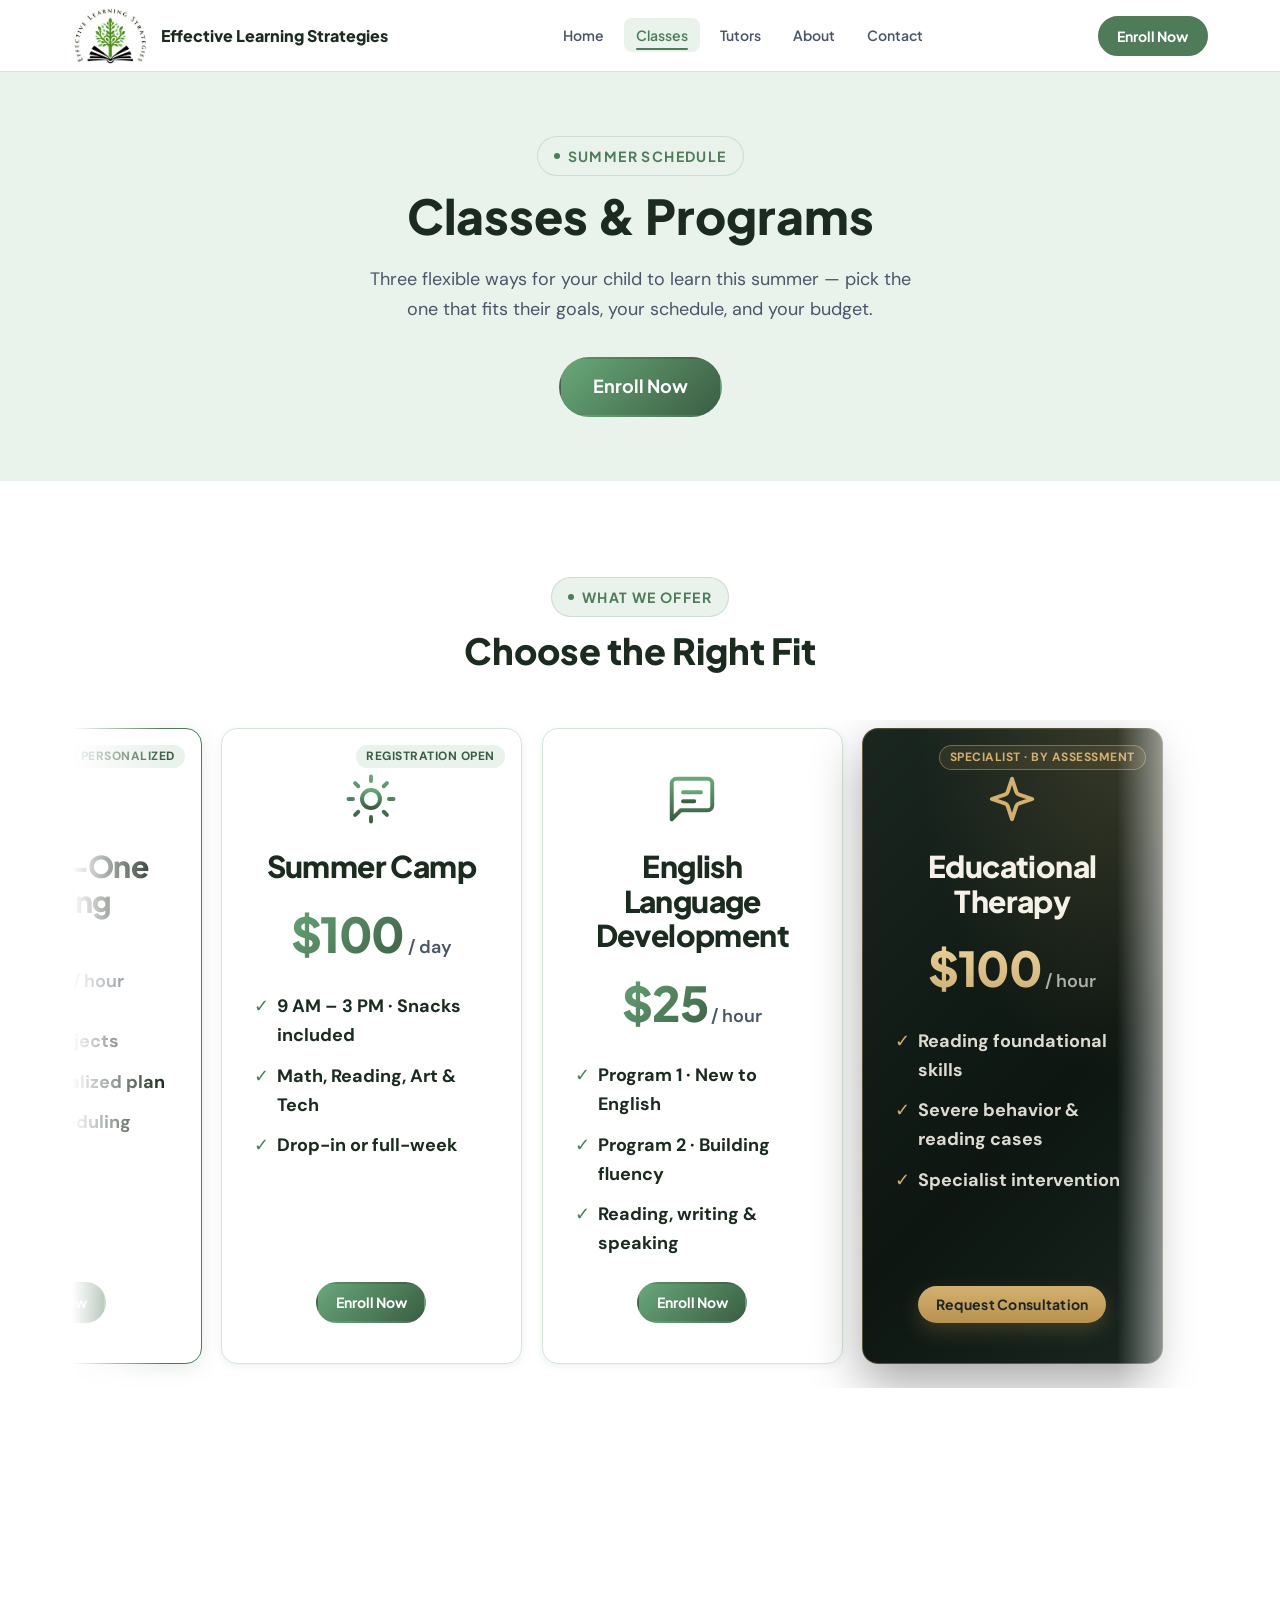
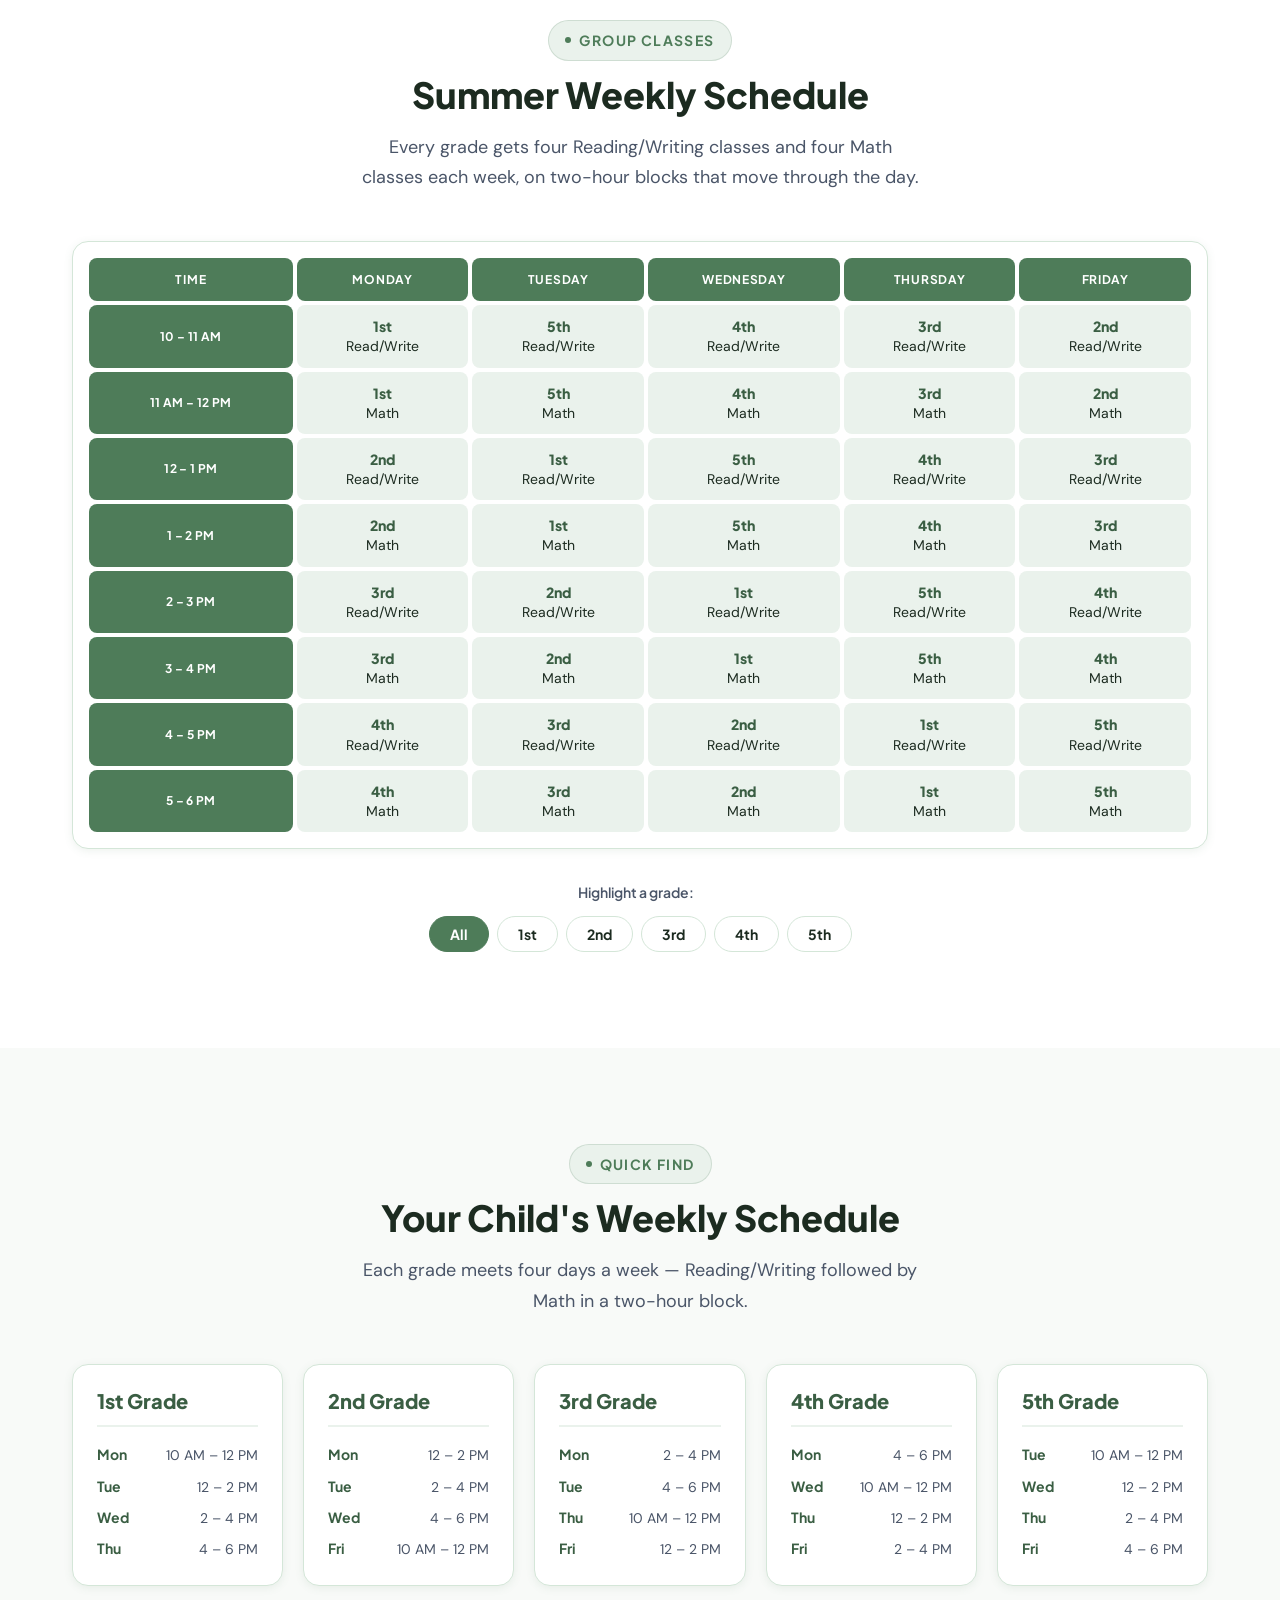
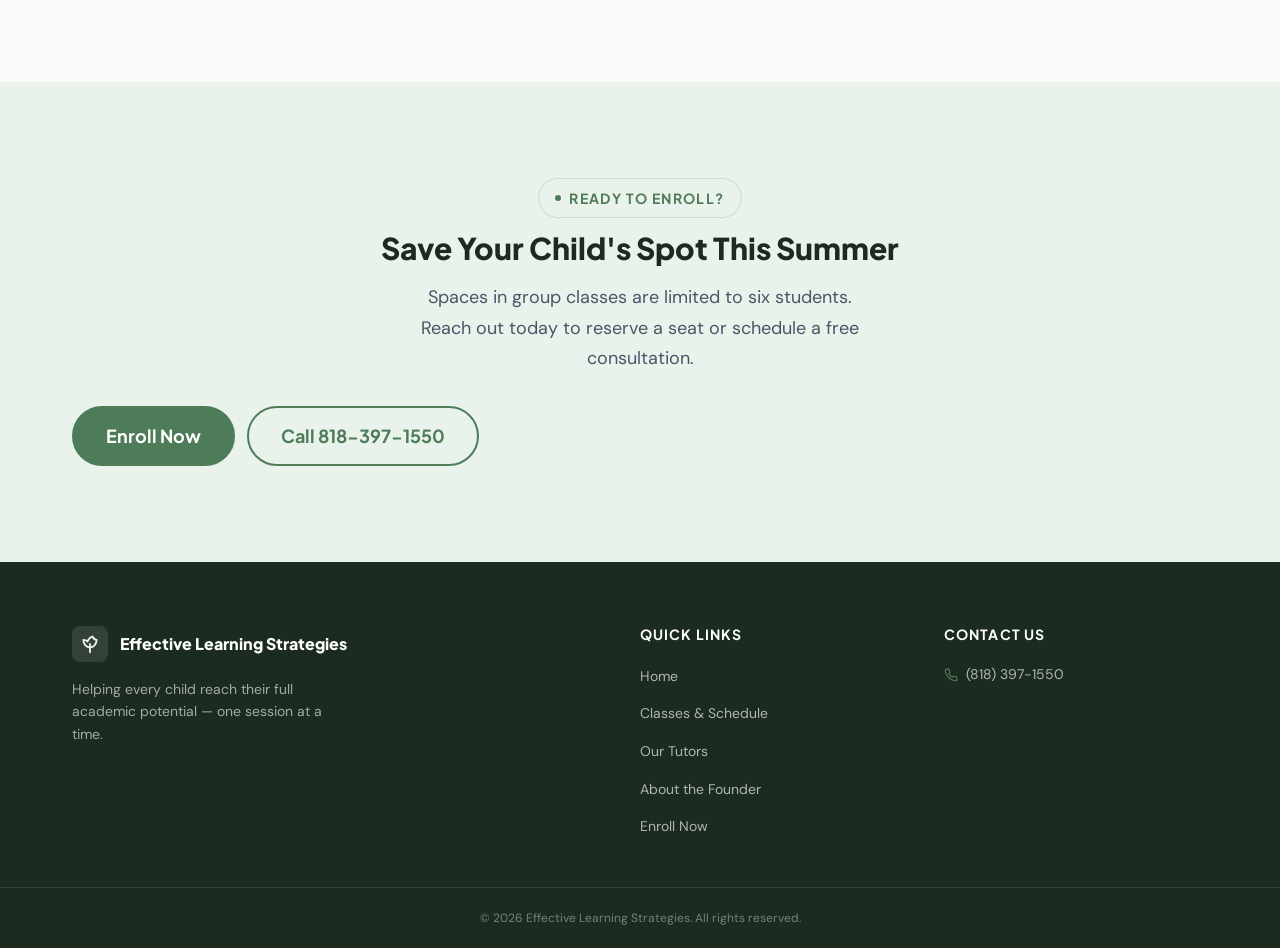
==== classes.html @ 64341d8d "Convert programs section into horizontal scroll-snap carousel - 5 program cards (incl. Educational T" ====
<!DOCTYPE html>
<html lang="en">
<head>
  <meta charset="UTF-8">
  <meta name="viewport" content="width=device-width, initial-scale=1.0">
  <meta name="description" content="Group classes, one-on-one tutoring, and summer camp at Effective Learning Strategies. Browse the full summer schedule and find the right program for your child.">
  <title>Classes &amp; Summer Schedule | Effective Learning Strategies</title>
  <link rel="preconnect" href="https://fonts.googleapis.com">
  <link rel="preconnect" href="https://fonts.gstatic.com" crossorigin>
  <link href="https://fonts.googleapis.com/css2?family=DM+Sans:wght@400;500&family=Plus+Jakarta+Sans:wght@400;500;600;700;800&display=swap" rel="stylesheet">
  <link rel="stylesheet" href="css/styles.css">
</head>
<body>

  <a class="skip-link" href="#main">Skip to main content</a>

  <!-- ══════════════════════════════════════════════════
       HEADER / NAVIGATION
  ══════════════════════════════════════════════════ -->
  <header class="header" id="header">
    <div class="container header-inner">

      <a href="index.html" class="header-logo" aria-label="Effective Learning Strategies — Home">
        <img src="images/Els%20Logo.PNG" alt="Effective Learning Strategies" class="header-logo-img">
        <span class="header-logo-text">Effective Learning Strategies</span>
      </a>

      <nav class="nav" id="nav" aria-label="Main navigation">
        <ul class="nav-list" id="nav-list">
          <li><a href="index.html" class="nav-link">Home</a></li>
          <li><a href="classes.html" class="nav-link nav-link--active" aria-current="page">Classes</a></li>
          <li><a href="tutors.html" class="nav-link">Tutors</a></li>
          <li><a href="index.html#about" class="nav-link">About</a></li>
          <li><a href="index.html#contact" class="nav-link">Contact</a></li>
        </ul>
      </nav>

      <div class="header-actions">
        <a href="https://docs.google.com/forms/d/1ovng9fmwmDO54_AUUJOZiAkF4Wy9E6q6i2z6eccIa0k/viewform" class="btn btn--primary btn--sm" target="_blank" rel="noopener">Enroll Now</a>
        <button
          class="hamburger"
          id="hamburger"
          aria-label="Toggle navigation"
          aria-expanded="false"
          aria-controls="nav"
        >
          <span class="hamburger-bar"></span>
          <span class="hamburger-bar"></span>
          <span class="hamburger-bar"></span>
        </button>
      </div>

    </div>
  </header>

  <!-- ══════════════════════════════════════════════════
       MAIN
  ══════════════════════════════════════════════════ -->
  <main id="main">

    <!-- ── PAGE HERO ─────────────────────────────────────── -->
    <section class="page-hero" aria-label="Classes intro">
      <div class="container">
        <span class="section-eyebrow">Summer Schedule</span>
        <h1 class="page-hero-headline">Classes &amp; Programs</h1>
        <p class="page-hero-subtext">
          Three flexible ways for your child to learn this summer — pick the one
          that fits their goals, your schedule, and your budget.
        </p>
        <a href="https://docs.google.com/forms/d/1ovng9fmwmDO54_AUUJOZiAkF4Wy9E6q6i2z6eccIa0k/viewform" class="btn btn--gradient btn--lg" target="_blank" rel="noopener">Enroll Now</a>
      </div>
    </section>

    <!-- ── PROGRAM DETAILS ───────────────────────────────── -->
    <section class="program-details section" aria-labelledby="details-title">
      <div class="container">

        <div class="section-header text-center">
          <span class="section-eyebrow">What We Offer</span>
          <h2 class="section-title" id="details-title">Choose the Right Fit</h2>
        </div>

        <!-- SVG gradient shared by all program icons -->
        <svg width="0" height="0" style="position:absolute" aria-hidden="true">
          <defs>
            <linearGradient id="icon-gradient" x1="0%" y1="0%" x2="0%" y2="100%">
              <stop offset="0%" stop-color="#68a878"/>
              <stop offset="100%" stop-color="#3A5E43"/>
            </linearGradient>
          </defs>
        </svg>

        <div class="programs-grid">

          <article class="card program-card tilt-card" id="group-classes">
            <div class="program-icon" aria-hidden="true">
              <svg viewBox="0 0 24 24" fill="none" stroke="url(#icon-gradient)" stroke-width="1.75" stroke-linecap="round" stroke-linejoin="round">
                <path d="M17 21v-2a4 4 0 0 0-4-4H5a4 4 0 0 0-4 4v2"/>
                <circle cx="9" cy="7" r="4"/>
                <path d="M23 21v-2a4 4 0 0 0-3-3.87"/>
                <path d="M16 3.13a4 4 0 0 1 0 7.75"/>
              </svg>
            </div>
            <h3 class="program-card-title">Group Classes</h3>
            <div class="program-card-price">
              <span class="program-card-amount">$25</span>
              <span class="program-card-unit">/ hour</span>
            </div>
            <ul class="program-card-features">
              <li>Grades 1–5 · Reading &amp; Math</li>
              <li>Max 6 students per class</li>
              <li>Next grade-level curriculum</li>
            </ul>
            <a href="#schedule" class="btn btn--gradient btn--sm">View Schedule</a>
          </article>

          <article class="card program-card program-card--featured tilt-card" id="one-on-one">
            <span class="program-card-badge">Most Personalized</span>
            <div class="program-icon" aria-hidden="true">
              <svg viewBox="0 0 24 24" fill="none" stroke="url(#icon-gradient)" stroke-width="1.75" stroke-linecap="round" stroke-linejoin="round">
                <path d="M20 21v-2a4 4 0 0 0-4-4H8a4 4 0 0 0-4 4v2"/>
                <circle cx="12" cy="7" r="4"/>
              </svg>
            </div>
            <h3 class="program-card-title">One-on-One Tutoring</h3>
            <div class="program-card-price">
              <span class="program-card-amount">$50</span>
              <span class="program-card-unit">/ hour</span>
            </div>
            <ul class="program-card-features">
              <li>K–12 · All subjects</li>
              <li>Fully personalized plan</li>
              <li>Flexible scheduling</li>
            </ul>
            <a href="https://docs.google.com/forms/d/1ovng9fmwmDO54_AUUJOZiAkF4Wy9E6q6i2z6eccIa0k/viewform" class="btn btn--gradient btn--sm" target="_blank" rel="noopener">Enroll Now</a>
          </article>

          <article class="card program-card tilt-card" id="camp">
            <span class="program-card-badge">Registration Open</span>
            <div class="program-icon" aria-hidden="true">
              <svg viewBox="0 0 24 24" fill="none" stroke="url(#icon-gradient)" stroke-width="1.75" stroke-linecap="round" stroke-linejoin="round">
                <circle cx="12" cy="12" r="4"/>
                <path d="M12 2v2M12 20v2M4.93 4.93l1.41 1.41M17.66 17.66l1.41 1.41M2 12h2M20 12h2M4.93 19.07l1.41-1.41M17.66 6.34l1.41-1.41"/>
              </svg>
            </div>
            <h3 class="program-card-title">Summer Camp</h3>
            <div class="program-card-price">
              <span class="program-card-amount">$100</span>
              <span class="program-card-unit">/ day</span>
            </div>
            <ul class="program-card-features">
              <li>9 AM – 3 PM · Snacks included</li>
              <li>Math, Reading, Art &amp; Tech</li>
              <li>Drop-in or full-week</li>
            </ul>
            <a href="https://docs.google.com/forms/d/1ovng9fmwmDO54_AUUJOZiAkF4Wy9E6q6i2z6eccIa0k/viewform" class="btn btn--gradient btn--sm" target="_blank" rel="noopener">Enroll Now</a>
          </article>

          <article class="card program-card tilt-card" id="eld">
            <div class="program-icon" aria-hidden="true">
              <svg viewBox="0 0 24 24" fill="none" stroke="url(#icon-gradient)" stroke-width="1.75" stroke-linecap="round" stroke-linejoin="round">
                <path d="M21 15a2 2 0 0 1-2 2H7l-4 4V5a2 2 0 0 1 2-2h14a2 2 0 0 1 2 2z"/>
                <path d="M8 9h8M8 13h5"/>
              </svg>
            </div>
            <h3 class="program-card-title">English Language Development</h3>
            <div class="program-card-price">
              <span class="program-card-amount">$25</span>
              <span class="program-card-unit">/ hour</span>
            </div>
            <ul class="program-card-features">
              <li>Program 1 · New to English</li>
              <li>Program 2 · Building fluency</li>
              <li>Reading, writing &amp; speaking</li>
            </ul>
            <a href="https://docs.google.com/forms/d/1ovng9fmwmDO54_AUUJOZiAkF4Wy9E6q6i2z6eccIa0k/viewform" class="btn btn--gradient btn--sm" target="_blank" rel="noopener">Enroll Now</a>
          </article>

          <article class="card program-card program-card--premium tilt-card" id="ed-therapy">
            <span class="program-card-badge program-card-badge--premium">Specialist · By Assessment</span>
            <div class="program-icon program-icon--premium" aria-hidden="true">
              <svg viewBox="0 0 24 24" fill="none" stroke="currentColor" stroke-width="1.75" stroke-linecap="round" stroke-linejoin="round">
                <path d="m12 3-1.9 5.8a2 2 0 0 1-1.3 1.3L3 12l5.8 1.9a2 2 0 0 1 1.3 1.3L12 21l1.9-5.8a2 2 0 0 1 1.3-1.3L21 12l-5.8-1.9a2 2 0 0 1-1.3-1.3L12 3Z"/>
              </svg>
            </div>
            <h3 class="program-card-title">Educational Therapy</h3>
            <div class="program-card-price">
              <span class="program-card-amount">$100</span>
              <span class="program-card-unit">/ hour</span>
            </div>
            <ul class="program-card-features">
              <li>Reading foundational skills</li>
              <li>Severe behavior &amp; reading cases</li>
              <li>Specialist intervention</li>
            </ul>
            <a href="https://docs.google.com/forms/d/1ovng9fmwmDO54_AUUJOZiAkF4Wy9E6q6i2z6eccIa0k/viewform" class="btn btn--premium btn--sm" target="_blank" rel="noopener">Request Consultation</a>
          </article>

        </div>

      </div>
    </section>

    <!-- ── WEEKLY GROUP CLASS SCHEDULE ───────────────────── -->
    <section class="schedule section" id="schedule" aria-labelledby="schedule-title">
      <div class="container">

        <div class="section-header text-center">
          <span class="section-eyebrow">Group Classes</span>
          <h2 class="section-title" id="schedule-title">Summer Weekly Schedule</h2>
          <p class="section-subtitle">
            Every grade gets four Reading/Writing classes and four Math classes
            each week, on two-hour blocks that move through the day.
          </p>
        </div>

        <div class="schedule-table-wrap">
          <table class="schedule-table" aria-describedby="schedule-title">
            <thead>
              <tr>
                <th scope="col">Time</th>
                <th scope="col">Monday</th>
                <th scope="col">Tuesday</th>
                <th scope="col">Wednesday</th>
                <th scope="col">Thursday</th>
                <th scope="col">Friday</th>
              </tr>
            </thead>
            <tbody>
              <tr>
                <th scope="row">10 – 11 AM</th>
                <td data-grade="1"><strong>1st</strong> Read/Write</td>
                <td data-grade="5"><strong>5th</strong> Read/Write</td>
                <td data-grade="4"><strong>4th</strong> Read/Write</td>
                <td data-grade="3"><strong>3rd</strong> Read/Write</td>
                <td data-grade="2"><strong>2nd</strong> Read/Write</td>
              </tr>
              <tr>
                <th scope="row">11 AM – 12 PM</th>
                <td data-grade="1"><strong>1st</strong> Math</td>
                <td data-grade="5"><strong>5th</strong> Math</td>
                <td data-grade="4"><strong>4th</strong> Math</td>
                <td data-grade="3"><strong>3rd</strong> Math</td>
                <td data-grade="2"><strong>2nd</strong> Math</td>
              </tr>
              <tr>
                <th scope="row">12 – 1 PM</th>
                <td data-grade="2"><strong>2nd</strong> Read/Write</td>
                <td data-grade="1"><strong>1st</strong> Read/Write</td>
                <td data-grade="5"><strong>5th</strong> Read/Write</td>
                <td data-grade="4"><strong>4th</strong> Read/Write</td>
                <td data-grade="3"><strong>3rd</strong> Read/Write</td>
              </tr>
              <tr>
                <th scope="row">1 – 2 PM</th>
                <td data-grade="2"><strong>2nd</strong> Math</td>
                <td data-grade="1"><strong>1st</strong> Math</td>
                <td data-grade="5"><strong>5th</strong> Math</td>
                <td data-grade="4"><strong>4th</strong> Math</td>
                <td data-grade="3"><strong>3rd</strong> Math</td>
              </tr>
              <tr>
                <th scope="row">2 – 3 PM</th>
                <td data-grade="3"><strong>3rd</strong> Read/Write</td>
                <td data-grade="2"><strong>2nd</strong> Read/Write</td>
                <td data-grade="1"><strong>1st</strong> Read/Write</td>
                <td data-grade="5"><strong>5th</strong> Read/Write</td>
                <td data-grade="4"><strong>4th</strong> Read/Write</td>
              </tr>
              <tr>
                <th scope="row">3 – 4 PM</th>
                <td data-grade="3"><strong>3rd</strong> Math</td>
                <td data-grade="2"><strong>2nd</strong> Math</td>
                <td data-grade="1"><strong>1st</strong> Math</td>
                <td data-grade="5"><strong>5th</strong> Math</td>
                <td data-grade="4"><strong>4th</strong> Math</td>
              </tr>
              <tr>
                <th scope="row">4 – 5 PM</th>
                <td data-grade="4"><strong>4th</strong> Read/Write</td>
                <td data-grade="3"><strong>3rd</strong> Read/Write</td>
                <td data-grade="2"><strong>2nd</strong> Read/Write</td>
                <td data-grade="1"><strong>1st</strong> Read/Write</td>
                <td data-grade="5"><strong>5th</strong> Read/Write</td>
              </tr>
              <tr>
                <th scope="row">5 – 6 PM</th>
                <td data-grade="4"><strong>4th</strong> Math</td>
                <td data-grade="3"><strong>3rd</strong> Math</td>
                <td data-grade="2"><strong>2nd</strong> Math</td>
                <td data-grade="1"><strong>1st</strong> Math</td>
                <td data-grade="5"><strong>5th</strong> Math</td>
              </tr>
            </tbody>
          </table>
        </div>

        <!-- Grade filter buttons -->
        <div class="schedule-filter" role="group" aria-label="Highlight a grade in the schedule">
          <span class="schedule-filter-label">Highlight a grade:</span>
          <button type="button" class="schedule-filter-btn is-active" data-grade-filter="all">All</button>
          <button type="button" class="schedule-filter-btn" data-grade-filter="1">1st</button>
          <button type="button" class="schedule-filter-btn" data-grade-filter="2">2nd</button>
          <button type="button" class="schedule-filter-btn" data-grade-filter="3">3rd</button>
          <button type="button" class="schedule-filter-btn" data-grade-filter="4">4th</button>
          <button type="button" class="schedule-filter-btn" data-grade-filter="5">5th</button>
        </div>

      </div>
    </section>

    <!-- ── FIND YOUR GRADE — PER-GRADE QUICK VIEW ────────── -->
    <section class="grade-cards section" aria-labelledby="grade-cards-title">
      <div class="container">

        <div class="section-header text-center">
          <span class="section-eyebrow">Quick Find</span>
          <h2 class="section-title" id="grade-cards-title">Your Child's Weekly Schedule</h2>
          <p class="section-subtitle">
            Each grade meets four days a week — Reading/Writing followed by Math in a two-hour block.
          </p>
        </div>

        <div class="grade-grid">

          <article class="card grade-card fade-in" data-grade="1">
            <h3 class="grade-card-title">1st Grade</h3>
            <ul class="grade-schedule">
              <li><span class="grade-day">Mon</span> <span class="grade-time">10 AM – 12 PM</span></li>
              <li><span class="grade-day">Tue</span> <span class="grade-time">12 – 2 PM</span></li>
              <li><span class="grade-day">Wed</span> <span class="grade-time">2 – 4 PM</span></li>
              <li><span class="grade-day">Thu</span> <span class="grade-time">4 – 6 PM</span></li>
            </ul>
          </article>

          <article class="card grade-card fade-in" data-grade="2">
            <h3 class="grade-card-title">2nd Grade</h3>
            <ul class="grade-schedule">
              <li><span class="grade-day">Mon</span> <span class="grade-time">12 – 2 PM</span></li>
              <li><span class="grade-day">Tue</span> <span class="grade-time">2 – 4 PM</span></li>
              <li><span class="grade-day">Wed</span> <span class="grade-time">4 – 6 PM</span></li>
              <li><span class="grade-day">Fri</span> <span class="grade-time">10 AM – 12 PM</span></li>
            </ul>
          </article>

          <article class="card grade-card fade-in" data-grade="3">
            <h3 class="grade-card-title">3rd Grade</h3>
            <ul class="grade-schedule">
              <li><span class="grade-day">Mon</span> <span class="grade-time">2 – 4 PM</span></li>
              <li><span class="grade-day">Tue</span> <span class="grade-time">4 – 6 PM</span></li>
              <li><span class="grade-day">Thu</span> <span class="grade-time">10 AM – 12 PM</span></li>
              <li><span class="grade-day">Fri</span> <span class="grade-time">12 – 2 PM</span></li>
            </ul>
          </article>

          <article class="card grade-card fade-in" data-grade="4">
            <h3 class="grade-card-title">4th Grade</h3>
            <ul class="grade-schedule">
              <li><span class="grade-day">Mon</span> <span class="grade-time">4 – 6 PM</span></li>
              <li><span class="grade-day">Wed</span> <span class="grade-time">10 AM – 12 PM</span></li>
              <li><span class="grade-day">Thu</span> <span class="grade-time">12 – 2 PM</span></li>
              <li><span class="grade-day">Fri</span> <span class="grade-time">2 – 4 PM</span></li>
            </ul>
          </article>

          <article class="card grade-card fade-in" data-grade="5">
            <h3 class="grade-card-title">5th Grade</h3>
            <ul class="grade-schedule">
              <li><span class="grade-day">Tue</span> <span class="grade-time">10 AM – 12 PM</span></li>
              <li><span class="grade-day">Wed</span> <span class="grade-time">12 – 2 PM</span></li>
              <li><span class="grade-day">Thu</span> <span class="grade-time">2 – 4 PM</span></li>
              <li><span class="grade-day">Fri</span> <span class="grade-time">4 – 6 PM</span></li>
            </ul>
          </article>

        </div>

      </div>
    </section>

    <!-- ── BOTTOM CTA ────────────────────────────────────── -->
    <section class="cta-inline section" id="enroll" aria-labelledby="enroll-title">
      <div class="container text-center">
        <span class="section-eyebrow">Ready to Enroll?</span>
        <h2 class="cta-inline-headline" id="enroll-title">Save Your Child's Spot This Summer</h2>
        <p class="cta-inline-subtext">
          Spaces in group classes are limited to six students. Reach out today
          to reserve a seat or schedule a free consultation.
        </p>
        <div class="cta-inline-actions">
          <a href="https://docs.google.com/forms/d/1ovng9fmwmDO54_AUUJOZiAkF4Wy9E6q6i2z6eccIa0k/viewform" class="btn btn--primary btn--lg" target="_blank" rel="noopener">Enroll Now</a>
          <a href="tel:+18183971550" class="btn btn--outline btn--lg">Call 818-397-1550</a>
        </div>
      </div>
    </section>

  </main>

  <!-- ══════════════════════════════════════════════════
       FOOTER
  ══════════════════════════════════════════════════ -->
  <footer class="footer" id="contact" aria-label="Site footer">
    <div class="container footer-inner">

      <div>
        <a href="index.html" class="header-logo footer-logo" aria-label="Effective Learning Strategies — Home">
          <span class="header-logo-icon" aria-hidden="true">
            <svg viewBox="0 0 24 24" fill="none" stroke="currentColor" stroke-width="2.2" stroke-linecap="round" stroke-linejoin="round">
              <path d="M12 22V12"/>
              <path d="M20 7c0 5-3.5 9-8 9S4 12 4 7c0 0 3 0 5 2 1-3 3-5 6-6 1 2 2 4 5 4z"/>
            </svg>
          </span>
          <span class="header-logo-text">Effective Learning Strategies</span>
        </a>
        <p class="footer-tagline">
          Helping every child reach their full academic potential — one session at a time.
        </p>
      </div>

      <nav aria-label="Footer navigation">
        <h3 class="footer-nav-title">Quick Links</h3>
        <ul class="footer-nav-list">
          <li><a href="index.html" class="footer-nav-link">Home</a></li>
          <li><a href="classes.html" class="footer-nav-link">Classes &amp; Schedule</a></li>
          <li><a href="tutors.html" class="footer-nav-link">Our Tutors</a></li>
          <li><a href="index.html#about" class="footer-nav-link">About the Founder</a></li>
          <li><a href="https://docs.google.com/forms/d/1ovng9fmwmDO54_AUUJOZiAkF4Wy9E6q6i2z6eccIa0k/viewform" class="footer-nav-link" target="_blank" rel="noopener">Enroll Now</a></li>
        </ul>
      </nav>

      <div>
        <h3 class="footer-nav-title">Contact Us</h3>
        <p class="footer-contact-item">
          <svg viewBox="0 0 24 24" fill="none" stroke="currentColor" stroke-width="2" stroke-linecap="round" stroke-linejoin="round" aria-hidden="true"><path d="M22 16.92v3a2 2 0 0 1-2.18 2 19.79 19.79 0 0 1-8.63-3.07 19.5 19.5 0 0 1-6-6 19.79 19.79 0 0 1-3.07-8.67A2 2 0 0 1 4.11 2h3a2 2 0 0 1 2 1.72c.13.96.37 1.9.7 2.81a2 2 0 0 1-.45 2.11L8.09 9.91a16 16 0 0 0 6 6l1.27-1.27a2 2 0 0 1 2.11-.45c.91.33 1.85.57 2.81.7A2 2 0 0 1 22 16.92z"/></svg>
          <a href="tel:+18183971550">(818) 397-1550</a>
        </p>
      </div>

    </div>

    <div class="footer-bottom">
      <div class="container">
        <p class="footer-copy">
          &copy; 2026 Effective Learning Strategies. All rights reserved.
        </p>
      </div>
    </div>
  </footer>

  <script src="js/main.js"></script>

</body>
</html>
---- css/styles.css ----
/* ============================================================
   Effective Learning Strategies — Stylesheet
   Design system: CSS custom properties + BEM-lite naming
   Mobile-first responsive (768px, 1024px, 1200px breakpoints)
   ============================================================ */

/* ─── 1. CSS Reset / Base ───────────────────────────────── */
*, *::before, *::after {
  box-sizing: border-box;
  margin: 0;
  padding: 0;
}

html {
  scroll-behavior: smooth;
  font-size: 16px;
  -webkit-text-size-adjust: 100%;
  overflow-x: hidden;
}

body {
  font-family: var(--font-body);
  font-size: var(--fs-base);
  color: var(--color-text-body);
  background-color: var(--color-white);
  line-height: 1.6;
  -webkit-font-smoothing: antialiased;
  -moz-osx-font-smoothing: grayscale;
  overflow-x: hidden;
  overflow-x: hidden;
}

img, svg {
  display: block;
  max-width: 100%;
}

a {
  color: inherit;
  text-decoration: none;
}

ul, ol {
  list-style: none;
}

button {
  cursor: pointer;
  font-family: inherit;
  background: none;
  border: none;
}

/* ─── 2. CSS Custom Properties ──────────────────────────── */
:root {
  /* Colors */
  --color-primary:        #4E7C59;
  --color-primary-light:  #EAF2EC;
  --color-primary-dark:   #3A5E43;
  --color-white:          #FFFFFF;
  --color-bg-light:       #F8FAF8;
  --color-text-dark:      #1C2B20;
  --color-text-body:      #4A5568;
  --color-border:         #D4E6D8;
  --color-star:           #F59E0B;

  /* Typography */
  --font-heading: 'Plus Jakarta Sans', system-ui, sans-serif;
  --font-body:    'DM Sans', system-ui, sans-serif;

  /* Font sizes */
  --fs-xs:   0.75rem;
  --fs-sm:   0.875rem;
  --fs-base: 1rem;
  --fs-md:   1.125rem;
  --fs-lg:   1.25rem;
  --fs-xl:   1.5rem;
  --fs-2xl:  1.875rem;
  --fs-3xl:  2.25rem;
  --fs-4xl:  3rem;
  --fs-5xl:  3.5rem;

  /* Spacing */
  --space-1:  0.25rem;
  --space-2:  0.5rem;
  --space-3:  0.75rem;
  --space-4:  1rem;
  --space-5:  1.25rem;
  --space-6:  1.5rem;
  --space-8:  2rem;
  --space-10: 2.5rem;
  --space-12: 3rem;
  --space-16: 4rem;
  --space-20: 5rem;
  --space-24: 6rem;

  /* Borders */
  --radius-sm:   4px;
  --radius-md:   8px;
  --radius-lg:   12px;
  --radius-xl:   16px;
  --radius-2xl:  24px;
  --radius-full: 9999px;

  /* Shadows */
  --shadow-sm:   0 1px 3px rgba(28,43,32,0.08), 0 1px 2px rgba(28,43,32,0.04);
  --shadow-md:   0 4px 12px rgba(28,43,32,0.10), 0 2px 4px rgba(28,43,32,0.06);
  --shadow-lg:   0 8px 24px rgba(28,43,32,0.12), 0 4px 8px rgba(28,43,32,0.06);
  --shadow-card: 0 2px 8px rgba(78,124,89,0.10);
  --shadow-btn:  0 4px 16px rgba(78,124,89,0.35);

  /* Transitions */
  --transition-fast: 150ms ease;
  --transition-base: 250ms ease;
  --transition-slow: 400ms ease;

  /* Layout */
  --container-max: 1200px;
  --container-pad: var(--space-6);
  --header-height: 72px;
}

/* ─── 3. Skip Link (accessibility) ─────────────────────── */
.skip-link {
  position: absolute;
  top: -100%;
  left: var(--space-4);
  background: var(--color-primary);
  color: var(--color-white);
  padding: var(--space-3) var(--space-6);
  border-radius: var(--radius-md);
  font-family: var(--font-heading);
  font-weight: 600;
  z-index: 9999;
  transition: top var(--transition-fast);
}
.skip-link:focus {
  top: var(--space-4);
}

/* ─── 4. Typography Base ────────────────────────────────── */
h1, h2, h3, h4, h5, h6 {
  font-family: var(--font-heading);
  font-weight: 700;
  color: var(--color-text-dark);
  line-height: 1.2;
}

h1 { font-size: var(--fs-3xl); }
h2 { font-size: var(--fs-2xl); }
h3 { font-size: var(--fs-xl); }

p { line-height: 1.7; }

/* ─── 5. Layout Utilities ───────────────────────────────── */
.container {
  max-width: var(--container-max);
  margin: 0 auto;
  padding: 0 var(--container-pad);
}

.section {
  padding: var(--space-16) 0;
}

.section-header {
  margin-bottom: var(--space-12);
}

.section-eyebrow {
  display: inline-block;
  font-family: var(--font-heading);
  font-size: var(--fs-sm);
  font-weight: 700;
  color: var(--color-primary);
  text-transform: uppercase;
  letter-spacing: 0.1em;
  margin-bottom: var(--space-3);
}

.section-title {
  font-family: var(--font-heading);
  font-size: var(--fs-2xl);
  font-weight: 800;
  color: var(--color-text-dark);
  line-height: 1.2;
  margin-bottom: var(--space-4);
}

.section-subtitle {
  font-family: var(--font-body);
  font-size: var(--fs-md);
  color: var(--color-text-body);
  max-width: 560px;
  margin: 0 auto;
}

.text-center {
  text-align: center;
}

.sr-only {
  position: absolute;
  width: 1px;
  height: 1px;
  padding: 0;
  margin: -1px;
  overflow: hidden;
  clip: rect(0,0,0,0);
  white-space: nowrap;
  border-width: 0;
}

/* ─── 6. Button Component ───────────────────────────────── */
.btn {
  display: inline-flex;
  align-items: center;
  justify-content: center;
  gap: var(--space-2);
  font-family: var(--font-heading);
  font-weight: 700;
  font-size: var(--fs-base);
  border-radius: var(--radius-full);
  border: 2px solid transparent;
  cursor: pointer;
  text-decoration: none;
  transition:
    background-color var(--transition-fast),
    color var(--transition-fast),
    border-color var(--transition-fast),
    transform var(--transition-fast),
    box-shadow var(--transition-fast);
  white-space: nowrap;
  padding: 0.6rem 1.5rem;
}

.btn:focus-visible {
  outline: 2px solid var(--color-primary);
  outline-offset: 3px;
}

.btn:active {
  transform: translateY(0) !important;
}

/* Primary button */
.btn--primary {
  background-color: var(--color-primary);
  color: var(--color-white);
  border-color: var(--color-primary);
}
.btn--primary:hover {
  background-color: var(--color-primary-dark);
  border-color: var(--color-primary-dark);
  transform: translateY(-1px);
  box-shadow: var(--shadow-btn);
}

/* Outline button */
.btn--outline {
  background-color: transparent;
  color: var(--color-primary);
  border-color: var(--color-primary);
}
.btn--outline:hover {
  background-color: var(--color-primary);
  color: var(--color-white);
  transform: translateY(-1px);
}

/* White button (for dark backgrounds) */
.btn--white {
  background-color: var(--color-white);
  color: var(--color-primary-dark);
  border-color: var(--color-white);
}
.btn--white:hover {
  background-color: var(--color-primary-light);
  border-color: var(--color-primary-light);
  transform: translateY(-1px);
}

/* Sizes */
.btn--sm {
  font-size: var(--fs-sm);
  padding: 0.45rem 1.1rem;
}

.btn--lg {
  font-size: var(--fs-md);
  padding: 0.85rem 2rem;
}

/* ─── 7. Card Base ──────────────────────────────────────── */
.card {
  background: var(--color-white);
  border: 1px solid var(--color-border);
  border-radius: var(--radius-xl);
  box-shadow: var(--shadow-card);
  padding: var(--space-8);
  transition: transform var(--transition-base), box-shadow var(--transition-base);
}

.card:hover {
  transform: translateY(-3px);
  box-shadow: var(--shadow-md);
}

/* ─── 8. Icon Circle ────────────────────────────────────── */
.icon-circle {
  display: flex;
  align-items: center;
  justify-content: center;
  width: 56px;
  height: 56px;
  border-radius: var(--radius-full);
  background-color: var(--color-primary-light);
  color: var(--color-primary);
  flex-shrink: 0;
  margin-bottom: var(--space-5);
}

.icon-circle svg {
  width: 26px;
  height: 26px;
}

/* ─── 9. Header ─────────────────────────────────────────── */
.header {
  position: sticky;
  top: 0;
  z-index: 100;
  background: var(--color-white);
  border-bottom: 1px solid var(--color-border);
  height: var(--header-height);
  transition: box-shadow var(--transition-base);
}

.header--scrolled {
  box-shadow: var(--shadow-md);
}

.header-inner {
  display: flex;
  align-items: center;
  justify-content: space-between;
  height: var(--header-height);
  gap: var(--space-6);
}

/* Logo */
.header-logo {
  display: flex;
  align-items: center;
  gap: var(--space-3);
  text-decoration: none;
  flex-shrink: 0;
}

.header-logo-img {
  display: block;
  height: 60px;
  width: auto;
  max-height: 60px;
  max-width: 200px;
  object-fit: contain;
}

.header-logo-icon {
  display: flex;
  align-items: center;
  justify-content: center;
  width: 36px;
  height: 36px;
  background: var(--color-primary-light);
  border-radius: var(--radius-md);
  color: var(--color-primary);
  flex-shrink: 0;
}

.header-logo-icon svg {
  width: 20px;
  height: 20px;
}

.header-logo-text {
  font-family: var(--font-heading);
  font-size: var(--fs-base);
  font-weight: 800;
  color: var(--color-text-dark);
  line-height: 1.2;
}

/* Navigation */
.nav {
  flex: 1;
}

.nav-list {
  display: none; /* hidden mobile; shown desktop */
  align-items: center;
  gap: var(--space-2);
  justify-content: center;
}

.nav-link {
  font-family: var(--font-heading);
  font-size: var(--fs-sm);
  font-weight: 600;
  color: var(--color-text-body);
  padding: var(--space-2) var(--space-3);
  border-radius: var(--radius-md);
  transition: color var(--transition-fast), background-color var(--transition-fast);
}

.nav-link:hover,
.nav-link--active {
  color: var(--color-primary);
  background-color: var(--color-primary-light);
}

/* Header actions */
.header-actions {
  display: flex;
  align-items: center;
  gap: var(--space-3);
}

/* Hamburger */
.hamburger {
  display: flex;
  flex-direction: column;
  justify-content: center;
  gap: 5px;
  width: 40px;
  height: 40px;
  padding: 8px;
  border-radius: var(--radius-md);
  transition: background-color var(--transition-fast);
}

.hamburger:hover {
  background-color: var(--color-primary-light);
}

.hamburger:focus-visible {
  outline: 2px solid var(--color-primary);
  outline-offset: 2px;
}

.hamburger-bar {
  display: block;
  height: 2px;
  width: 100%;
  background-color: var(--color-text-dark);
  border-radius: var(--radius-full);
  transition: transform var(--transition-base), opacity var(--transition-base);
  transform-origin: center;
}

/* Hamburger → X animation */
.hamburger--active .hamburger-bar:nth-child(1) {
  transform: translateY(7px) rotate(45deg);
}
.hamburger--active .hamburger-bar:nth-child(2) {
  opacity: 0;
  transform: scaleX(0);
}
.hamburger--active .hamburger-bar:nth-child(3) {
  transform: translateY(-7px) rotate(-45deg);
}

/* Mobile nav overlay */
.nav--open .nav-list {
  display: flex;
  flex-direction: column;
  align-items: stretch;
  position: absolute;
  top: var(--header-height);
  left: 0;
  right: 0;
  background: var(--color-white);
  border-bottom: 1px solid var(--color-border);
  padding: var(--space-4) var(--space-6) var(--space-6);
  box-shadow: var(--shadow-md);
  z-index: 99;
  animation: slideDown var(--transition-base) ease forwards;
}

@keyframes slideDown {
  from { opacity: 0; transform: translateY(-8px); }
  to   { opacity: 1; transform: translateY(0); }
}

.nav--open .nav-link {
  padding: var(--space-3) var(--space-4);
  border-radius: var(--radius-md);
  font-size: var(--fs-base);
}

/* ─── 10. Footer ─────────────────────────────────────────── */
.footer {
  background-color: var(--color-text-dark);
  color: rgba(255,255,255,0.75);
  padding-top: var(--space-16);
}

.footer-inner {
  display: grid;
  grid-template-columns: 1fr;
  gap: var(--space-10);
  padding-bottom: var(--space-12);
}

.footer-logo {
  margin-bottom: var(--space-4);
}

.footer-logo .header-logo-icon {
  background: rgba(255,255,255,0.1);
  color: var(--color-primary-light);
}

.footer-logo .header-logo-text {
  color: var(--color-white);
}

.footer-tagline {
  font-size: var(--fs-sm);
  color: rgba(255,255,255,0.6);
  line-height: 1.6;
  max-width: 260px;
}

.footer-nav-title {
  font-family: var(--font-heading);
  font-size: var(--fs-sm);
  font-weight: 700;
  color: var(--color-white);
  text-transform: uppercase;
  letter-spacing: 0.08em;
  margin-bottom: var(--space-5);
}

.footer-nav-list {
  display: flex;
  flex-direction: column;
  gap: var(--space-3);
}

.footer-nav-link {
  font-size: var(--fs-sm);
  color: rgba(255,255,255,0.65);
  transition: color var(--transition-fast);
}

.footer-nav-link:hover {
  color: var(--color-primary-light);
}

.footer-contact-item {
  font-size: var(--fs-sm);
  color: rgba(255,255,255,0.65);
  margin-bottom: var(--space-3);
  display: flex;
  align-items: center;
  gap: var(--space-2);
}

.footer-contact-item svg {
  width: 14px;
  height: 14px;
  color: var(--color-primary);
  flex-shrink: 0;
}

.footer-bottom {
  border-top: 1px solid rgba(255,255,255,0.1);
  padding: var(--space-5) 0;
}

.footer-copy {
  font-size: var(--fs-xs);
  color: rgba(255,255,255,0.4);
  text-align: center;
}

/* ─── 11. Scroll-Fade Animation ─────────────────────────── */
.fade-in {
  opacity: 0;
  transform: translateY(24px);
  transition: opacity 0.55s ease, transform 0.55s ease;
}

.fade-in.is-visible {
  opacity: 1;
  transform: translateY(0);
}

/* Stagger delays for grid children */
.fade-in:nth-child(2) { transition-delay: 0.08s; }
.fade-in:nth-child(3) { transition-delay: 0.16s; }
.fade-in:nth-child(4) { transition-delay: 0.24s; }
.fade-in:nth-child(5) { transition-delay: 0.32s; }
.fade-in:nth-child(6) { transition-delay: 0.40s; }

/* ─── 12. HOME PAGE SECTIONS ────────────────────────────── */

/* Hero */
.hero {
  background-color: var(--color-bg-light);
  background-image: radial-gradient(ellipse at 70% 0%, rgba(234,242,236,0.8) 0%, transparent 65%);
  padding: var(--space-16) 0 var(--space-20);
  overflow: hidden;
}

.hero-inner {
  display: grid;
  grid-template-columns: 1fr;
  gap: var(--space-12);
  align-items: center;
}

.hero-badge {
  display: inline-flex;
  align-items: center;
  gap: var(--space-2);
  background: var(--color-primary-light);
  color: var(--color-primary-dark);
  border-radius: var(--radius-full);
  padding: var(--space-2) var(--space-4);
  font-family: var(--font-heading);
  font-size: var(--fs-sm);
  font-weight: 700;
  margin-bottom: var(--space-5);
}

.hero-badge::before {
  content: '';
  display: inline-block;
  width: 8px;
  height: 8px;
  border-radius: var(--radius-full);
  background: var(--color-primary);
}

.hero-headline {
  font-family: var(--font-heading);
  font-size: var(--fs-3xl);
  font-weight: 800;
  color: var(--color-text-dark);
  line-height: 1.15;
  margin-bottom: var(--space-5);
}

.hero-headline span {
  color: var(--color-primary);
}

.hero-subheadline {
  font-size: var(--fs-md);
  color: var(--color-text-body);
  max-width: 480px;
  margin-bottom: var(--space-8);
}

.hero-actions {
  display: flex;
  flex-wrap: wrap;
  gap: var(--space-4);
  margin-bottom: var(--space-8);
}

.hero-trust {
  display: flex;
  flex-wrap: wrap;
  gap: var(--space-5);
}

.trust-item {
  display: flex;
  align-items: center;
  gap: var(--space-2);
  font-family: var(--font-heading);
  font-size: var(--fs-sm);
  font-weight: 600;
  color: var(--color-text-dark);
}

.trust-item svg {
  width: 18px;
  height: 18px;
  color: var(--color-primary);
  flex-shrink: 0;
}

/* Hero illustration */
.hero-visual {
  display: none; /* hidden on mobile */
}

.hero-illustration {
  position: relative;
  width: 100%;
  max-width: 480px;
  margin: 0 auto;
  aspect-ratio: 1 / 1;
}

.hero-illustration-bg {
  position: absolute;
  inset: 0;
  background: var(--color-primary-light);
  border-radius: var(--radius-2xl);
  overflow: hidden;
}

/* Hero illustration floating elements */
.hero-float {
  position: absolute;
  background: var(--color-white);
  border-radius: var(--radius-lg);
  box-shadow: var(--shadow-md);
  padding: var(--space-3) var(--space-4);
  display: flex;
  align-items: center;
  gap: var(--space-3);
  z-index: 2;
}

.hero-float--stat {
  bottom: var(--space-8);
  left: -var(--space-8);
  bottom: 10%;
  left: -5%;
}

.hero-float--badge {
  top: var(--space-6);
  right: -var(--space-6);
  top: 8%;
  right: -3%;
}

.hero-float-icon {
  width: 36px;
  height: 36px;
  border-radius: var(--radius-md);
  background: var(--color-primary-light);
  display: flex;
  align-items: center;
  justify-content: center;
  color: var(--color-primary);
  flex-shrink: 0;
}

.hero-float-icon svg {
  width: 18px;
  height: 18px;
}

.hero-float-text strong {
  display: block;
  font-family: var(--font-heading);
  font-size: var(--fs-base);
  font-weight: 800;
  color: var(--color-text-dark);
  line-height: 1.1;
}

.hero-float-text span {
  font-size: var(--fs-xs);
  color: var(--color-text-body);
}

/* Hero photo */
.hero-illus-img {
  position: absolute;
  inset: 0;
  width: 100%;
  height: 100%;
  object-fit: cover;
  object-position: center top;
  border-radius: inherit;
  display: block;
}

/* ── Hero animated logo ── */
.hero-illustration-bg--logo {
  background: #fafaf5;
  display: flex;
  align-items: center;
  justify-content: center;
}

.logo-anim {
  position: relative;
  width: 100%;
  height: 100%;
  padding: var(--space-4);
}

.logo-anim__svg {
  width: 100%;
  height: 100%;
  display: block;
  overflow: visible;
}

/* Book — pages fan open from the spine (scaleX from the spine center) */
.logo-anim__book {
  transform-box: view-box;
  transform-origin: 750px 1100px;
  transform: scaleX(0.02);
  transition: transform 1.1s cubic-bezier(.22,.9,.32,1) .1s;
}
.logo-anim.is-visible .logo-anim__book { transform: scaleX(1); }

/* Tree — grows up out of the book after it opens */
.logo-anim__tree {
  transform-box: view-box;
  transform-origin: 750px 1010px;
  transform: scaleY(0) scaleX(0.4);
  opacity: 0;
  transition:
    transform 1.4s cubic-bezier(.18,1.05,.4,1) .95s,
    opacity .4s linear .95s;
}
.logo-anim.is-visible .logo-anim__tree {
  transform: scaleY(1) scaleX(1);
  opacity: 1;
}

/* Curved title fades in last */
.logo-anim__text {
  opacity: 0;
  transition: opacity .9s ease 2.1s;
}
.logo-anim.is-visible .logo-anim__text { opacity: 1; }

@media (prefers-reduced-motion: reduce) {
  .logo-anim__book,
  .logo-anim__tree,
  .logo-anim__text {
    transition: none;
    transform: none;
    opacity: 1;
  }
}

/* Illustration center graphic */
.hero-illus-center {
  position: absolute;
  inset: 0;
  display: flex;
  align-items: center;
  justify-content: center;
  color: var(--color-primary);
}

.hero-illus-center svg {
  width: 55%;
  height: 55%;
  opacity: 0.35;
}

/* Why Choose Us */
.why {
  background: var(--color-white);
}

.why-grid {
  display: grid;
  grid-template-columns: 1fr;
  gap: var(--space-6);
}

.why-card {
  text-align: left;
}

.why-card .card-title {
  font-family: var(--font-heading);
  font-size: var(--fs-lg);
  font-weight: 700;
  color: var(--color-text-dark);
  margin-bottom: var(--space-3);
}

.why-card .card-text {
  font-size: var(--fs-base);
  color: var(--color-text-body);
  line-height: 1.7;
}

/* How It Works */
.how {
  background: var(--color-bg-light);
}

.how-steps {
  display: grid;
  grid-template-columns: 1fr;
  gap: var(--space-8);
  margin-bottom: var(--space-12);
}

.step {
  display: flex;
  flex-direction: column;
  align-items: center;
  text-align: center;
  position: relative;
  z-index: 1;
}

.step-number {
  font-family: var(--font-heading);
  font-size: var(--fs-xs);
  font-weight: 800;
  color: var(--color-white);
  background: var(--color-primary);
  width: 40px;
  height: 40px;
  border-radius: var(--radius-full);
  display: flex;
  align-items: center;
  justify-content: center;
  margin-bottom: var(--space-4);
  flex-shrink: 0;
  letter-spacing: 0.02em;
}

.step-title {
  font-family: var(--font-heading);
  font-size: var(--fs-lg);
  font-weight: 700;
  color: var(--color-text-dark);
  margin-bottom: var(--space-2);
}

.step-text {
  font-size: var(--fs-base);
  color: var(--color-text-body);
}

.how-cta {
  text-align: center;
}

/* Founder Section */
.founder {
  background: var(--color-white);
  position: relative;
  overflow: hidden;
}

.founder::before {
  content: '';
  position: absolute;
  top: -120px;
  right: -120px;
  width: 400px;
  height: 400px;
  background: var(--color-primary-light);
  border-radius: var(--radius-full);
  opacity: 0.5;
  pointer-events: none;
}

.founder-inner {
  display: grid;
  grid-template-columns: 1fr;
  gap: var(--space-12);
  align-items: start;
  position: relative;
  z-index: 1;
}

.founder-photo {
  display: flex;
  flex-direction: column;
  align-items: center;
  gap: var(--space-4);
}

.founder-photo-placeholder {
  width: 220px;
  height: 220px;
  border-radius: var(--radius-full);
  background: linear-gradient(135deg, var(--color-primary-light) 0%, rgba(78,124,89,0.15) 100%);
  border: 4px solid var(--color-primary);
  display: flex;
  align-items: center;
  justify-content: center;
  color: var(--color-primary);
  position: relative;
  overflow: hidden;
}

/* Real founder photo — wrapper is the circular frame; inner img is zoomed
   slightly and anchored at the bottom so the face lands at the optical center. */
.founder-photo-real {
  display: block;
  width: 240px;
  height: 240px;
  border-radius: 50%;
  border: 4px solid var(--color-primary);
  box-shadow: var(--shadow-lg);
  overflow: hidden;
  flex-shrink: 0;
}

.founder-photo-real img {
  width: 100%;
  height: 100%;
  object-fit: cover;
  display: block;
}

@media (min-width: 768px) {
  .founder-photo-real { width: 260px; height: 260px; }
}

@media (min-width: 1024px) {
  .founder-photo-real { width: 300px; height: 300px; }
}

.founder-photo-placeholder svg {
  width: 80px;
  height: 80px;
  opacity: 0.6;
}

.founder-credential-badge {
  display: inline-flex;
  align-items: center;
  gap: var(--space-2);
  background: var(--color-primary);
  color: var(--color-white);
  border-radius: var(--radius-full);
  padding: var(--space-2) var(--space-4);
  font-family: var(--font-heading);
  font-size: var(--fs-xs);
  font-weight: 700;
}

.founder-credential-badge svg {
  width: 14px;
  height: 14px;
}

.founder-title {
  font-family: var(--font-heading);
  font-size: var(--fs-base);
  font-weight: 700;
  color: var(--color-primary);
  margin-bottom: var(--space-5);
}

.founder-bio {
  font-size: var(--fs-md);
  color: var(--color-text-body);
  line-height: 1.8;
  margin-bottom: var(--space-6);
}

.founder-credentials {
  display: flex;
  flex-direction: column;
  gap: var(--space-3);
}

.founder-credential-item {
  display: flex;
  align-items: flex-start;
  gap: var(--space-3);
  font-size: var(--fs-base);
  color: var(--color-text-dark);
  font-weight: 500;
}

.founder-credential-item svg {
  width: 18px;
  height: 18px;
  color: var(--color-primary);
  flex-shrink: 0;
  margin-top: 2px;
}

/* Benefits */
.benefits {
  background: var(--color-bg-light);
}

.benefits-grid {
  display: grid;
  grid-template-columns: repeat(2, 1fr);
  gap: var(--space-8);
}

.benefit-item {
  display: flex;
  flex-direction: column;
  align-items: center;
  text-align: center;
}

.benefit-icon {
  display: flex;
  align-items: center;
  justify-content: center;
  width: 52px;
  height: 52px;
  border-radius: var(--radius-full);
  background-color: var(--color-primary-light);
  color: var(--color-primary);
  margin-bottom: var(--space-4);
  flex-shrink: 0;
}

.benefit-icon svg {
  width: 24px;
  height: 24px;
}

.benefit-title {
  font-family: var(--font-heading);
  font-size: var(--fs-base);
  font-weight: 700;
  color: var(--color-text-dark);
  margin-bottom: var(--space-2);
}

.benefit-text {
  font-size: var(--fs-sm);
  color: var(--color-text-body);
  line-height: 1.6;
}

/* Testimonials */
.testimonials {
  background: var(--color-white);
}

.testimonials-grid {
  display: grid;
  grid-template-columns: 1fr;
  gap: var(--space-6);
}

.testimonial-card {
  padding: var(--space-8);
  position: relative;
}

.testimonial-card::before {
  content: '\201C';
  position: absolute;
  top: var(--space-4);
  left: var(--space-6);
  font-size: 5rem;
  font-family: Georgia, serif;
  color: var(--color-primary-light);
  line-height: 1;
  pointer-events: none;
}

.testimonial-stars {
  display: flex;
  gap: var(--space-1);
  margin-bottom: var(--space-5);
}

.testimonial-stars svg {
  width: 18px;
  height: 18px;
  color: var(--color-star);
}

.testimonial-quote {
  font-size: var(--fs-base);
  font-style: italic;
  color: var(--color-text-body);
  line-height: 1.75;
  margin-bottom: var(--space-6);
  position: relative;
  z-index: 1;
}

.testimonial-author {
  display: flex;
  align-items: center;
  gap: var(--space-3);
}

.testimonial-avatar {
  width: 44px;
  height: 44px;
  border-radius: var(--radius-full);
  background: var(--color-primary);
  display: flex;
  align-items: center;
  justify-content: center;
  font-family: var(--font-heading);
  font-size: var(--fs-sm);
  font-weight: 700;
  color: var(--color-white);
  flex-shrink: 0;
}

.testimonial-name {
  font-family: var(--font-heading);
  font-size: var(--fs-base);
  font-weight: 700;
  color: var(--color-text-dark);
  font-style: normal;
  display: block;
}

.testimonial-detail {
  font-size: var(--fs-xs);
  color: var(--color-text-body);
}

/* Final CTA section */
.cta-final {
  background-color: var(--color-primary-dark);
  position: relative;
  overflow: hidden;
}

.cta-final::before,
.cta-final::after {
  content: '';
  position: absolute;
  border-radius: var(--radius-full);
  background: var(--color-primary);
  opacity: 0.2;
  pointer-events: none;
}

.cta-final::before {
  width: 400px;
  height: 400px;
  top: -150px;
  right: -100px;
}

.cta-final::after {
  width: 300px;
  height: 300px;
  bottom: -120px;
  left: -80px;
}

.cta-final > .container {
  position: relative;
  z-index: 1;
}

.cta-final-headline {
  font-family: var(--font-heading);
  font-size: var(--fs-2xl);
  font-weight: 800;
  color: var(--color-white);
  margin-bottom: var(--space-4);
}

.cta-final-subtext {
  font-size: var(--fs-md);
  color: rgba(255,255,255,0.8);
  max-width: 520px;
  margin: 0 auto var(--space-8);
}

.cta-final-reassurance {
  margin-top: var(--space-4);
  font-size: var(--fs-sm);
  color: rgba(255,255,255,0.55);
}

/* ─── 13. TUTORS PAGE SECTIONS ──────────────────────────── */

/* Page Hero (tutors) */
.page-hero {
  background-color: var(--color-primary-light);
  padding: var(--space-16) 0;
  text-align: center;
}

.page-hero-headline {
  font-family: var(--font-heading);
  font-size: var(--fs-3xl);
  font-weight: 800;
  color: var(--color-text-dark);
  margin-bottom: var(--space-5);
  line-height: 1.15;
}

.page-hero-subtext {
  font-size: var(--fs-md);
  color: var(--color-text-body);
  max-width: 560px;
  margin: 0 auto var(--space-8);
}

/* Tutor cards */
.tutors-section {
  background: var(--color-white);
}

.tutors-grid {
  display: grid;
  grid-template-columns: 1fr;
  gap: var(--space-8);
}

.tutor-card {
  padding: 0;
  overflow: hidden;
  display: flex;
  flex-direction: column;
}

.tutor-photo-wrap {
  width: 100%;
}

.tutor-photo-placeholder {
  width: 100%;
  aspect-ratio: 4 / 3;
  background: linear-gradient(135deg, var(--color-primary-light) 0%, rgba(78,124,89,0.12) 100%);
  display: flex;
  align-items: center;
  justify-content: center;
  color: var(--color-primary);
  position: relative;
  overflow: hidden;
}

/* Real photo label */
.tutor-photo-placeholder::after {
  content: attr(data-label);
  position: absolute;
  bottom: 0;
  left: 0;
  right: 0;
  background: rgba(78,124,89,0.82);
  color: white;
  font-family: var(--font-heading);
  font-size: var(--fs-xs);
  font-weight: 600;
  text-align: center;
  padding: var(--space-2);
}

.tutor-photo-placeholder svg {
  width: 72px;
  height: 72px;
  opacity: 0.45;
}

.tutor-info {
  padding: var(--space-6);
  flex: 1;
  display: flex;
  flex-direction: column;
}

.tutor-name {
  font-family: var(--font-heading);
  font-size: var(--fs-xl);
  font-weight: 800;
  color: var(--color-text-dark);
  margin-bottom: var(--space-2);
}

.tutor-specialty {
  display: inline-block;
  font-family: var(--font-heading);
  font-size: var(--fs-sm);
  font-weight: 700;
  color: var(--color-primary);
  margin-bottom: var(--space-4);
}

.tutor-bio {
  font-size: var(--fs-base);
  color: var(--color-text-body);
  line-height: 1.7;
  margin-bottom: var(--space-5);
  flex: 1;
}

.tutor-tags {
  display: flex;
  flex-wrap: wrap;
  gap: var(--space-2);
}

.tag {
  display: inline-block;
  background: var(--color-primary-light);
  color: var(--color-primary-dark);
  border-radius: var(--radius-full);
  padding: var(--space-1) var(--space-3);
  font-family: var(--font-heading);
  font-size: var(--fs-xs);
  font-weight: 600;
}

/* Tutor support section */
.tutor-support {
  background: var(--color-bg-light);
}

.support-grid {
  display: grid;
  grid-template-columns: 1fr;
  gap: var(--space-8);
}

.support-item {
  display: flex;
  flex-direction: column;
  align-items: center;
  text-align: center;
}

.support-icon {
  display: flex;
  align-items: center;
  justify-content: center;
  width: 64px;
  height: 64px;
  border-radius: var(--radius-full);
  background: var(--color-primary-light);
  color: var(--color-primary);
  margin-bottom: var(--space-5);
}

.support-icon svg {
  width: 30px;
  height: 30px;
}

.support-title {
  font-family: var(--font-heading);
  font-size: var(--fs-lg);
  font-weight: 700;
  color: var(--color-text-dark);
  margin-bottom: var(--space-3);
}

.support-text {
  font-size: var(--fs-base);
  color: var(--color-text-body);
  max-width: 280px;
  margin: 0 auto;
}

/* Tutors bottom CTA */
.cta-inline {
  background: var(--color-primary-light);
  text-align: center;
}

.cta-inline-headline {
  font-family: var(--font-heading);
  font-size: var(--fs-2xl);
  font-weight: 800;
  color: var(--color-text-dark);
  margin-bottom: var(--space-4);
}

.cta-inline-subtext {
  font-size: var(--fs-md);
  color: var(--color-text-body);
  max-width: 440px;
  margin: 0 auto var(--space-8);
}

/* ─── 14a. Tutors page philosophy grid override ─────────── */
/* On the tutors page, the 3-pillar grid should max at 3 cols not 4 */
.why-grid--three {
  /* Same as why-grid but never goes to 4 cols */
}

/* ─── 13b. PROGRAMS / CLASSES ─────────────────────────────
   Homepage Programs section + Classes page editorial list.
─────────────────────────────────────────────────────────── */

.programs {
  background: var(--color-bg-light);
}

/* Editorial list — used on both the homepage section and the classes page */
.programs-list {
  max-width: 760px;
  margin: 0 auto;
}

.program-item {
  padding: var(--space-10) 0;
  border-bottom: 1px solid var(--color-border);
  scroll-margin-top: 96px;
}

.program-item:first-child { padding-top: 0; }
.program-item:last-child  { border-bottom: none; padding-bottom: 0; }

.program-item-head {
  display: flex;
  flex-wrap: wrap;
  align-items: baseline;
  justify-content: space-between;
  gap: var(--space-4);
  margin-bottom: var(--space-5);
  padding-bottom: var(--space-3);
  border-bottom: 2px solid var(--color-primary-light);
}

.program-item-title {
  font-family: var(--font-heading);
  font-size: var(--fs-2xl);
  font-weight: 800;
  color: var(--color-text-dark);
  margin: 0;
  letter-spacing: -0.01em;
}

.program-item-price {
  font-family: var(--font-heading);
  font-size: var(--fs-sm);
  color: var(--color-text-body);
  margin: 0;
  text-transform: uppercase;
  letter-spacing: 0.06em;
  font-weight: 500;
}

.program-item-price span {
  font-family: var(--font-heading);
  font-size: var(--fs-2xl);
  font-weight: 800;
  color: var(--color-primary-dark);
  margin-right: var(--space-2);
  letter-spacing: normal;
  text-transform: none;
}

.program-item-body {
  font-size: var(--fs-md);
  color: var(--color-text-body);
  margin: 0 0 var(--space-5);
  line-height: 1.7;
}

.program-item-meta {
  font-family: var(--font-heading);
  font-size: var(--fs-sm);
  color: var(--color-primary-dark);
  font-weight: 700;
  margin: 0;
  letter-spacing: 0.02em;
}

/* Programs Carousel — horizontal scroll-snap with edge fade */
.programs-grid {
  display: grid;
  grid-auto-flow: column;
  grid-auto-columns: 82%;
  gap: var(--space-5);
  margin-bottom: var(--space-10);
  overflow-x: auto;
  overscroll-behavior-x: contain;
  scroll-snap-type: x mandatory;
  scroll-behavior: smooth;
  padding: var(--space-2) 9% var(--space-6);
  -webkit-overflow-scrolling: touch;
  scrollbar-width: none;
  -ms-overflow-style: none;
  -webkit-mask-image: linear-gradient(to right, transparent 0%, #000 8%, #000 92%, transparent 100%);
          mask-image: linear-gradient(to right, transparent 0%, #000 8%, #000 92%, transparent 100%);
}
.programs-grid::-webkit-scrollbar { display: none; }
.programs-grid > * {
  scroll-snap-align: start;
  min-width: 0;
  height: 100%;
}

.program-card {
  display: flex;
  flex-direction: column;
  align-items: center;
  text-align: center;
  padding: var(--space-10) var(--space-8);
  position: relative;
}

.program-card--featured {
  border-color: var(--color-primary);
  box-shadow: 0 4px 20px rgba(78,124,89,0.15);
}

.program-card-badge {
  position: absolute;
  top: var(--space-4);
  right: var(--space-4);
  background: var(--color-primary-light);
  color: var(--color-primary-dark);
  font-size: var(--fs-xs);
  font-weight: 700;
  padding: 2px 10px;
  border-radius: var(--radius-full);
  letter-spacing: 0.04em;
  text-transform: uppercase;
}

/* ── Premium Educational Therapy Card ─────────────────────── */
.program-card--premium {
  background:
    radial-gradient(120% 100% at 85% 0%, rgba(212, 176, 111, 0.18), transparent 55%),
    linear-gradient(135deg, #1a2620 0%, #0d1611 60%, #1a2620 100%);
  border: 1px solid rgba(212, 176, 111, 0.32);
  box-shadow:
    0 20px 50px rgba(0, 0, 0, 0.35),
    inset 0 1px 0 rgba(255, 255, 255, 0.04);
  color: #f0ece2;
}
.program-card--premium .program-card-title {
  color: #f5f1e6;
}
.program-card--premium .program-card-amount {
  background: linear-gradient(180deg, #f0d99f 0%, #c9a96e 100%);
  -webkit-background-clip: text;
  background-clip: text;
  color: transparent;
}
.program-card--premium .program-card-unit {
  color: rgba(240, 236, 226, 0.7);
}
.program-card--premium .program-card-features li {
  color: rgba(240, 236, 226, 0.92);
}
.program-card--premium .program-card-features li::before {
  color: #d4b06f;
}
.program-card--premium .program-icon svg {
  stroke: #d4b06f;
}
.program-card-badge--premium {
  background: rgba(212, 176, 111, 0.10);
  color: #d4b06f;
  border: 1px solid rgba(212, 176, 111, 0.45);
}

.btn--premium {
  background: linear-gradient(180deg, #d4b06f 0%, #b8924f 100%);
  color: #1a2620;
  font-weight: 700;
  letter-spacing: 0.02em;
  border: 0;
  box-shadow: 0 8px 20px rgba(184, 146, 79, 0.25);
  transition: transform 0.2s ease, box-shadow 0.2s ease, filter 0.2s ease;
}
.btn--premium:hover,
.btn--premium:focus-visible {
  transform: translateY(-1px);
  box-shadow: 0 12px 28px rgba(212, 176, 111, 0.4);
  color: #1a2620;
  filter: brightness(1.05);
}

.program-icon {
  display: flex;
  align-items: center;
  justify-content: center;
  width: 60px;
  height: 60px;
  background: none;
  margin-bottom: var(--space-5);
  flex-shrink: 0;
}

.program-icon svg {
  width: 54px;
  height: 54px;
}

.program-card-features {
  text-align: left;
}

.program-card-title {
  font-family: var(--font-heading);
  font-size: var(--fs-2xl);
  font-weight: 800;
  color: var(--color-text-dark);
  margin: 0 0 var(--space-3);
  letter-spacing: -0.02em;
  line-height: 1.15;
}

.program-card-price {
  margin-bottom: var(--space-5);
  display: flex;
  align-items: baseline;
  justify-content: center;
  gap: var(--space-1);
}

.program-card-amount {
  font-family: var(--font-heading);
  font-size: var(--fs-4xl);
  font-weight: 800;
  background: linear-gradient(135deg, #68a878 0%, #3A5E43 100%);
  -webkit-background-clip: text;
  -webkit-text-fill-color: transparent;
  background-clip: text;
  letter-spacing: -0.03em;
}

.program-card-unit {
  font-size: var(--fs-md);
  color: var(--color-text-body);
  font-weight: 600;
}

.program-card-features {
  list-style: none;
  margin: 0 0 var(--space-6);
  padding: 0;
  flex: 1;
  display: flex;
  flex-direction: column;
  gap: var(--space-3);
}

.program-card-features li {
  font-size: var(--fs-md);
  font-weight: 700;
  color: var(--color-text-dark);
  display: flex;
  align-items: flex-start;
  gap: var(--space-2);
}

.program-card-features li::before {
  content: '✓';
  color: var(--color-primary);
  font-weight: 800;
  flex-shrink: 0;
}

/* Gradient green button */
.btn--gradient {
  background: linear-gradient(135deg, #68a878 0%, #3A5E43 100%);
  color: var(--color-white);
  border-color: transparent;
}

.btn--gradient:hover {
  background: linear-gradient(135deg, #5B9469 0%, #2e4f38 100%);
  border-color: transparent;
  box-shadow: var(--shadow-btn);
  color: var(--color-white);
}

/* Section bottom CTA (homepage Programs) */
.programs-cta {
  display: flex;
  flex-direction: column;
  align-items: center;
  gap: var(--space-4);
  text-align: center;
}

.programs-phone {
  display: inline-flex;
  align-items: center;
  gap: var(--space-3);
  font-family: var(--font-heading);
  color: var(--color-text-dark);
  font-size: var(--fs-md);
  text-decoration: none;
  font-weight: 500;
}

.programs-phone:hover { color: var(--color-primary-dark); }
.programs-phone svg { width: 18px; height: 18px; color: var(--color-primary); flex-shrink: 0; }
.programs-phone strong { font-weight: 800; color: var(--color-primary-dark); }

/* Schedule section */
.schedule {
  background: var(--color-white);
}

.schedule-table-wrap {
  background: var(--color-white);
  border: 1px solid var(--color-border);
  border-radius: var(--radius-xl);
  box-shadow: var(--shadow-card);
  padding: var(--space-3);
  overflow-x: auto;
  -webkit-overflow-scrolling: touch;
}

.schedule-table {
  width: 100%;
  min-width: 760px;
  border-collapse: separate;
  border-spacing: var(--space-1);
  font-size: var(--fs-sm);
}

.schedule-table thead th {
  background: var(--color-primary);
  color: var(--color-white);
  font-family: var(--font-heading);
  font-weight: 700;
  font-size: var(--fs-xs);
  letter-spacing: 0.06em;
  padding: var(--space-3) var(--space-2);
  border-radius: var(--radius-md);
  text-align: center;
  text-transform: uppercase;
}

.schedule-table tbody th[scope="row"] {
  background: var(--color-primary);
  color: var(--color-white);
  font-family: var(--font-heading);
  font-weight: 700;
  padding: var(--space-3) var(--space-3);
  border-radius: var(--radius-md);
  text-align: center;
  white-space: nowrap;
  font-size: var(--fs-xs);
  letter-spacing: 0.03em;
}

.schedule-table tbody td {
  background: var(--color-primary-light);
  color: var(--color-text-dark);
  font-family: var(--font-body);
  padding: var(--space-3) var(--space-2);
  border-radius: var(--radius-md);
  text-align: center;
  transition: background var(--transition-base), opacity var(--transition-base), transform var(--transition-base);
  line-height: 1.3;
}

.schedule-table tbody td strong {
  font-family: var(--font-heading);
  font-weight: 800;
  color: var(--color-primary-dark);
  display: block;
  margin-bottom: 2px;
}

/* Grade filter buttons */
.schedule-filter {
  display: flex;
  flex-wrap: wrap;
  justify-content: center;
  align-items: center;
  gap: var(--space-2);
  margin-top: var(--space-8);
}

.schedule-filter-label {
  font-family: var(--font-heading);
  font-weight: 600;
  color: var(--color-text-body);
  margin-right: var(--space-2);
  font-size: var(--fs-sm);
  width: 100%;
  text-align: center;
  margin-bottom: var(--space-1);
}

.schedule-filter-btn {
  background: var(--color-white);
  color: var(--color-text-dark);
  border: 1.5px solid var(--color-border);
  font-family: var(--font-heading);
  font-weight: 700;
  font-size: var(--fs-sm);
  padding: var(--space-2) var(--space-5);
  border-radius: var(--radius-full);
  cursor: pointer;
  transition: all var(--transition-fast);
}

.schedule-filter-btn:hover {
  border-color: var(--color-primary);
  color: var(--color-primary-dark);
}

.schedule-filter-btn.is-active {
  background: var(--color-primary);
  color: var(--color-white);
  border-color: var(--color-primary);
}

.schedule-table.is-filtering tbody td:not(.is-highlight) {
  opacity: 0.25;
}

.schedule-table.is-filtering tbody td.is-highlight {
  background: var(--color-primary);
  color: var(--color-white);
  transform: scale(1.04);
  box-shadow: var(--shadow-md);
}

.schedule-table.is-filtering tbody td.is-highlight strong {
  color: var(--color-white);
}

/* Per-grade quick-find cards */
.grade-cards {
  background: var(--color-bg-light);
}

.grade-grid {
  display: grid;
  grid-template-columns: 1fr;
  gap: var(--space-5);
}

.grade-card {
  padding: var(--space-6);
  text-align: left;
}

.grade-card-title {
  font-family: var(--font-heading);
  font-size: var(--fs-lg);
  font-weight: 800;
  color: var(--color-primary-dark);
  margin: 0 0 var(--space-4);
  padding-bottom: var(--space-3);
  border-bottom: 2px solid var(--color-primary-light);
}

.grade-schedule {
  list-style: none;
  margin: 0;
  padding: 0;
  display: flex;
  flex-direction: column;
  gap: var(--space-2);
}

.grade-schedule li {
  display: flex;
  justify-content: space-between;
  align-items: baseline;
  gap: var(--space-3);
  font-size: var(--fs-sm);
}

.grade-day {
  font-family: var(--font-heading);
  font-weight: 700;
  color: var(--color-primary-dark);
  min-width: 38px;
}

.grade-time {
  color: var(--color-text-body);
}

/* Classes page bottom CTA */
.cta-inline-actions {
  display: flex;
  flex-direction: column;
  align-items: center;
  gap: var(--space-3);
}

/* ─── 14. Responsive Breakpoints ────────────────────────── */

/* ── 768px Tablet ── */
@media (min-width: 768px) {
  h1 { font-size: var(--fs-4xl); }
  h2 { font-size: var(--fs-3xl); }
  .section { padding: var(--space-20) 0; }
  .section-title { font-size: var(--fs-3xl); }

  /* Hero */
  .hero-inner {
    grid-template-columns: 1fr 1fr;
  }
  .hero-headline { font-size: var(--fs-4xl); }
  .hero-visual { display: block; }

  /* Why grid */
  .why-grid { grid-template-columns: repeat(2, 1fr); }

  /* Programs carousel — 2-per-view on tablet */
  .programs-grid {
    grid-auto-columns: calc((100% - 12% - 2 * var(--space-5)) / 2);
    padding-inline: 6%;
  }
  .programs-cta { flex-direction: row; justify-content: center; }

  /* How steps */
  .how-steps { grid-template-columns: repeat(4, 1fr); gap: var(--space-6); }
  .step { align-items: center; text-align: center; }

  /* Founder */
  .founder-inner { grid-template-columns: 260px 1fr; }
  .founder-photo-placeholder { width: 240px; height: 240px; }

  /* Benefits */
  .benefits-grid { grid-template-columns: repeat(3, 1fr); }

  /* Testimonials */
  .testimonials-grid { grid-template-columns: repeat(3, 1fr); }

  /* CTA final */
  .cta-final-headline { font-size: var(--fs-3xl); }

  /* Footer */
  .footer-inner { grid-template-columns: 2fr 1fr 1fr; }

  /* Tutors */
  .tutors-grid { grid-template-columns: repeat(2, 1fr); }
  .support-grid { grid-template-columns: repeat(3, 1fr); }
  .page-hero-headline { font-size: var(--fs-4xl); }

  /* Programs / Classes */
  .grade-grid { grid-template-columns: repeat(3, 1fr); }
  .programs-cta { flex-direction: row; justify-content: center; gap: var(--space-10); }
  .cta-inline-actions { flex-direction: row; }
}

/* ── 1024px Desktop ── */
@media (min-width: 1024px) {
  .nav-list { display: flex; }
  .hamburger { display: none; }

  /* Why grid full 4 cols */
  .why-grid { grid-template-columns: repeat(4, 1fr); }
  /* Tutors philosophy grid: max 3 cols */
  .why-grid--three { grid-template-columns: repeat(3, 1fr); }

  /* Founder photo larger */
  .founder-inner { grid-template-columns: 300px 1fr; }
  .founder-photo-placeholder { width: 260px; height: 260px; }

  /* Tutors full 3 cols */
  .tutors-grid { grid-template-columns: repeat(3, 1fr); }

  /* Grade grid: 5 across on desktop */
  .grade-grid { grid-template-columns: repeat(5, 1fr); }

  /* Programs carousel — 3-per-view on desktop */
  .programs-grid {
    grid-auto-columns: calc((100% - 8% - 3 * var(--space-5)) / 3);
    padding-inline: 4%;
  }

  /* Section padding */
  .section { padding: var(--space-24) 0; }
}

/* ── 1200px Large Desktop ── */
@media (min-width: 1200px) {
  :root { --container-pad: var(--space-8); }
  .hero-headline { font-size: var(--fs-5xl); }
  .hero { padding: var(--space-20) 0 var(--space-24); }
}

/* ── Mobile: Header & Global ── */
@media (max-width: 767px) {
  /* Prevent any horizontal scrollbar site-wide */
  body { overflow-x: hidden; }

  /* Tighten container sides so header has more room */
  :root { --container-pad: var(--space-4); }

  /* Reduce gaps between header items */
  .header-inner { gap: var(--space-3); }

  /* Allow logo to shrink when screen is narrow */
  .header-logo {
    flex-shrink: 1;
    min-width: 0;
    overflow: hidden;
  }

  /* Truncate long logo text rather than pushing things off-screen */
  .header-logo-text {
    font-size: var(--fs-sm);
    white-space: nowrap;
    overflow: hidden;
    text-overflow: ellipsis;
  }

  /* Nav takes no horizontal space in the row on mobile;
     the open list is absolutely positioned so it still appears correctly */
  .nav { flex: 0; min-width: 0; }

  /* Keep actions block from shrinking and compact the button */
  .header-actions {
    flex-shrink: 0;
    gap: var(--space-2);
  }

  .header-actions .btn--sm {
    font-size: var(--fs-xs);
    padding: 0.35rem 0.75rem;
  }
}

/* ── Mobile: Getting Started Is Easy ── */
@media (max-width: 767px) {
  /* Hide logo and hamburger on mobile — show only the Enroll Now button */
  .hamburger        { display: none; }
  .nav              { display: none; }
  .header-inner     { justify-content: space-between; }
  .header-logo-text { display: none; }
  .header-logo-img  { height: 52px; max-height: 52px; max-width: 160px; }

  .how .container {
    text-align: center;
  }
  .how-steps {
    display: flex !important;
    flex-direction: column;
    align-items: center;
    gap: 24px;
  }
  .step {
    width: 100%;
    max-width: 300px;
    text-align: center;
    align-items: center;
  }
  .how-cta .btn {
    display: block;
    width: 100%;
    max-width: 300px;
    margin: 0 auto;
  }
}

/* ─── 15. IMMERSIVE DESIGN ENHANCEMENTS ─────────────────── */

/* Scroll Progress Bar */
.scroll-progress {
  position: fixed;
  top: 0;
  left: 0;
  height: 3px;
  width: 0%;
  background: linear-gradient(90deg, var(--color-primary), var(--color-star), var(--color-primary-dark));
  background-size: 200% 100%;
  z-index: 9999;
  animation: progressShimmer 3s linear infinite;
  pointer-events: none;
}

@keyframes progressShimmer {
  0%   { background-position: 0% 0; }
  100% { background-position: 200% 0; }
}

/* ── Glassmorphism Header ── */
.header {
  background: rgba(255, 255, 255, 0.88) !important;
  backdrop-filter: blur(16px) saturate(180%);
  -webkit-backdrop-filter: blur(16px) saturate(180%);
}

/* ── Animated Nav Link Underline ── */
.nav-link {
  position: relative;
}
.nav-link::after {
  content: '';
  position: absolute;
  bottom: 2px;
  left: 50%;
  width: 0;
  height: 2px;
  background: var(--color-primary);
  transition: width var(--transition-base), left var(--transition-base);
  transform: translateX(-50%);
  border-radius: var(--radius-full);
}
.nav-link:hover::after {
  width: calc(100% - 1.5rem);
}
.nav-link--active::after {
  width: calc(100% - 1.5rem);
}

/* ── Hero Richened Background ── */
.hero {
  background-color: var(--color-bg-light);
  background-image:
    radial-gradient(ellipse at 80% 20%, rgba(245,158,11,0.07) 0%, transparent 50%),
    radial-gradient(ellipse at 15% 75%, rgba(78,124,89,0.10) 0%, transparent 55%),
    radial-gradient(ellipse at 60% 50%, rgba(78,124,89,0.04) 0%, transparent 60%);
  position: relative;
  overflow: hidden;
}

/* Subtle notebook-line texture */
.hero::before {
  content: '';
  position: absolute;
  inset: 0;
  background-image: repeating-linear-gradient(
    transparent,
    transparent 31px,
    rgba(78,124,89,0.045) 31px,
    rgba(78,124,89,0.045) 32px
  );
  pointer-events: none;
  z-index: 0;
}

.hero-inner {
  position: relative;
  z-index: 1;
}

/* ── Educational Floating Particles ── */
.hero-particles {
  position: absolute;
  inset: 0;
  overflow: hidden;
  pointer-events: none;
  z-index: 0;
}

.edu-particle {
  position: absolute;
  opacity: 0;
  animation: floatUp var(--dur, 9s) ease-in-out var(--delay, 0s) infinite;
  user-select: none;
  line-height: 1;
  filter: saturate(0.8);
}

@keyframes floatUp {
  0%   { opacity: 0; transform: translateY(20px) rotate(0deg) scale(0.85); }
  12%  { opacity: 0.16; }
  88%  { opacity: 0.16; }
  100% { opacity: 0; transform: translateY(-90px) rotate(20deg) scale(1.05); }
}

/* ── Hero badge pulsing dot ── */
.hero-badge::before {
  animation: pulseDot 2.2s ease-in-out infinite;
}

@keyframes pulseDot {
  0%, 100% { transform: scale(1);   opacity: 1;   }
  50%       { transform: scale(1.5); opacity: 0.6; }
}

/* ── Floating stat cards gentle bob ── */
.hero-float {
  animation: bobCard 4.5s ease-in-out infinite;
}
.hero-float--badge {
  animation-delay: -2.2s;
}

@keyframes bobCard {
  0%, 100% { transform: translateY(0px);  }
  50%       { transform: translateY(-9px); }
}

/* ── Gradient text on hero headline span ── */
.hero-headline span {
  background: linear-gradient(135deg, var(--color-primary) 0%, #2E7D32 45%, #6AAF2A 100%);
  -webkit-background-clip: text;
  -webkit-text-fill-color: transparent;
  background-clip: text;
}

/* ── Button Shine Effect ── */
.btn--primary,
.btn--white {
  position: relative;
  overflow: hidden;
}
.btn--primary::after,
.btn--white::after {
  content: '';
  position: absolute;
  top: 0;
  left: -100%;
  width: 55%;
  height: 100%;
  background: linear-gradient(120deg, transparent, rgba(255,255,255,0.28), transparent);
  transition: left 0.55s ease;
  pointer-events: none;
}
.btn--primary:hover::after,
.btn--white:hover::after {
  left: 160%;
}

/* ── Section Eyebrow Pill ── */
.section-eyebrow {
  background: var(--color-primary-light);
  padding: var(--space-2) var(--space-4);
  border-radius: var(--radius-full);
  border: 1px solid rgba(78,124,89,0.18);
  display: inline-flex;
  align-items: center;
  gap: var(--space-2);
}
.section-eyebrow::before {
  content: '';
  display: inline-block;
  width: 6px;
  height: 6px;
  border-radius: 50%;
  background: var(--color-primary);
  flex-shrink: 0;
  animation: pulseDot 2.2s ease-in-out infinite;
}

/* ── Why Section — Dot Grid Background ── */
.why {
  position: relative;
  overflow: hidden;
}
.why::before {
  content: '';
  position: absolute;
  inset: 0;
  background-image: radial-gradient(circle, rgba(78,124,89,0.07) 1.5px, transparent 1.5px);
  background-size: 26px 26px;
  pointer-events: none;
  z-index: 0;
}
.why .container {
  position: relative;
  z-index: 1;
}

/* Why Cards — gradient border on hover + unique icon colors */
.why-card {
  background:
    linear-gradient(var(--color-white), var(--color-white)) padding-box,
    linear-gradient(135deg, var(--color-border), var(--color-border)) border-box;
  border: 1.5px solid transparent;
  transition: transform var(--transition-base), box-shadow var(--transition-base), background var(--transition-slow);
}
.why-card:hover {
  background:
    linear-gradient(var(--color-white), var(--color-white)) padding-box,
    linear-gradient(135deg, var(--color-primary), var(--color-star)) border-box;
  box-shadow: 0 20px 50px rgba(78,124,89,0.16);
  transform: translateY(-6px);
}

.why-card:nth-child(1) .icon-circle { background: linear-gradient(135deg, #EAF2EC, #C8E6C9); color: #2E7D32; }
.why-card:nth-child(2) .icon-circle { background: linear-gradient(135deg, #FFF8E1, #FFE082); color: #E65100; }
.why-card:nth-child(3) .icon-circle { background: linear-gradient(135deg, #E3F2FD, #90CAF9); color: #1565C0; }
.why-card:nth-child(4) .icon-circle { background: linear-gradient(135deg, #F3E5F5, #CE93D8); color: #7B1FA2; }

.icon-circle {
  transition: transform var(--transition-base);
}
.why-card:hover .icon-circle {
  transform: scale(1.1) rotate(-5deg);
}

/* ── How It Works — Timeline Connector ── */
.how {
  position: relative;
  overflow: hidden;
}

.how-steps {
  position: relative;
}

/* The animated connecting line — desktop only */
.how-steps::after {
  content: '';
  position: absolute;
  top: 40px;
  left: calc(12.5% + 24px);
  right: calc(12.5% + 24px);
  height: 2px;
  background: linear-gradient(90deg, var(--color-primary), var(--color-star), var(--color-primary-dark));
  display: none;
  transform-origin: left center;
  transform: scaleX(0);
  transition: transform 1.4s cubic-bezier(0.4, 0, 0.2, 1);
  border-radius: var(--radius-full);
  opacity: 0.7;
  z-index: 0;
}

@media (min-width: 768px) {
  .how-steps::after {
    display: block;
  }
  .how-steps.timeline-visible::after {
    transform: scaleX(1);
  }
}

/* Step icons */
.step-icon {
  width: 60px;
  height: 60px;
  margin: 0 auto var(--space-3);
  background: var(--color-white);
  border: 2px solid var(--color-border);
  border-radius: var(--radius-xl);
  display: flex;
  align-items: center;
  justify-content: center;
  font-size: 1.65rem;
  line-height: 1;
  transition: transform var(--transition-base), box-shadow var(--transition-base), border-color var(--transition-base);
  box-shadow: var(--shadow-sm);
  position: relative;
  z-index: 1;
}
.step:hover .step-icon {
  transform: translateY(-5px) rotate(6deg);
  box-shadow: var(--shadow-md);
  border-color: var(--color-primary);
}

/* Step number enhanced */
.step-number {
  position: relative;
  z-index: 1;
  width: 48px;
  height: 48px;
  font-size: var(--fs-sm);
  box-shadow: 0 4px 14px rgba(78,124,89,0.35);
  transition: transform var(--transition-base), box-shadow var(--transition-base);
}
.step:hover .step-number {
  transform: scale(1.12);
  box-shadow: 0 8px 24px rgba(78,124,89,0.45);
}

/* Step description */
.step-desc {
  font-size: var(--fs-sm);
  color: var(--color-text-body);
  max-width: 165px;
  margin: var(--space-2) auto 0;
  line-height: 1.5;
}

/* ── Benefits — Colorful Gradient Icons ── */
.benefit-item:nth-child(1) .benefit-icon { background: linear-gradient(135deg, #E8F5E9, #A5D6A7); color: #2E7D32; }
.benefit-item:nth-child(2) .benefit-icon { background: linear-gradient(135deg, #E3F2FD, #90CAF9); color: #1565C0; }
.benefit-item:nth-child(3) .benefit-icon { background: linear-gradient(135deg, #FFF8E1, #FFE082); color: #E65100; }
.benefit-item:nth-child(4) .benefit-icon { background: linear-gradient(135deg, #F3E5F5, #CE93D8); color: #7B1FA2; }
.benefit-item:nth-child(5) .benefit-icon { background: linear-gradient(135deg, #FCE4EC, #F48FB1); color: #C62828; }
.benefit-item:nth-child(6) .benefit-icon { background: linear-gradient(135deg, #E0F2F1, #80CBC4); color: #00695C; }

.benefit-icon {
  transition: transform var(--transition-base), box-shadow var(--transition-base);
}
.benefit-item:hover .benefit-icon {
  transform: translateY(-5px) scale(1.12);
  box-shadow: 0 10px 24px rgba(0,0,0,0.1);
}
.benefit-item {
  cursor: default;
}
.benefit-title {
  transition: color var(--transition-fast);
}
.benefit-item:hover .benefit-title {
  color: var(--color-primary);
}

/* ── Animated CTA Final Background ── */
.cta-final {
  background: linear-gradient(135deg, #162118 0%, #2E5E35 30%, #3A5E43 55%, #1C3A22 80%, #0F1A12 100%);
  background-size: 300% 300%;
  animation: gradShift 10s ease infinite;
}

@keyframes gradShift {
  0%   { background-position: 0%   50%; }
  50%  { background-position: 100% 50%; }
  100% { background-position: 0%   50%; }
}

.cta-final::before {
  background: rgba(78,124,89,0.22);
}
.cta-final::after {
  background: rgba(245,158,11,0.10);
}

/* ── Directional Fade Animations ── */
.fade-in-left {
  opacity: 0;
  transform: translateX(-32px);
  transition: opacity 0.65s ease, transform 0.65s ease;
}
.fade-in-right {
  opacity: 0;
  transform: translateX(32px);
  transition: opacity 0.65s ease, transform 0.65s ease;
}
.fade-in-left.is-visible,
.fade-in-right.is-visible {
  opacity: 1;
  transform: translateX(0);
}

/* ── 3D Tilt Cards ── */
.tilt-card {
  transform-style: preserve-3d;
  will-change: transform;
}

/* ── Counter span ── */
.counter {
  display: inline-block;
  font-variant-numeric: tabular-nums;
}

/* ── Founder extras ── */
.founder::after {
  content: '';
  position: absolute;
  bottom: -80px;
  left: -80px;
  width: 280px;
  height: 280px;
  background: linear-gradient(135deg, var(--color-primary-light), rgba(245,158,11,0.08));
  border-radius: 50%;
  opacity: 0.45;
  pointer-events: none;
  z-index: 0;
}

/* ── Benefits section enhanced background ── */
.benefits {
  position: relative;
  overflow: hidden;
}
.benefits::before {
  content: '';
  position: absolute;
  inset: 0;
  background-image:
    radial-gradient(circle at 10% 20%, rgba(78,124,89,0.06) 0%, transparent 40%),
    radial-gradient(circle at 90% 80%, rgba(245,158,11,0.05) 0%, transparent 40%);
  pointer-events: none;
}
.benefits .container {
  position: relative;
  z-index: 1;
}
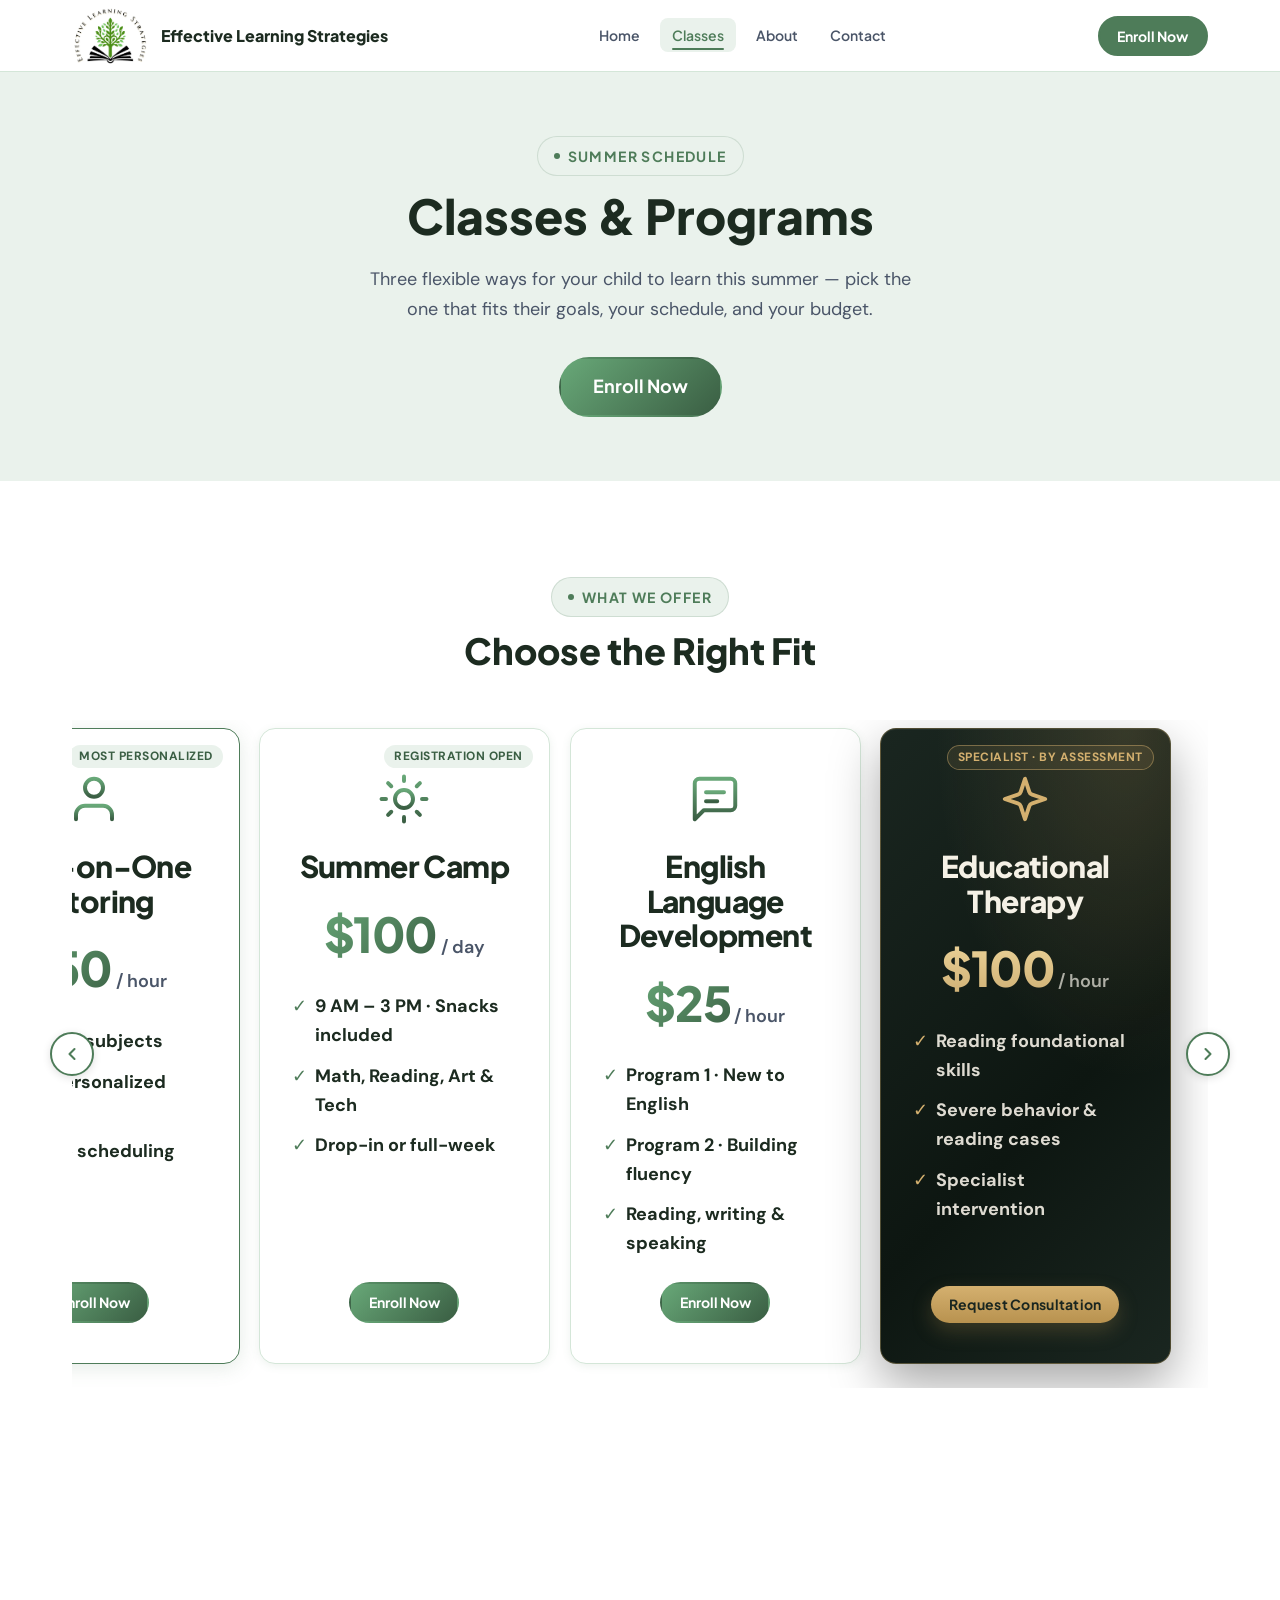
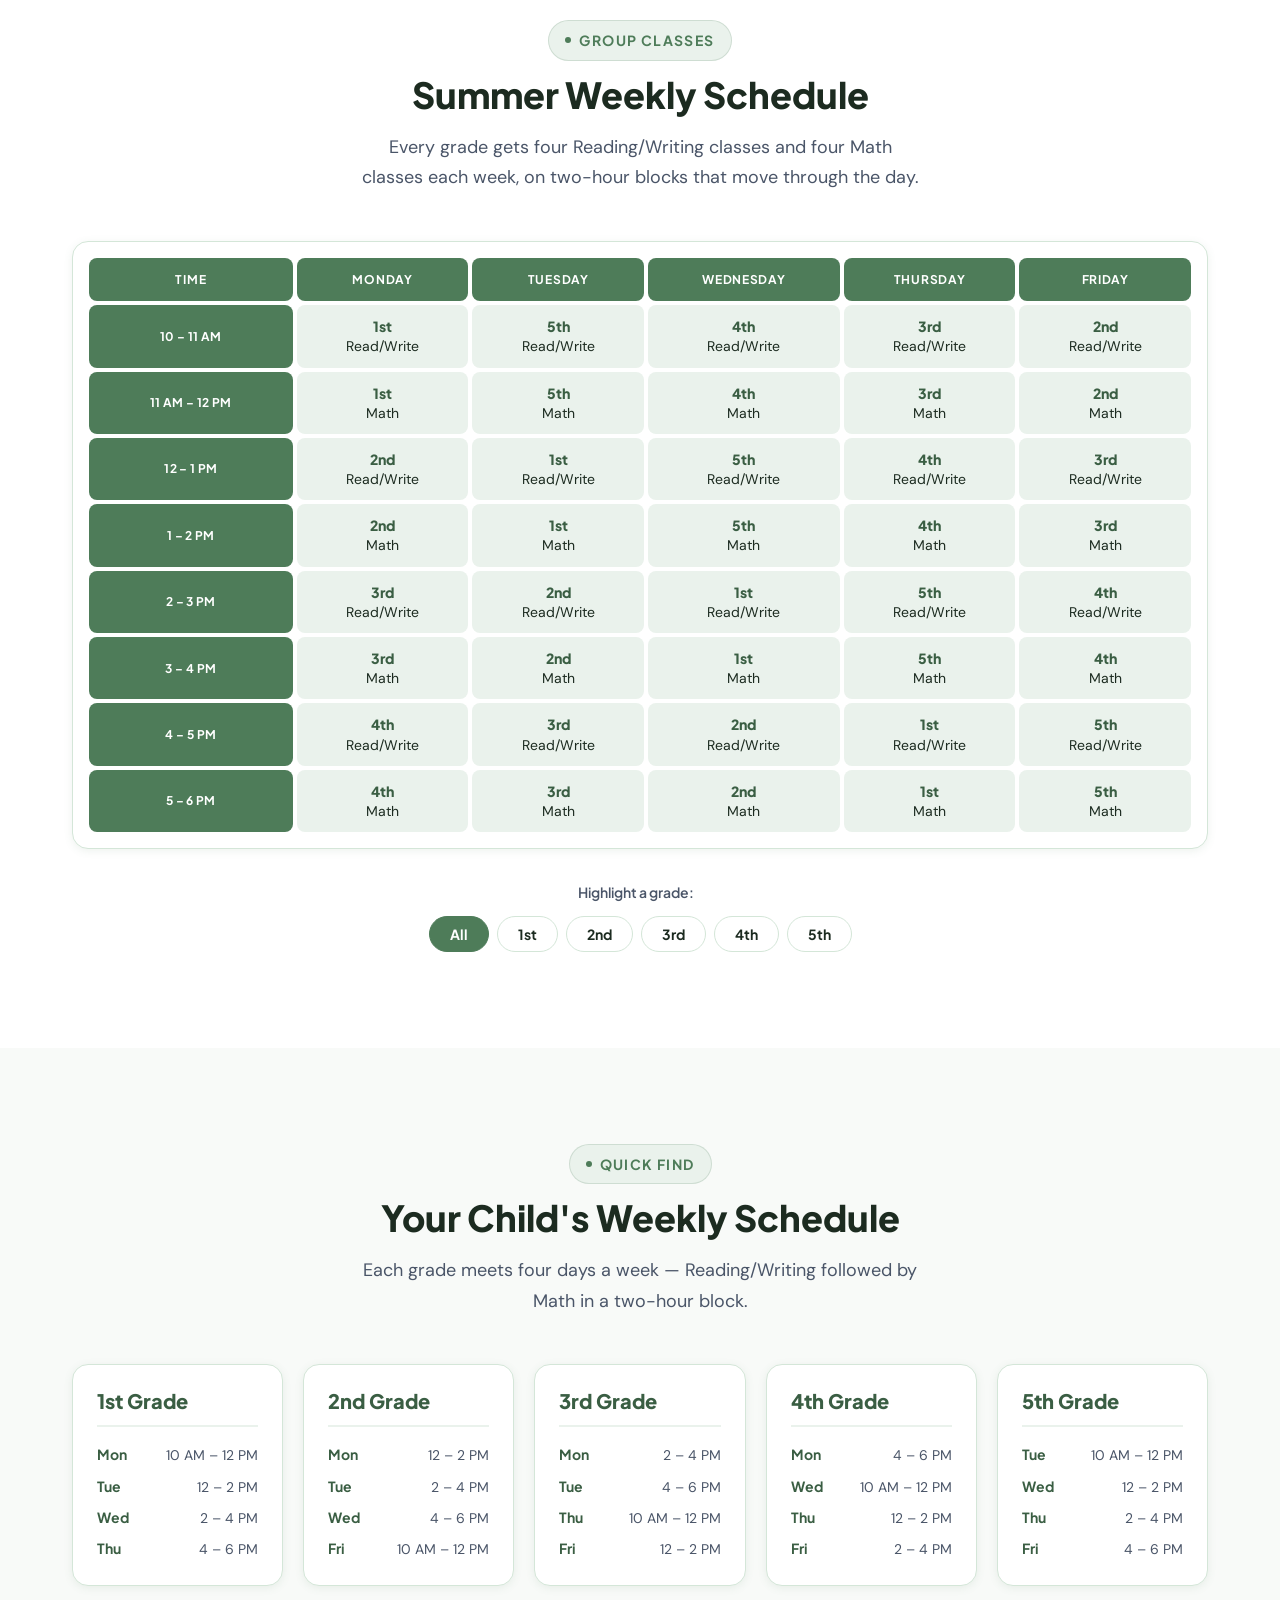
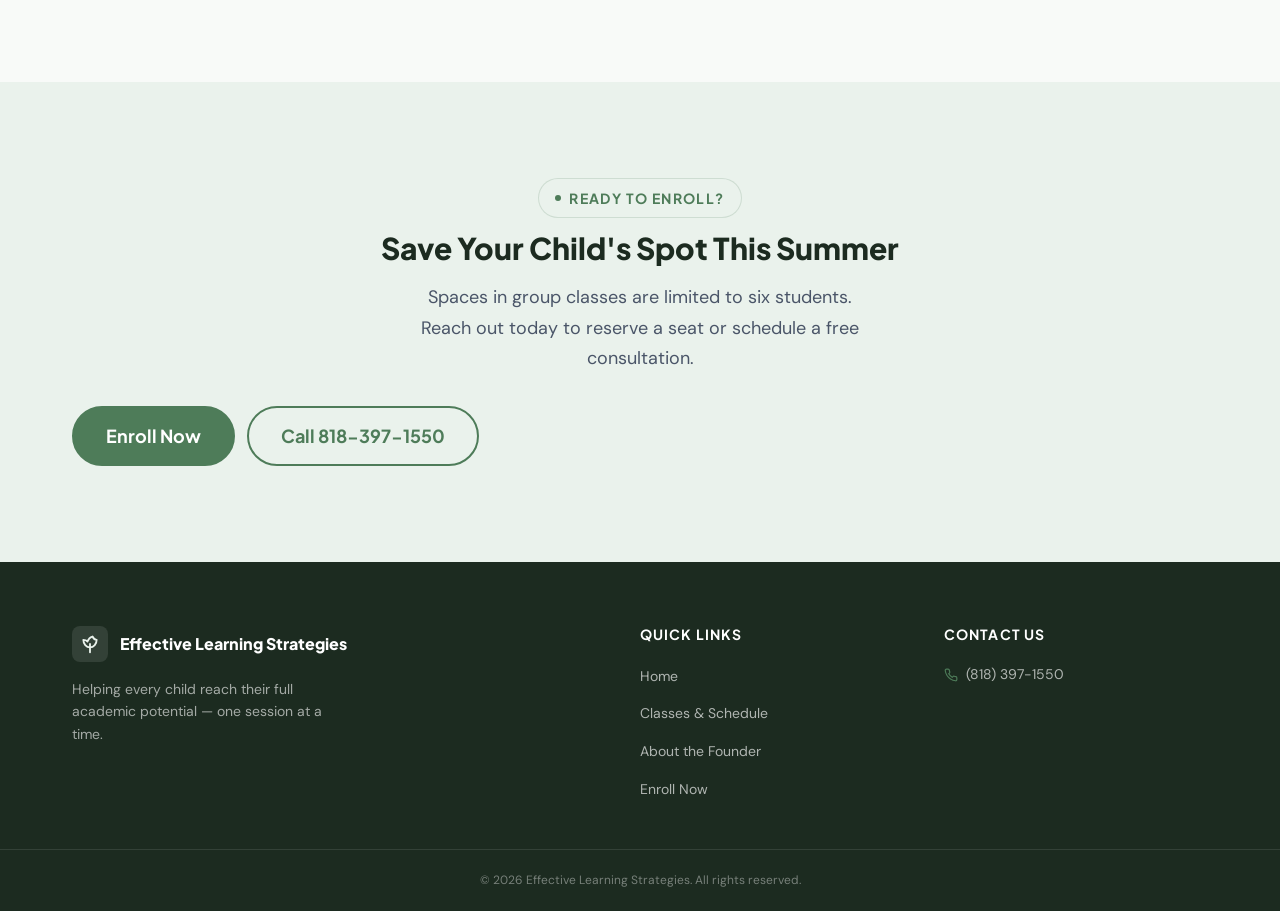
==== commit 841e3245: "Remove Tutors page from nav and footer Disconnects tutors.html by removing all links to it from the " ====
--- a/classes.html
+++ b/classes.html
@@ -29,7 +29,6 @@
         <ul class="nav-list" id="nav-list">
           <li><a href="index.html" class="nav-link">Home</a></li>
           <li><a href="classes.html" class="nav-link nav-link--active" aria-current="page">Classes</a></li>
-          <li><a href="tutors.html" class="nav-link">Tutors</a></li>
           <li><a href="index.html#about" class="nav-link">About</a></li>
           <li><a href="index.html#contact" class="nav-link">Contact</a></li>
         </ul>
@@ -422,7 +421,6 @@
         <ul class="footer-nav-list">
           <li><a href="index.html" class="footer-nav-link">Home</a></li>
           <li><a href="classes.html" class="footer-nav-link">Classes &amp; Schedule</a></li>
-          <li><a href="tutors.html" class="footer-nav-link">Our Tutors</a></li>
           <li><a href="index.html#about" class="footer-nav-link">About the Founder</a></li>
           <li><a href="https://docs.google.com/forms/d/1ovng9fmwmDO54_AUUJOZiAkF4Wy9E6q6i2z6eccIa0k/viewform" class="footer-nav-link" target="_blank" rel="noopener">Enroll Now</a></li>
         </ul>
--- a/css/styles.css
+++ b/css/styles.css
@@ -1566,7 +1566,15 @@
   letter-spacing: 0.02em;
 }
 
-/* Programs Carousel — horizontal scroll-snap with edge fade */
+/* Programs Carousel */
+.programs-carousel-wrap {
+  position: relative;
+}
+
+.carousel-arrow {
+  display: none;
+}
+
 .programs-grid {
   display: grid;
   grid-auto-flow: column;
@@ -1576,13 +1584,11 @@
   overflow-x: auto;
   overscroll-behavior-x: contain;
   scroll-snap-type: x mandatory;
-  scroll-behavior: smooth;
+  scroll-padding-inline: 9%;
   padding: var(--space-2) 9% var(--space-6);
   -webkit-overflow-scrolling: touch;
   scrollbar-width: none;
   -ms-overflow-style: none;
-  -webkit-mask-image: linear-gradient(to right, transparent 0%, #000 8%, #000 92%, transparent 100%);
-          mask-image: linear-gradient(to right, transparent 0%, #000 8%, #000 92%, transparent 100%);
 }
 .programs-grid::-webkit-scrollbar { display: none; }
 .programs-grid > * {
@@ -1598,6 +1604,7 @@
   text-align: center;
   padding: var(--space-10) var(--space-8);
   position: relative;
+  transition: opacity 0.35s ease;
 }
 
 .program-card--featured {
@@ -2004,8 +2011,9 @@
 
   /* Programs carousel — 2-per-view on tablet */
   .programs-grid {
-    grid-auto-columns: calc((100% - 12% - 2 * var(--space-5)) / 2);
+    grid-auto-columns: calc((100% - 12% - var(--space-5) - 40px) / 2);
     padding-inline: 6%;
+    scroll-padding-inline: 6%;
   }
   .programs-cta { flex-direction: row; justify-content: center; }
 
@@ -2060,11 +2068,44 @@
   /* Grade grid: 5 across on desktop */
   .grade-grid { grid-template-columns: repeat(5, 1fr); }
 
-  /* Programs carousel — 3-per-view on desktop */
+  /* Programs carousel — 3-per-view on desktop, 50px right peek */
   .programs-grid {
-    grid-auto-columns: calc((100% - 8% - 3 * var(--space-5)) / 3);
+    grid-auto-columns: calc((100% - 8% - 2 * var(--space-5) - 50px) / 3);
     padding-inline: 4%;
+    scroll-padding-inline: 4%;
   }
+
+  /* Arrow buttons — desktop only */
+  .carousel-arrow {
+    display: flex;
+    align-items: center;
+    justify-content: center;
+    position: absolute;
+    top: 50%;
+    transform: translateY(-50%);
+    z-index: 2;
+    width: 44px;
+    height: 44px;
+    border-radius: 50%;
+    border: 2px solid var(--color-primary);
+    background: #fff;
+    color: var(--color-primary);
+    cursor: pointer;
+    box-shadow: 0 2px 8px rgba(0,0,0,0.12);
+    transition: background 0.2s ease, color 0.2s ease;
+  }
+  .carousel-arrow:hover {
+    background: var(--color-primary);
+    color: #fff;
+  }
+  .carousel-arrow svg {
+    width: 20px;
+    height: 20px;
+    display: block;
+  }
+  .carousel-arrow--prev { left: -22px; }
+  .carousel-arrow--next { right: -22px; }
+  .carousel-arrow[hidden] { display: none; }
 
   /* Section padding */
   .section { padding: var(--space-24) 0; }
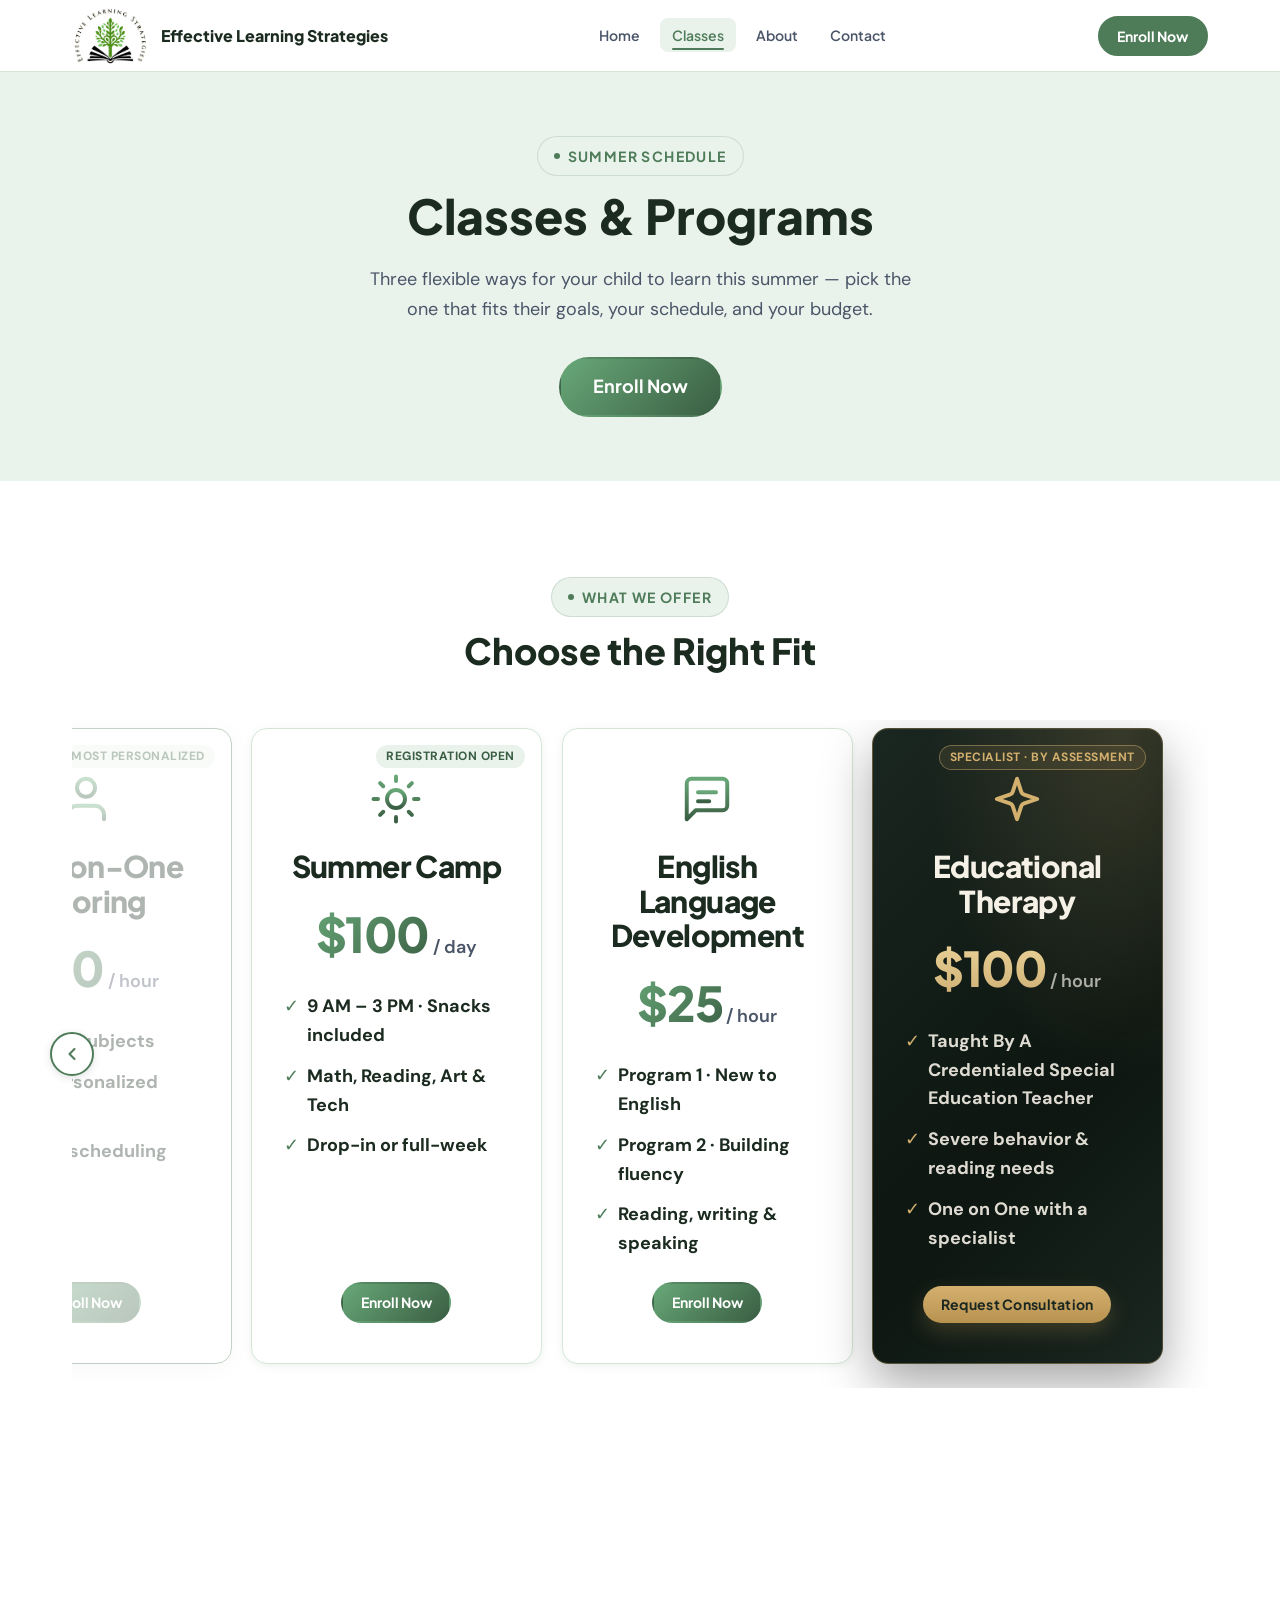
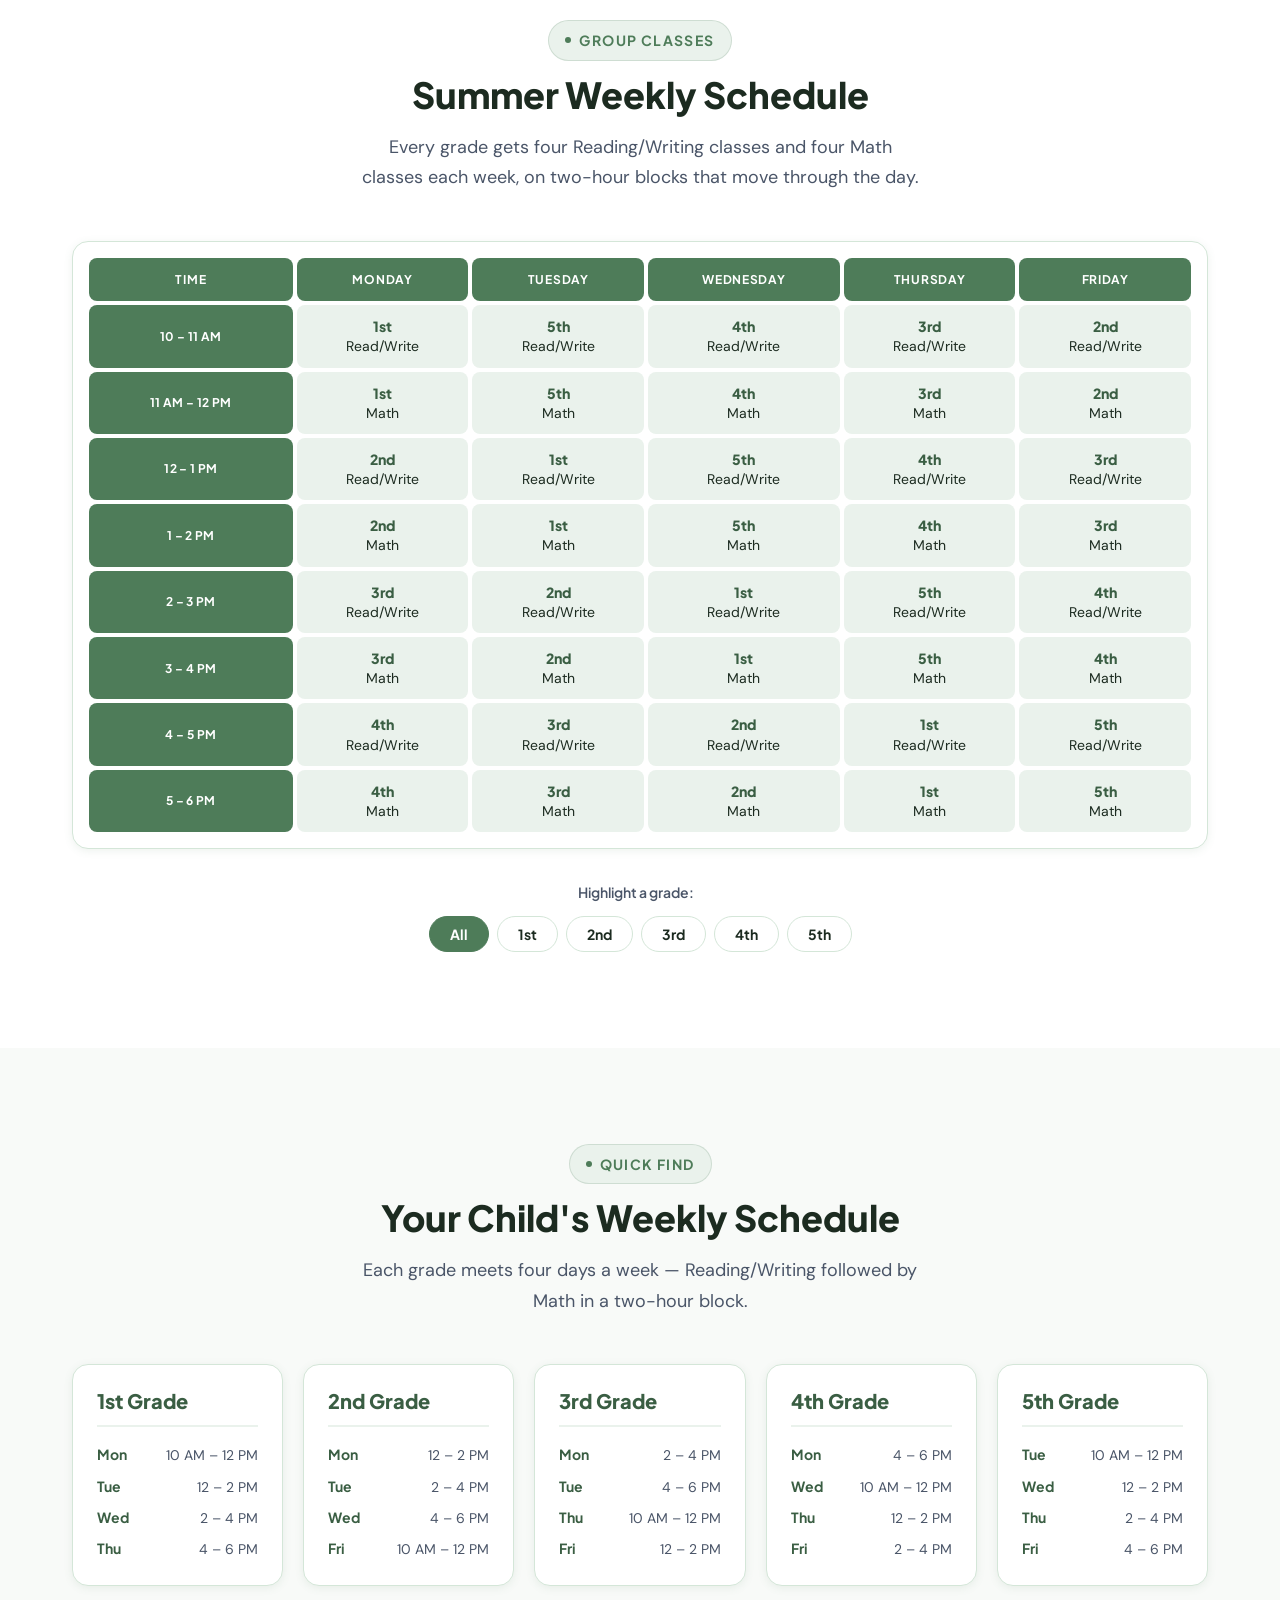
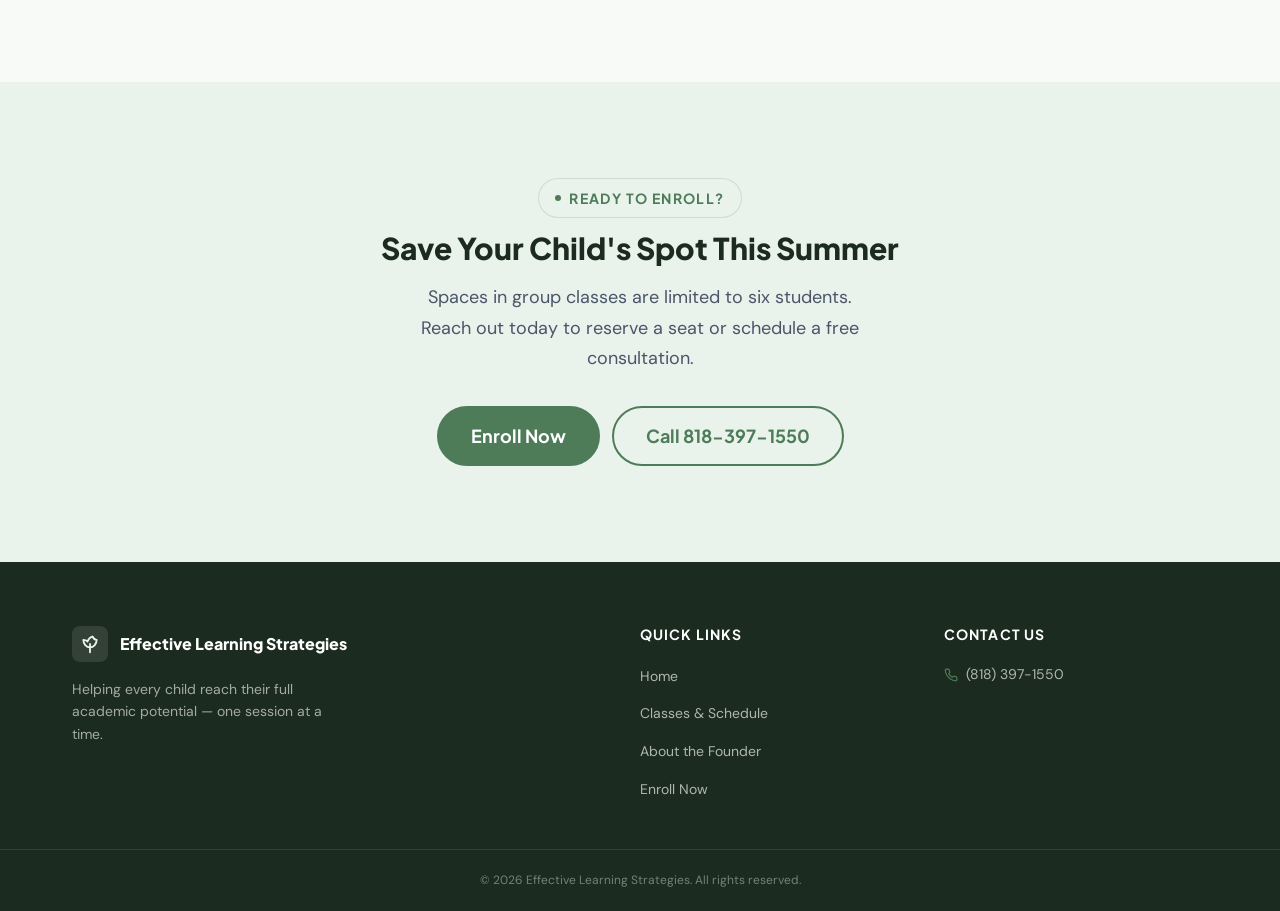
==== commit de115f6f: "Update Educational Therapy card bullet points on home and classes pages https://claude.ai/code/sessi" ====
--- a/classes.html
+++ b/classes.html
@@ -188,9 +188,9 @@
               <span class="program-card-unit">/ hour</span>
             </div>
             <ul class="program-card-features">
-              <li>Reading foundational skills</li>
-              <li>Severe behavior &amp; reading cases</li>
-              <li>Specialist intervention</li>
+              <li>Taught By A Credentialed Special Education Teacher</li>
+              <li>Severe behavior &amp; reading needs</li>
+              <li>One on One with a specialist</li>
             </ul>
             <a href="https://docs.google.com/forms/d/1ovng9fmwmDO54_AUUJOZiAkF4Wy9E6q6i2z6eccIa0k/viewform" class="btn btn--premium btn--sm" target="_blank" rel="noopener">Request Consultation</a>
           </article>
--- a/css/styles.css
+++ b/css/styles.css
@@ -2045,7 +2045,7 @@
   /* Programs / Classes */
   .grade-grid { grid-template-columns: repeat(3, 1fr); }
   .programs-cta { flex-direction: row; justify-content: center; gap: var(--space-10); }
-  .cta-inline-actions { flex-direction: row; }
+  .cta-inline-actions { flex-direction: row; justify-content: center; }
 }
 
 /* ── 1024px Desktop ── */
@@ -2162,9 +2162,6 @@
 
 /* ── Mobile: Getting Started Is Easy ── */
 @media (max-width: 767px) {
-  /* Hide logo and hamburger on mobile — show only the Enroll Now button */
-  .hamburger        { display: none; }
-  .nav              { display: none; }
   .header-inner     { justify-content: space-between; }
   .header-logo-text { display: none; }
   .header-logo-img  { height: 52px; max-height: 52px; max-width: 160px; }
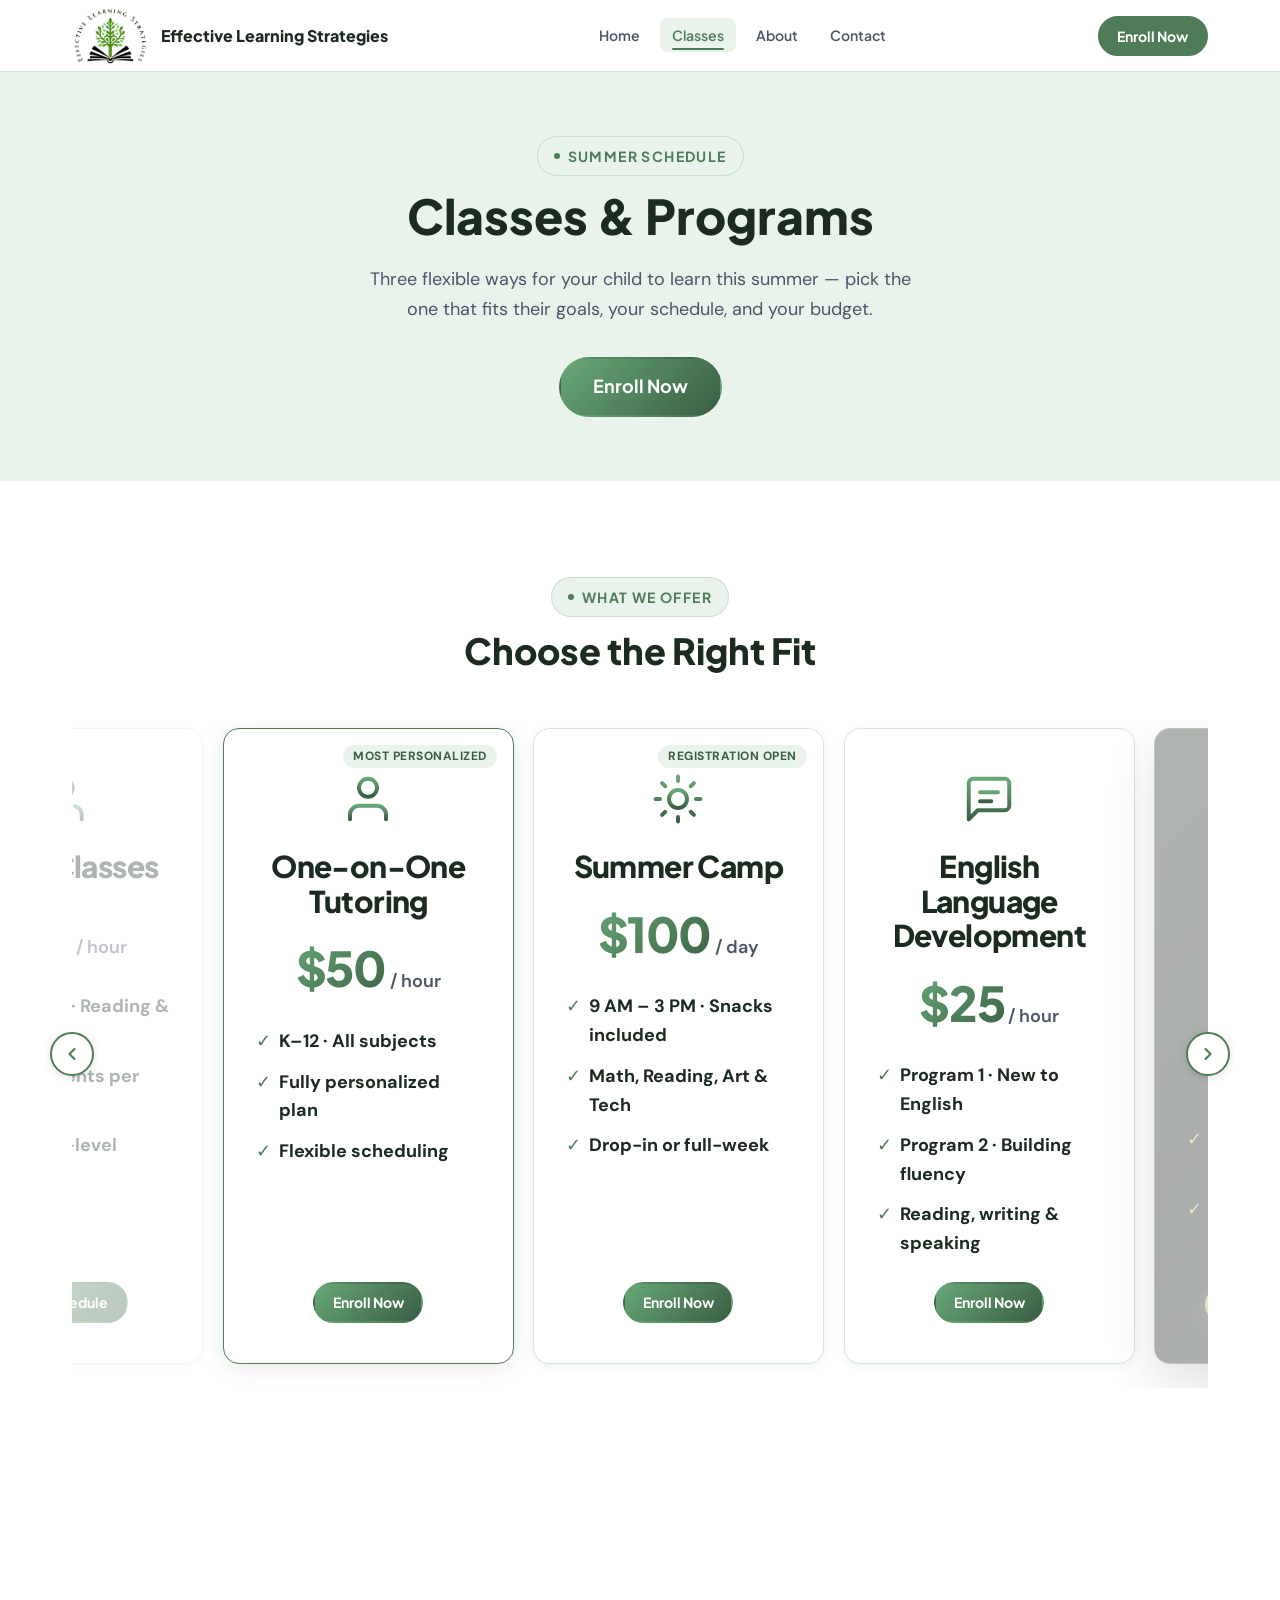
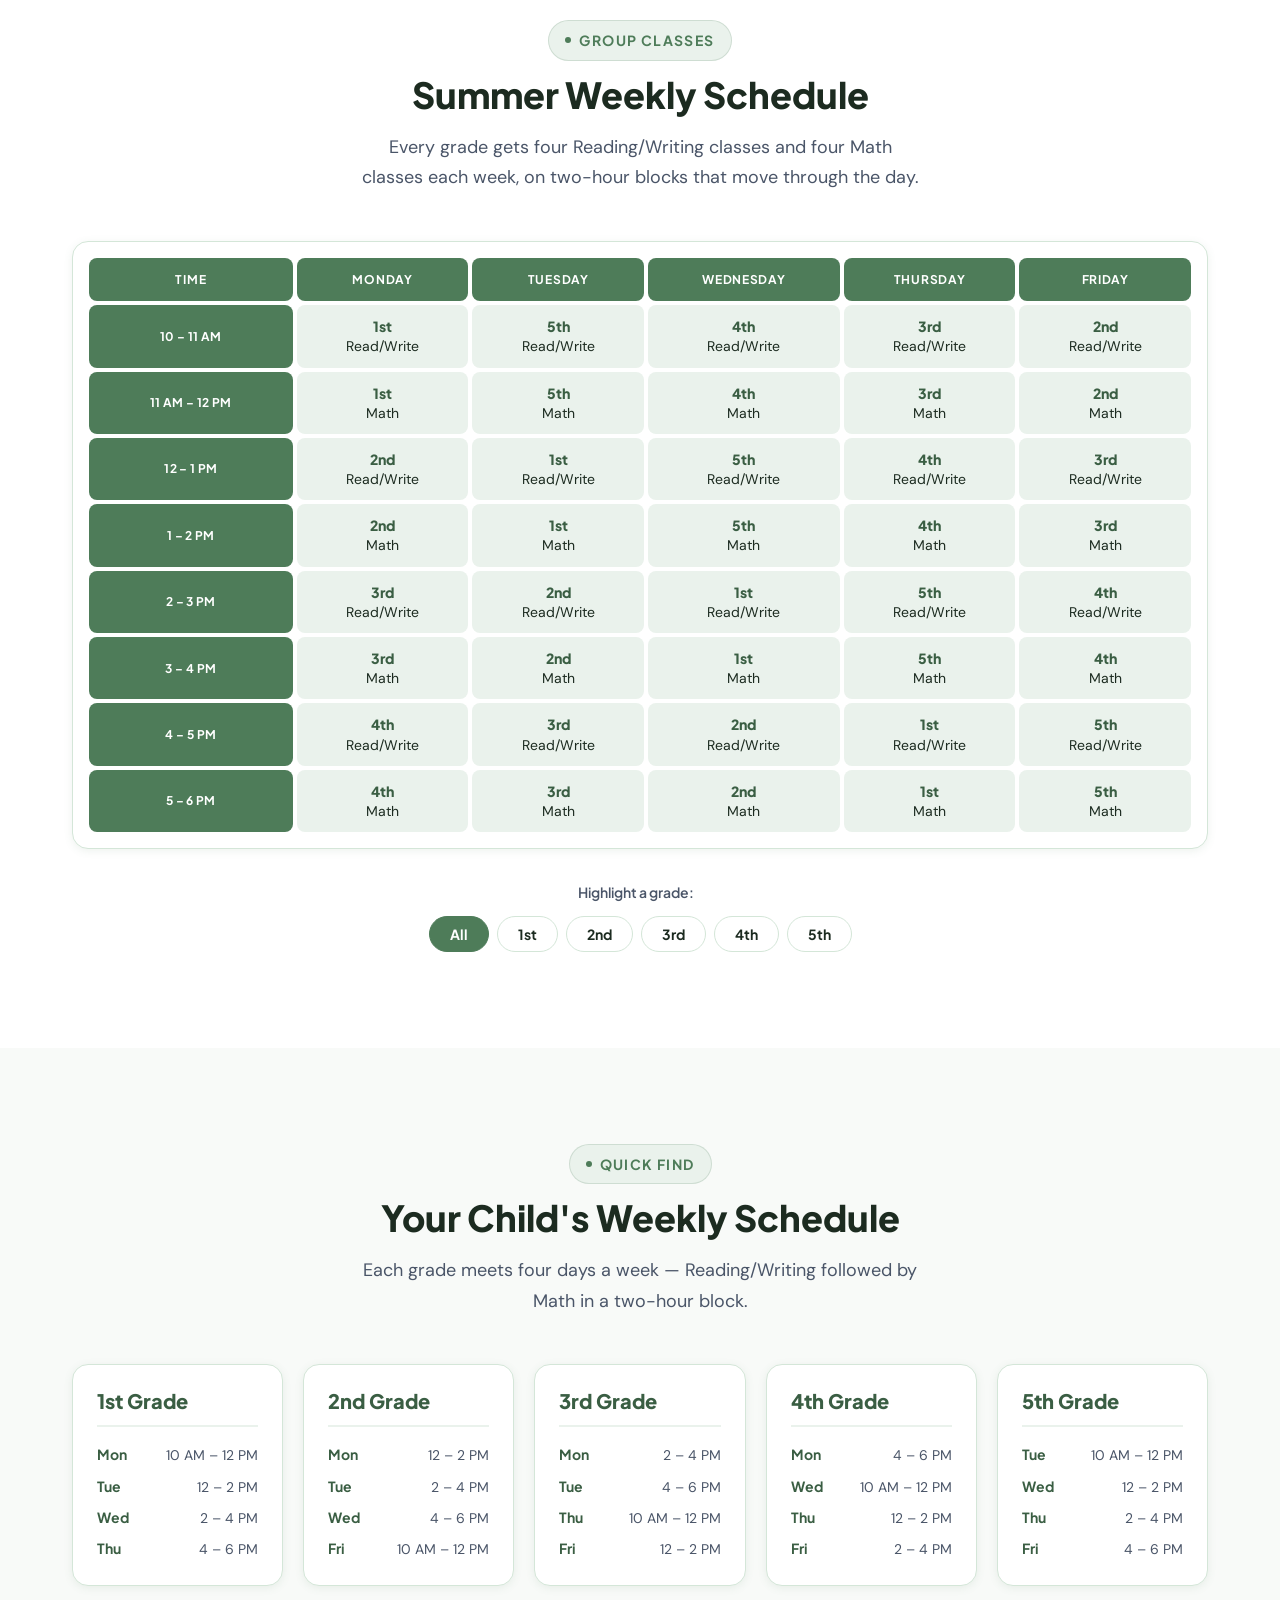
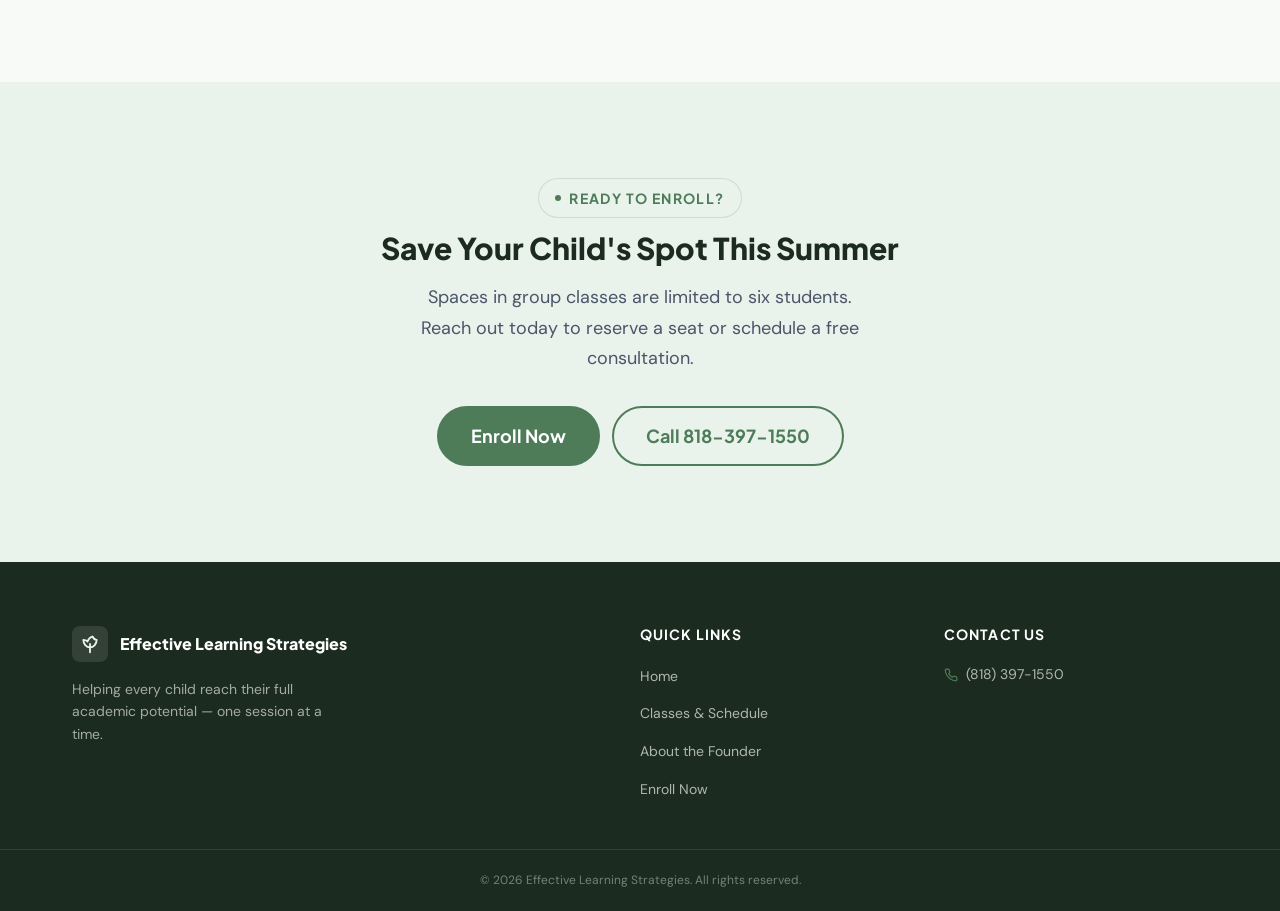
==== commit e2b8ad32: "Update Educational Therapy price from $100 to $150 https://claude.ai/code/session_01Y6pJnR7tb8zEVAWY" ====
--- a/classes.html
+++ b/classes.html
@@ -184,7 +184,7 @@
             </div>
             <h3 class="program-card-title">Educational Therapy</h3>
             <div class="program-card-price">
-              <span class="program-card-amount">$100</span>
+              <span class="program-card-amount">$150</span>
               <span class="program-card-unit">/ hour</span>
             </div>
             <ul class="program-card-features">
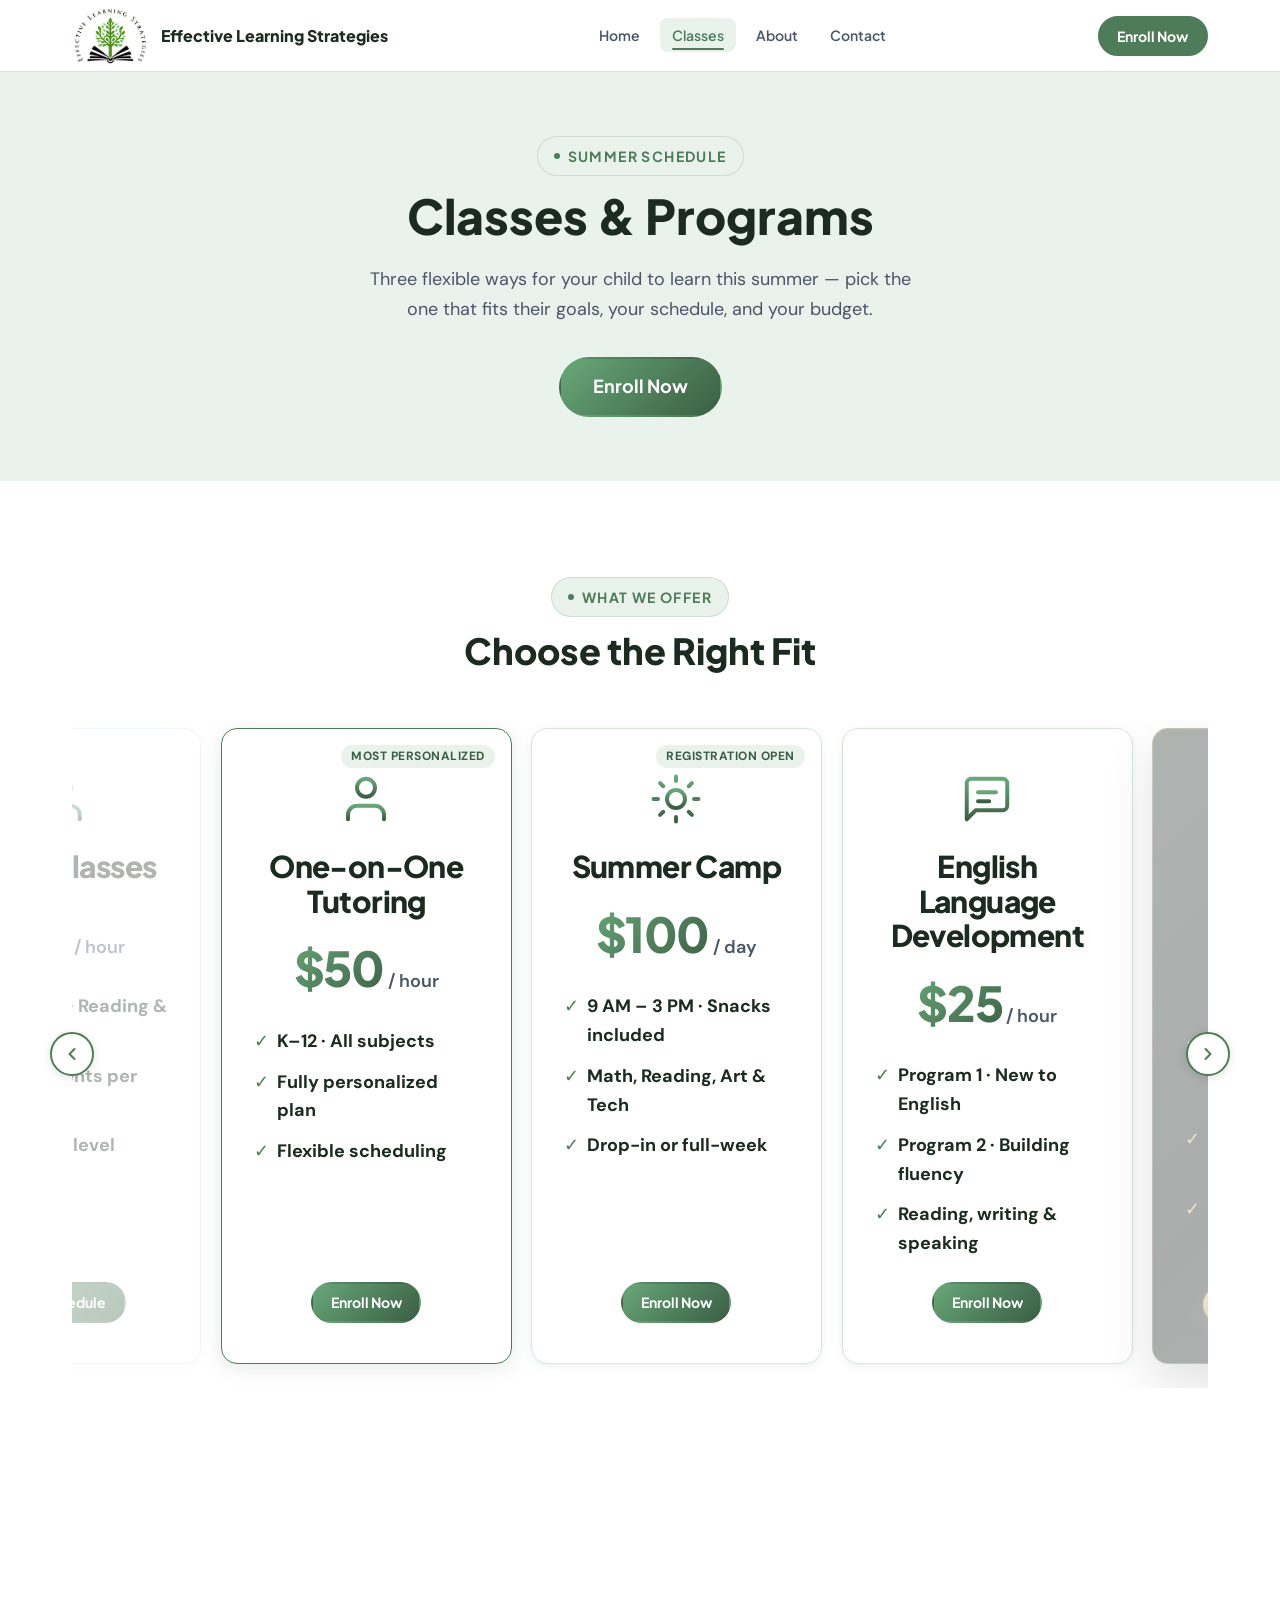
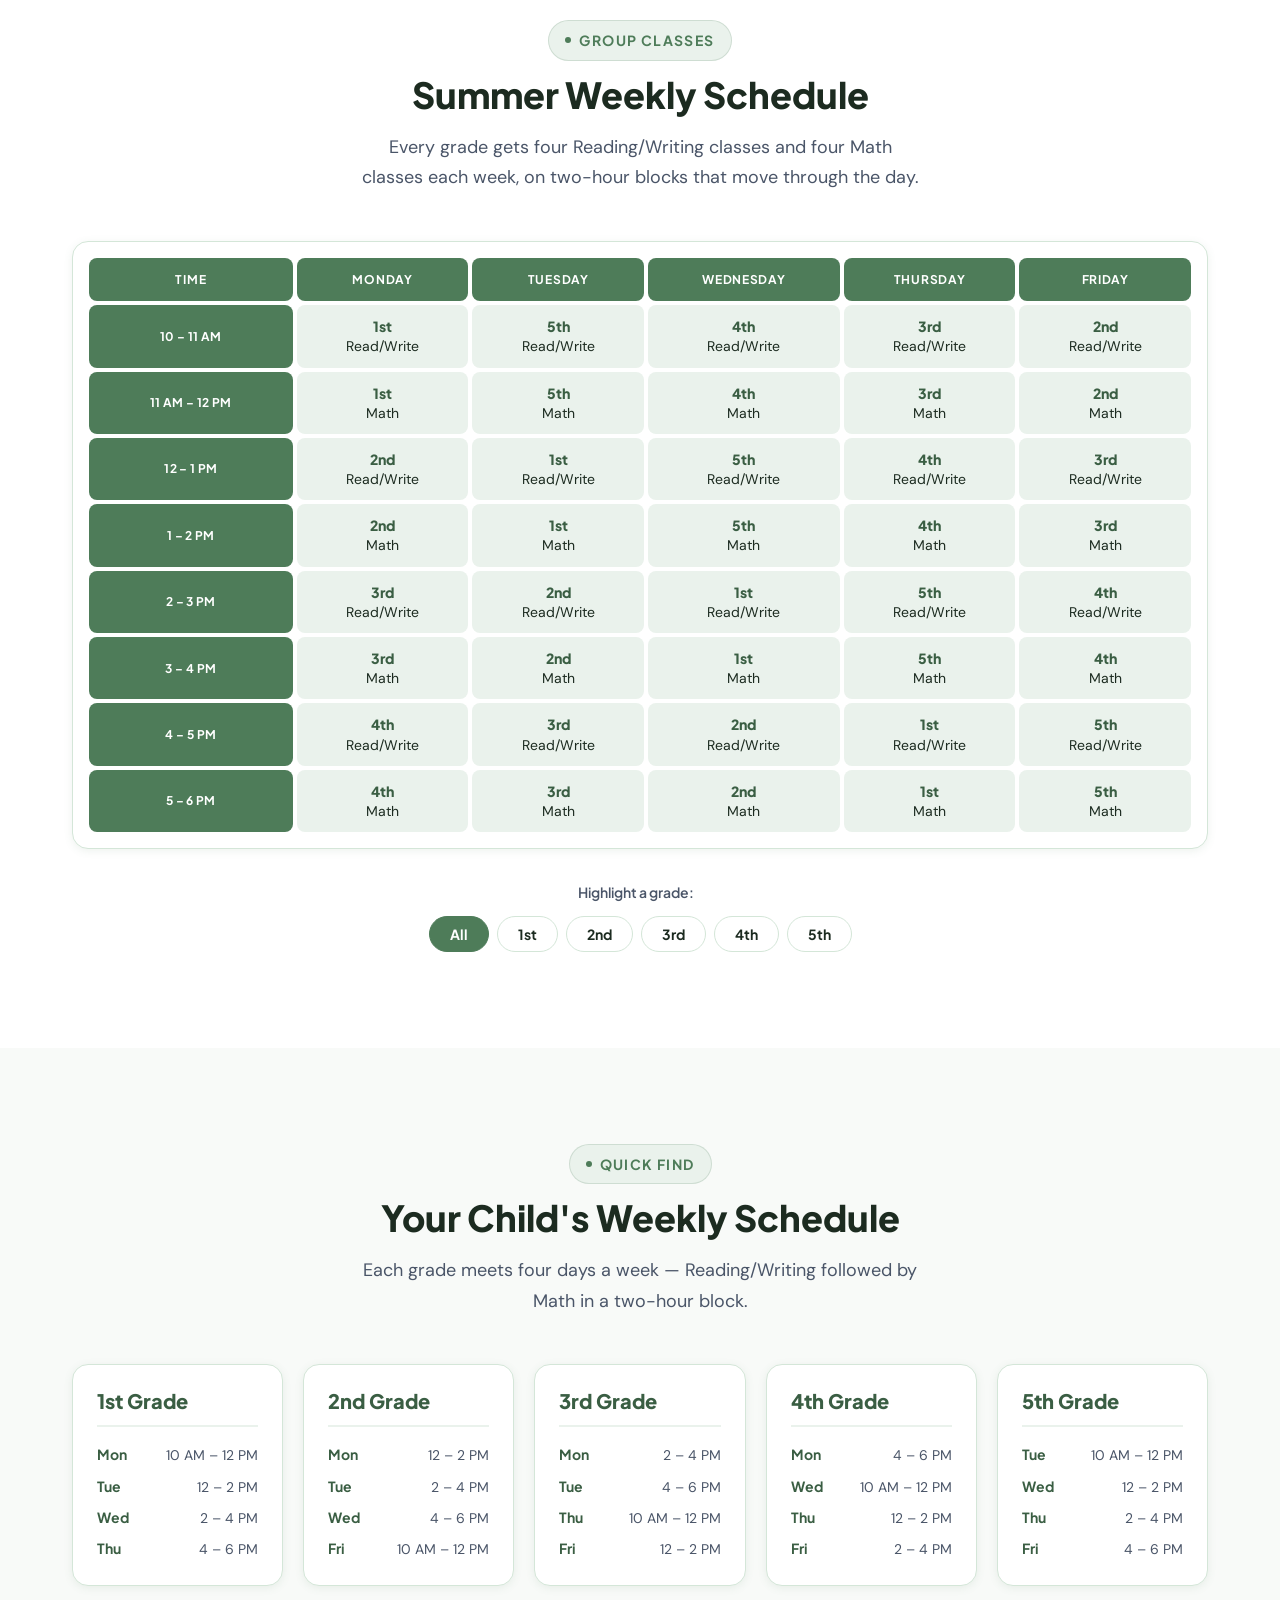
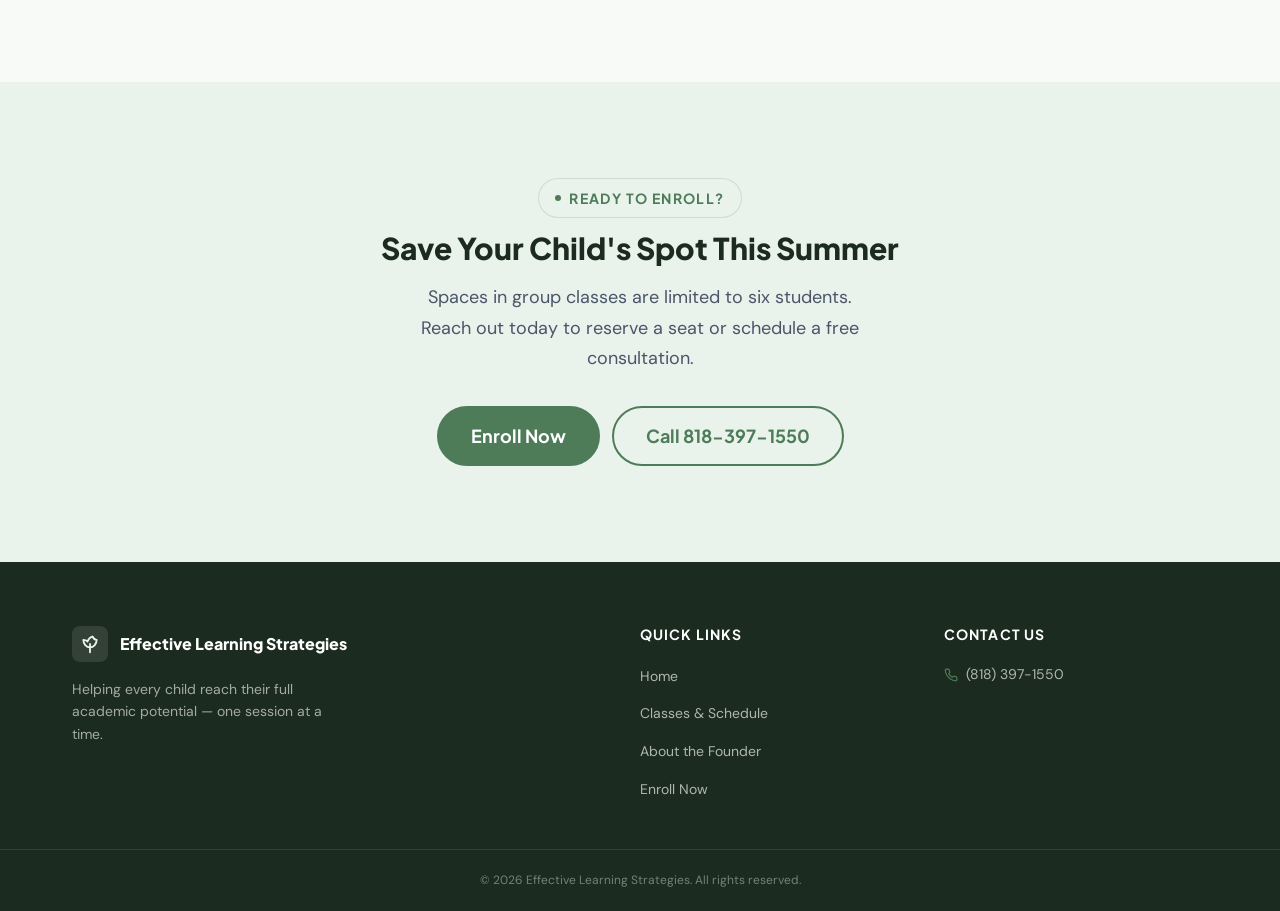
==== commit 18cea213: "Update enrollment form link to new version Replace all 22 references to the old Google Forms URL wit" ====
--- a/classes.html
+++ b/classes.html
@@ -35,7 +35,7 @@
       </nav>
 
       <div class="header-actions">
-        <a href="https://docs.google.com/forms/d/1ovng9fmwmDO54_AUUJOZiAkF4Wy9E6q6i2z6eccIa0k/viewform" class="btn btn--primary btn--sm" target="_blank" rel="noopener">Enroll Now</a>
+        <a href="https://docs.google.com/forms/d/e/1FAIpQLSe9YTLYQv9m6Zboq8D-ZdlmEbswWEIfk5Gidms8FFI-th6nIA/viewform" class="btn btn--primary btn--sm" target="_blank" rel="noopener">Enroll Now</a>
         <button
           class="hamburger"
           id="hamburger"
@@ -66,7 +66,7 @@
           Three flexible ways for your child to learn this summer — pick the one
           that fits their goals, your schedule, and your budget.
         </p>
-        <a href="https://docs.google.com/forms/d/1ovng9fmwmDO54_AUUJOZiAkF4Wy9E6q6i2z6eccIa0k/viewform" class="btn btn--gradient btn--lg" target="_blank" rel="noopener">Enroll Now</a>
+        <a href="https://docs.google.com/forms/d/e/1FAIpQLSe9YTLYQv9m6Zboq8D-ZdlmEbswWEIfk5Gidms8FFI-th6nIA/viewform" class="btn btn--gradient btn--lg" target="_blank" rel="noopener">Enroll Now</a>
       </div>
     </section>
 
@@ -131,7 +131,7 @@
               <li>Fully personalized plan</li>
               <li>Flexible scheduling</li>
             </ul>
-            <a href="https://docs.google.com/forms/d/1ovng9fmwmDO54_AUUJOZiAkF4Wy9E6q6i2z6eccIa0k/viewform" class="btn btn--gradient btn--sm" target="_blank" rel="noopener">Enroll Now</a>
+            <a href="https://docs.google.com/forms/d/e/1FAIpQLSe9YTLYQv9m6Zboq8D-ZdlmEbswWEIfk5Gidms8FFI-th6nIA/viewform" class="btn btn--gradient btn--sm" target="_blank" rel="noopener">Enroll Now</a>
           </article>
 
           <article class="card program-card tilt-card" id="camp">
@@ -152,7 +152,7 @@
               <li>Math, Reading, Art &amp; Tech</li>
               <li>Drop-in or full-week</li>
             </ul>
-            <a href="https://docs.google.com/forms/d/1ovng9fmwmDO54_AUUJOZiAkF4Wy9E6q6i2z6eccIa0k/viewform" class="btn btn--gradient btn--sm" target="_blank" rel="noopener">Enroll Now</a>
+            <a href="https://docs.google.com/forms/d/e/1FAIpQLSe9YTLYQv9m6Zboq8D-ZdlmEbswWEIfk5Gidms8FFI-th6nIA/viewform" class="btn btn--gradient btn--sm" target="_blank" rel="noopener">Enroll Now</a>
           </article>
 
           <article class="card program-card tilt-card" id="eld">
@@ -172,7 +172,7 @@
               <li>Program 2 · Building fluency</li>
               <li>Reading, writing &amp; speaking</li>
             </ul>
-            <a href="https://docs.google.com/forms/d/1ovng9fmwmDO54_AUUJOZiAkF4Wy9E6q6i2z6eccIa0k/viewform" class="btn btn--gradient btn--sm" target="_blank" rel="noopener">Enroll Now</a>
+            <a href="https://docs.google.com/forms/d/e/1FAIpQLSe9YTLYQv9m6Zboq8D-ZdlmEbswWEIfk5Gidms8FFI-th6nIA/viewform" class="btn btn--gradient btn--sm" target="_blank" rel="noopener">Enroll Now</a>
           </article>
 
           <article class="card program-card program-card--premium tilt-card" id="ed-therapy">
@@ -192,7 +192,7 @@
               <li>Severe behavior &amp; reading needs</li>
               <li>One on One with a specialist</li>
             </ul>
-            <a href="https://docs.google.com/forms/d/1ovng9fmwmDO54_AUUJOZiAkF4Wy9E6q6i2z6eccIa0k/viewform" class="btn btn--premium btn--sm" target="_blank" rel="noopener">Request Consultation</a>
+            <a href="https://docs.google.com/forms/d/e/1FAIpQLSe9YTLYQv9m6Zboq8D-ZdlmEbswWEIfk5Gidms8FFI-th6nIA/viewform" class="btn btn--premium btn--sm" target="_blank" rel="noopener">Request Consultation</a>
           </article>
 
         </div>
@@ -387,7 +387,7 @@
           to reserve a seat or schedule a free consultation.
         </p>
         <div class="cta-inline-actions">
-          <a href="https://docs.google.com/forms/d/1ovng9fmwmDO54_AUUJOZiAkF4Wy9E6q6i2z6eccIa0k/viewform" class="btn btn--primary btn--lg" target="_blank" rel="noopener">Enroll Now</a>
+          <a href="https://docs.google.com/forms/d/e/1FAIpQLSe9YTLYQv9m6Zboq8D-ZdlmEbswWEIfk5Gidms8FFI-th6nIA/viewform" class="btn btn--primary btn--lg" target="_blank" rel="noopener">Enroll Now</a>
           <a href="tel:+18183971550" class="btn btn--outline btn--lg">Call 818-397-1550</a>
         </div>
       </div>
@@ -422,7 +422,7 @@
           <li><a href="index.html" class="footer-nav-link">Home</a></li>
           <li><a href="classes.html" class="footer-nav-link">Classes &amp; Schedule</a></li>
           <li><a href="index.html#about" class="footer-nav-link">About the Founder</a></li>
-          <li><a href="https://docs.google.com/forms/d/1ovng9fmwmDO54_AUUJOZiAkF4Wy9E6q6i2z6eccIa0k/viewform" class="footer-nav-link" target="_blank" rel="noopener">Enroll Now</a></li>
+          <li><a href="https://docs.google.com/forms/d/e/1FAIpQLSe9YTLYQv9m6Zboq8D-ZdlmEbswWEIfk5Gidms8FFI-th6nIA/viewform" class="footer-nav-link" target="_blank" rel="noopener">Enroll Now</a></li>
         </ul>
       </nav>
 
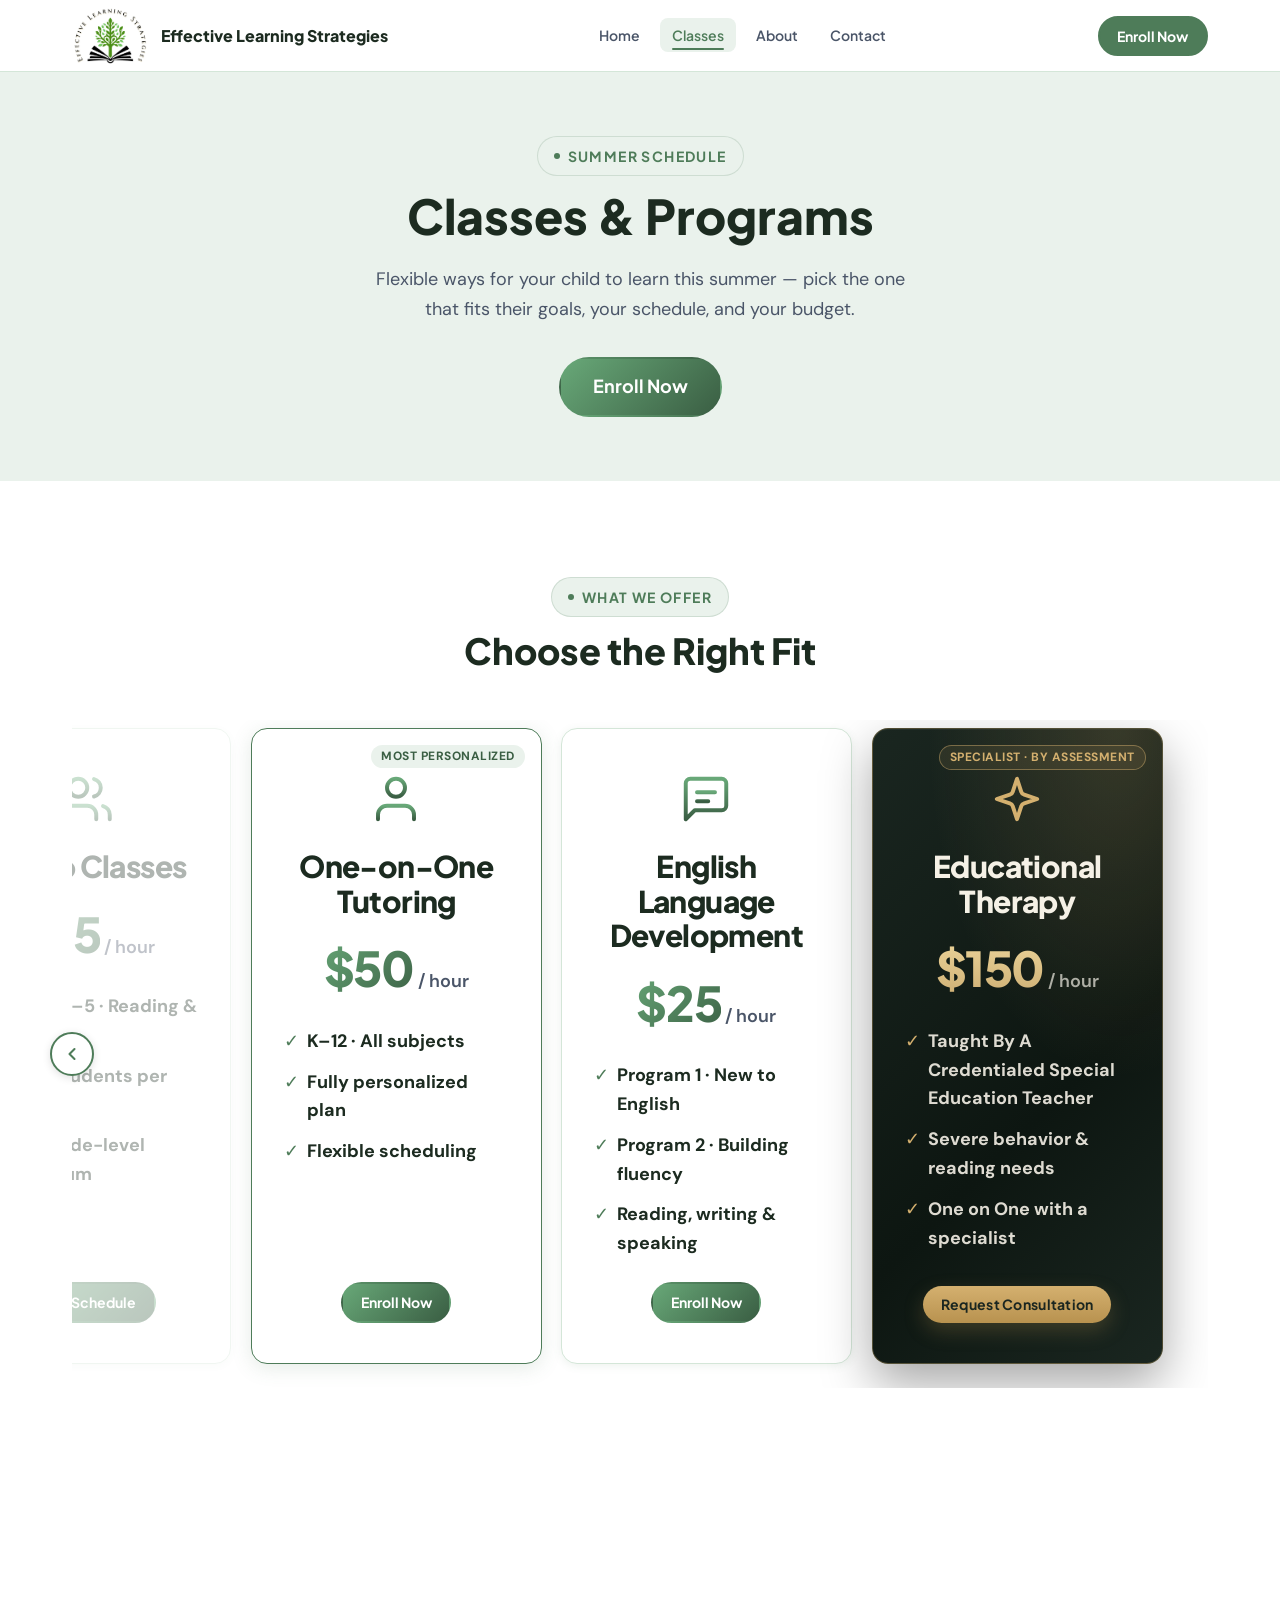
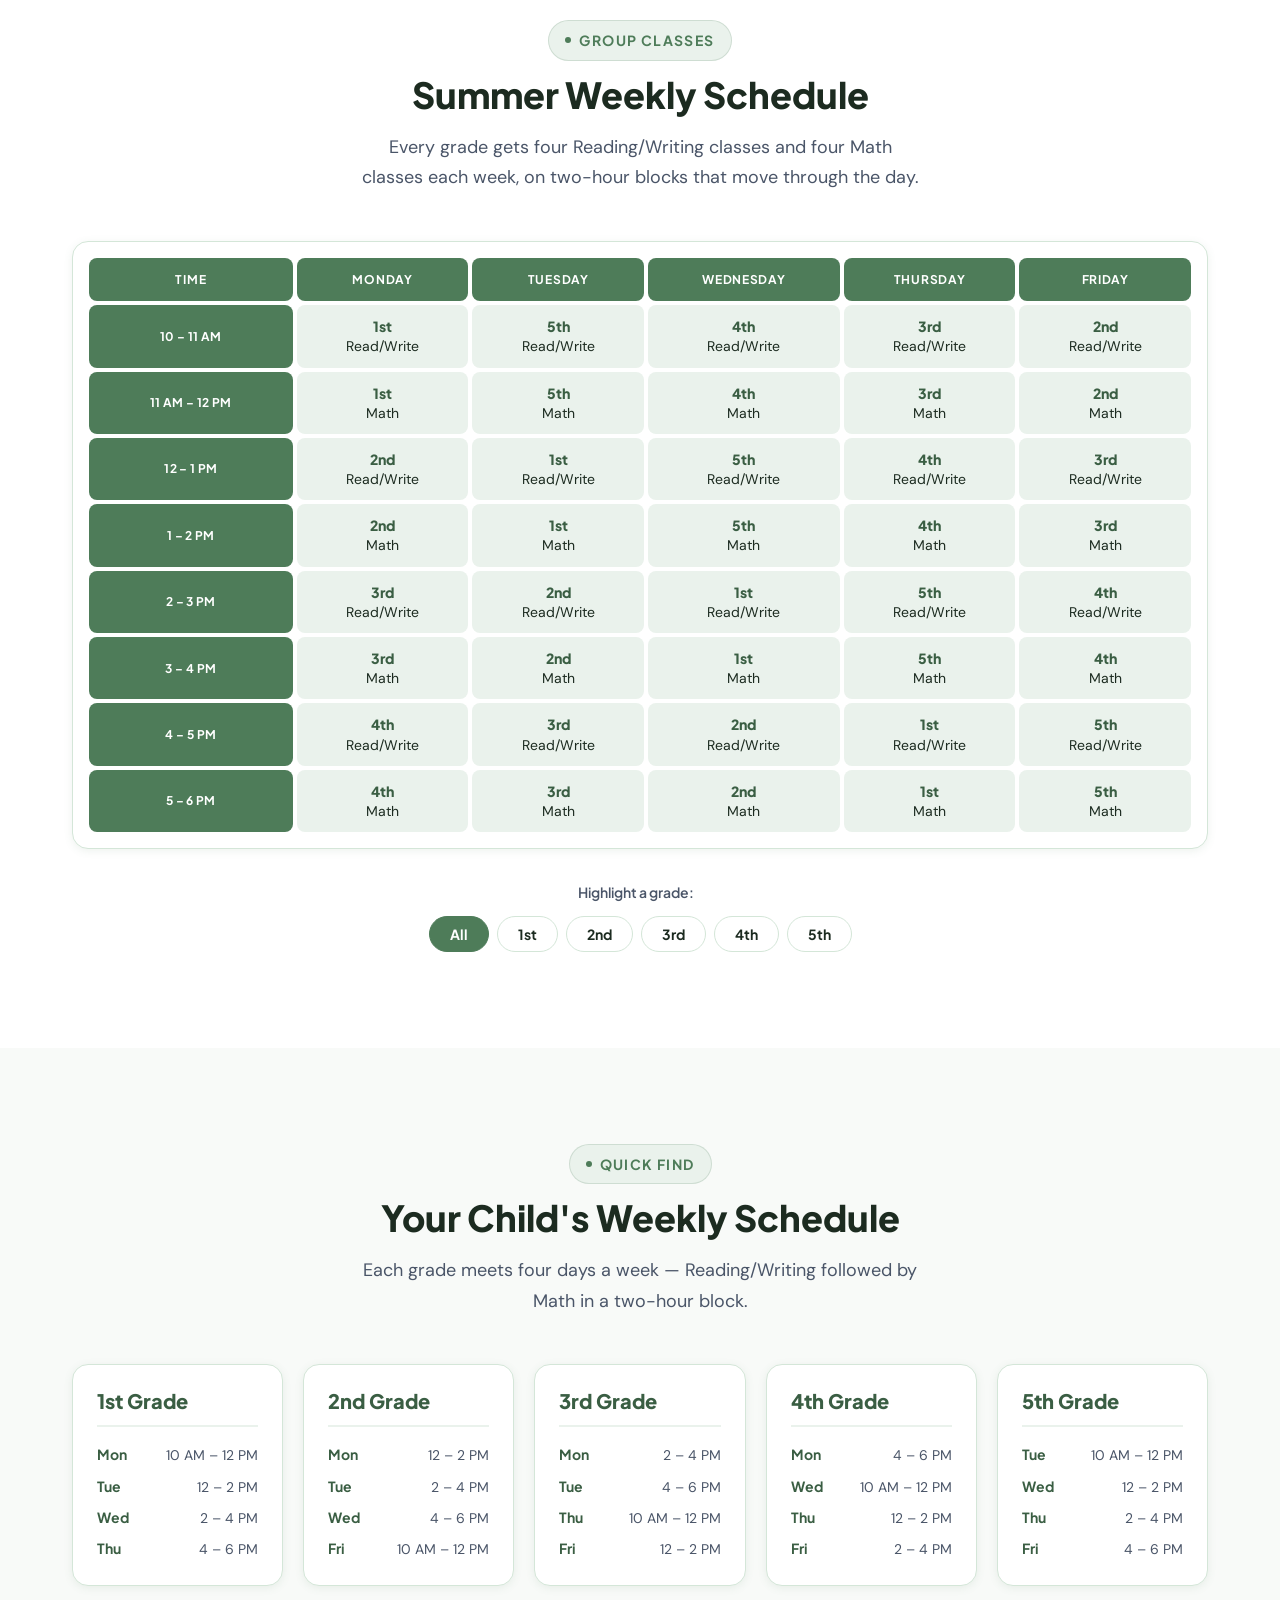
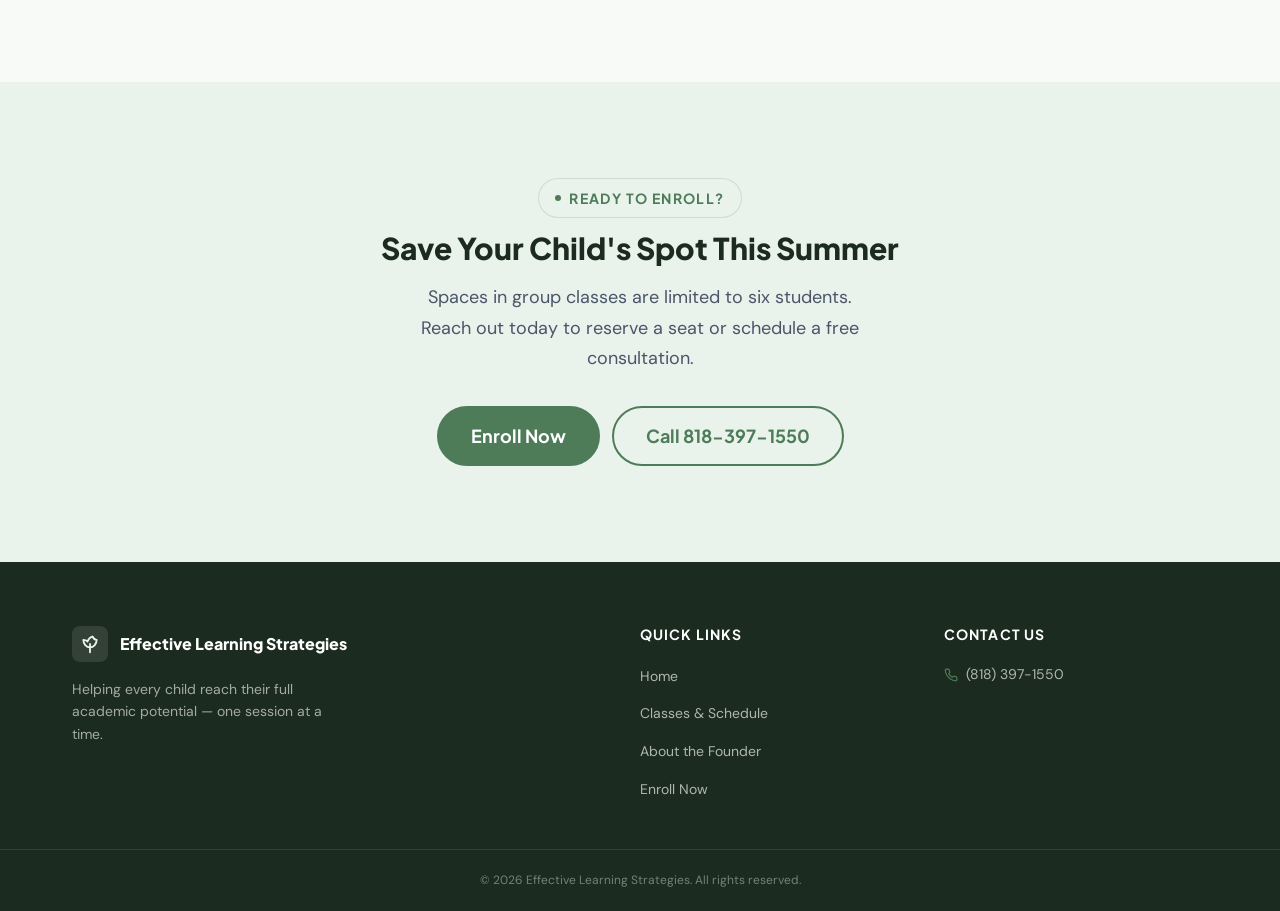
==== commit 4a456f95: "Remove Summer Camp program from site Delete the Summer Camp program card from the homepage programs " ====
--- a/classes.html
+++ b/classes.html
@@ -3,7 +3,7 @@
 <head>
   <meta charset="UTF-8">
   <meta name="viewport" content="width=device-width, initial-scale=1.0">
-  <meta name="description" content="Group classes, one-on-one tutoring, and summer camp at Effective Learning Strategies. Browse the full summer schedule and find the right program for your child.">
+  <meta name="description" content="Group classes, one-on-one tutoring, and educational therapy at Effective Learning Strategies. Browse the full summer schedule and find the right program for your child.">
   <title>Classes &amp; Summer Schedule | Effective Learning Strategies</title>
   <link rel="preconnect" href="https://fonts.googleapis.com">
   <link rel="preconnect" href="https://fonts.gstatic.com" crossorigin>
@@ -63,7 +63,7 @@
         <span class="section-eyebrow">Summer Schedule</span>
         <h1 class="page-hero-headline">Classes &amp; Programs</h1>
         <p class="page-hero-subtext">
-          Three flexible ways for your child to learn this summer — pick the one
+          Flexible ways for your child to learn this summer — pick the one
           that fits their goals, your schedule, and your budget.
         </p>
         <a href="https://docs.google.com/forms/d/e/1FAIpQLSe9YTLYQv9m6Zboq8D-ZdlmEbswWEIfk5Gidms8FFI-th6nIA/viewform" class="btn btn--gradient btn--lg" target="_blank" rel="noopener">Enroll Now</a>
@@ -130,27 +130,6 @@
               <li>K–12 · All subjects</li>
               <li>Fully personalized plan</li>
               <li>Flexible scheduling</li>
-            </ul>
-            <a href="https://docs.google.com/forms/d/e/1FAIpQLSe9YTLYQv9m6Zboq8D-ZdlmEbswWEIfk5Gidms8FFI-th6nIA/viewform" class="btn btn--gradient btn--sm" target="_blank" rel="noopener">Enroll Now</a>
-          </article>
-
-          <article class="card program-card tilt-card" id="camp">
-            <span class="program-card-badge">Registration Open</span>
-            <div class="program-icon" aria-hidden="true">
-              <svg viewBox="0 0 24 24" fill="none" stroke="url(#icon-gradient)" stroke-width="1.75" stroke-linecap="round" stroke-linejoin="round">
-                <circle cx="12" cy="12" r="4"/>
-                <path d="M12 2v2M12 20v2M4.93 4.93l1.41 1.41M17.66 17.66l1.41 1.41M2 12h2M20 12h2M4.93 19.07l1.41-1.41M17.66 6.34l1.41-1.41"/>
-              </svg>
-            </div>
-            <h3 class="program-card-title">Summer Camp</h3>
-            <div class="program-card-price">
-              <span class="program-card-amount">$100</span>
-              <span class="program-card-unit">/ day</span>
-            </div>
-            <ul class="program-card-features">
-              <li>9 AM – 3 PM · Snacks included</li>
-              <li>Math, Reading, Art &amp; Tech</li>
-              <li>Drop-in or full-week</li>
             </ul>
             <a href="https://docs.google.com/forms/d/e/1FAIpQLSe9YTLYQv9m6Zboq8D-ZdlmEbswWEIfk5Gidms8FFI-th6nIA/viewform" class="btn btn--gradient btn--sm" target="_blank" rel="noopener">Enroll Now</a>
           </article>
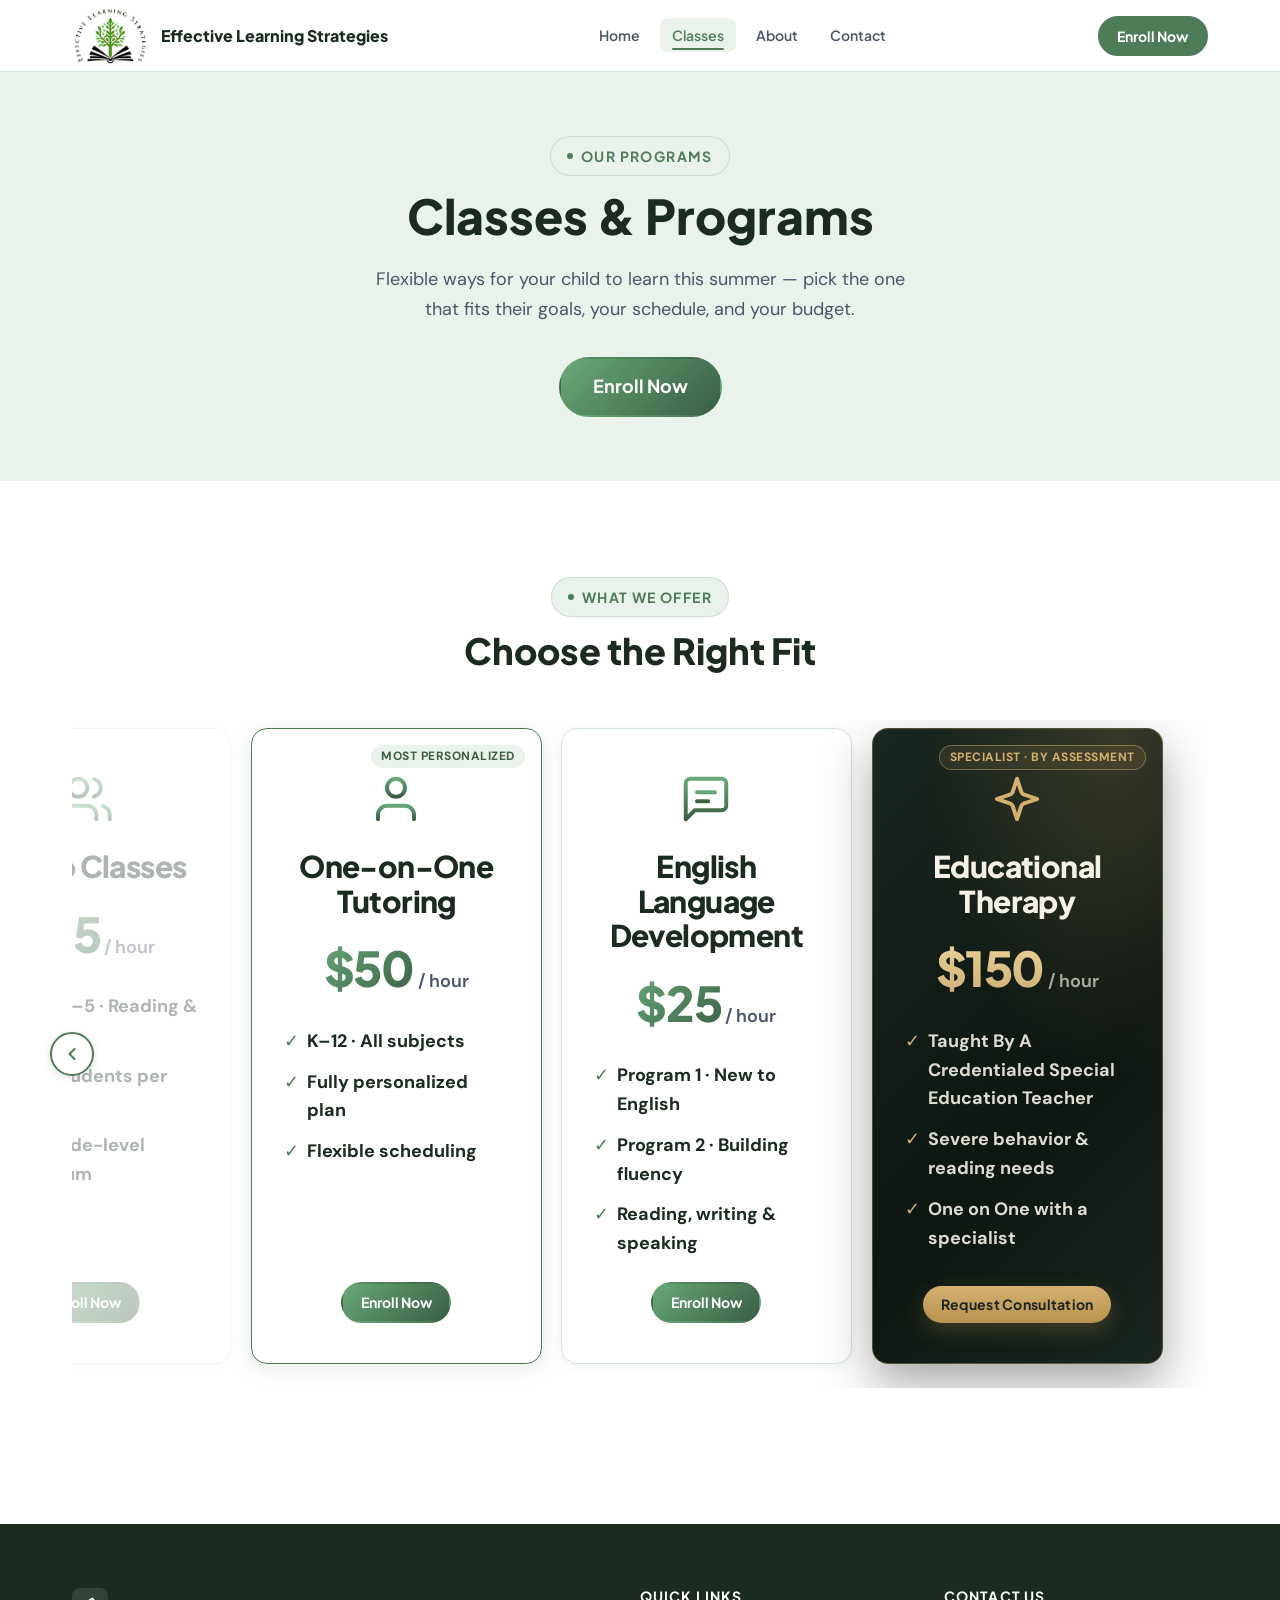
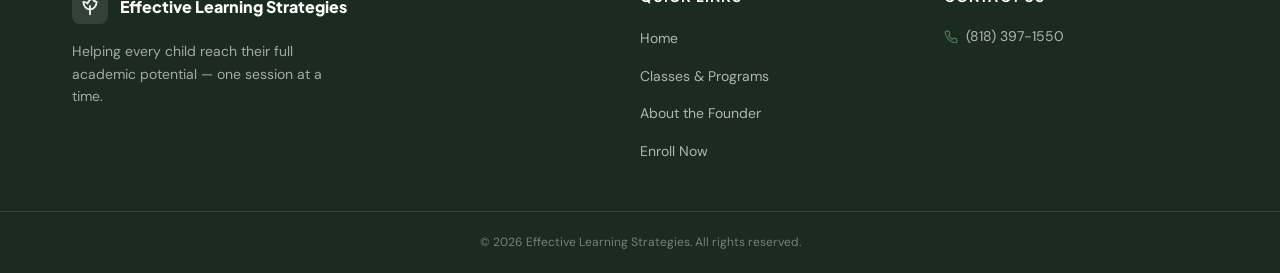
==== commit ffd33dbc: "Remove weekly schedule sections from classes page Delete the Summer Weekly Schedule, Your Child's We" ====
--- a/classes.html
+++ b/classes.html
@@ -3,8 +3,8 @@
 <head>
   <meta charset="UTF-8">
   <meta name="viewport" content="width=device-width, initial-scale=1.0">
-  <meta name="description" content="Group classes, one-on-one tutoring, and educational therapy at Effective Learning Strategies. Browse the full summer schedule and find the right program for your child.">
-  <title>Classes &amp; Summer Schedule | Effective Learning Strategies</title>
+  <meta name="description" content="Group classes, one-on-one tutoring, and educational therapy at Effective Learning Strategies. Browse our programs and find the right fit for your child.">
+  <title>Classes &amp; Programs | Effective Learning Strategies</title>
   <link rel="preconnect" href="https://fonts.googleapis.com">
   <link rel="preconnect" href="https://fonts.gstatic.com" crossorigin>
   <link href="https://fonts.googleapis.com/css2?family=DM+Sans:wght@400;500&family=Plus+Jakarta+Sans:wght@400;500;600;700;800&display=swap" rel="stylesheet">
@@ -60,7 +60,7 @@
     <!-- ── PAGE HERO ─────────────────────────────────────── -->
     <section class="page-hero" aria-label="Classes intro">
       <div class="container">
-        <span class="section-eyebrow">Summer Schedule</span>
+        <span class="section-eyebrow">Our Programs</span>
         <h1 class="page-hero-headline">Classes &amp; Programs</h1>
         <p class="page-hero-subtext">
           Flexible ways for your child to learn this summer — pick the one
@@ -110,7 +110,7 @@
               <li>Max 6 students per class</li>
               <li>Next grade-level curriculum</li>
             </ul>
-            <a href="#schedule" class="btn btn--gradient btn--sm">View Schedule</a>
+            <a href="https://docs.google.com/forms/d/e/1FAIpQLSe9YTLYQv9m6Zboq8D-ZdlmEbswWEIfk5Gidms8FFI-th6nIA/viewform" class="btn btn--gradient btn--sm" target="_blank" rel="noopener">Enroll Now</a>
           </article>
 
           <article class="card program-card program-card--featured tilt-card" id="one-on-one">
@@ -176,199 +176,6 @@
 
         </div>
 
-      </div>
-    </section>
-
-    <!-- ── WEEKLY GROUP CLASS SCHEDULE ───────────────────── -->
-    <section class="schedule section" id="schedule" aria-labelledby="schedule-title">
-      <div class="container">
-
-        <div class="section-header text-center">
-          <span class="section-eyebrow">Group Classes</span>
-          <h2 class="section-title" id="schedule-title">Summer Weekly Schedule</h2>
-          <p class="section-subtitle">
-            Every grade gets four Reading/Writing classes and four Math classes
-            each week, on two-hour blocks that move through the day.
-          </p>
-        </div>
-
-        <div class="schedule-table-wrap">
-          <table class="schedule-table" aria-describedby="schedule-title">
-            <thead>
-              <tr>
-                <th scope="col">Time</th>
-                <th scope="col">Monday</th>
-                <th scope="col">Tuesday</th>
-                <th scope="col">Wednesday</th>
-                <th scope="col">Thursday</th>
-                <th scope="col">Friday</th>
-              </tr>
-            </thead>
-            <tbody>
-              <tr>
-                <th scope="row">10 – 11 AM</th>
-                <td data-grade="1"><strong>1st</strong> Read/Write</td>
-                <td data-grade="5"><strong>5th</strong> Read/Write</td>
-                <td data-grade="4"><strong>4th</strong> Read/Write</td>
-                <td data-grade="3"><strong>3rd</strong> Read/Write</td>
-                <td data-grade="2"><strong>2nd</strong> Read/Write</td>
-              </tr>
-              <tr>
-                <th scope="row">11 AM – 12 PM</th>
-                <td data-grade="1"><strong>1st</strong> Math</td>
-                <td data-grade="5"><strong>5th</strong> Math</td>
-                <td data-grade="4"><strong>4th</strong> Math</td>
-                <td data-grade="3"><strong>3rd</strong> Math</td>
-                <td data-grade="2"><strong>2nd</strong> Math</td>
-              </tr>
-              <tr>
-                <th scope="row">12 – 1 PM</th>
-                <td data-grade="2"><strong>2nd</strong> Read/Write</td>
-                <td data-grade="1"><strong>1st</strong> Read/Write</td>
-                <td data-grade="5"><strong>5th</strong> Read/Write</td>
-                <td data-grade="4"><strong>4th</strong> Read/Write</td>
-                <td data-grade="3"><strong>3rd</strong> Read/Write</td>
-              </tr>
-              <tr>
-                <th scope="row">1 – 2 PM</th>
-                <td data-grade="2"><strong>2nd</strong> Math</td>
-                <td data-grade="1"><strong>1st</strong> Math</td>
-                <td data-grade="5"><strong>5th</strong> Math</td>
-                <td data-grade="4"><strong>4th</strong> Math</td>
-                <td data-grade="3"><strong>3rd</strong> Math</td>
-              </tr>
-              <tr>
-                <th scope="row">2 – 3 PM</th>
-                <td data-grade="3"><strong>3rd</strong> Read/Write</td>
-                <td data-grade="2"><strong>2nd</strong> Read/Write</td>
-                <td data-grade="1"><strong>1st</strong> Read/Write</td>
-                <td data-grade="5"><strong>5th</strong> Read/Write</td>
-                <td data-grade="4"><strong>4th</strong> Read/Write</td>
-              </tr>
-              <tr>
-                <th scope="row">3 – 4 PM</th>
-                <td data-grade="3"><strong>3rd</strong> Math</td>
-                <td data-grade="2"><strong>2nd</strong> Math</td>
-                <td data-grade="1"><strong>1st</strong> Math</td>
-                <td data-grade="5"><strong>5th</strong> Math</td>
-                <td data-grade="4"><strong>4th</strong> Math</td>
-              </tr>
-              <tr>
-                <th scope="row">4 – 5 PM</th>
-                <td data-grade="4"><strong>4th</strong> Read/Write</td>
-                <td data-grade="3"><strong>3rd</strong> Read/Write</td>
-                <td data-grade="2"><strong>2nd</strong> Read/Write</td>
-                <td data-grade="1"><strong>1st</strong> Read/Write</td>
-                <td data-grade="5"><strong>5th</strong> Read/Write</td>
-              </tr>
-              <tr>
-                <th scope="row">5 – 6 PM</th>
-                <td data-grade="4"><strong>4th</strong> Math</td>
-                <td data-grade="3"><strong>3rd</strong> Math</td>
-                <td data-grade="2"><strong>2nd</strong> Math</td>
-                <td data-grade="1"><strong>1st</strong> Math</td>
-                <td data-grade="5"><strong>5th</strong> Math</td>
-              </tr>
-            </tbody>
-          </table>
-        </div>
-
-        <!-- Grade filter buttons -->
-        <div class="schedule-filter" role="group" aria-label="Highlight a grade in the schedule">
-          <span class="schedule-filter-label">Highlight a grade:</span>
-          <button type="button" class="schedule-filter-btn is-active" data-grade-filter="all">All</button>
-          <button type="button" class="schedule-filter-btn" data-grade-filter="1">1st</button>
-          <button type="button" class="schedule-filter-btn" data-grade-filter="2">2nd</button>
-          <button type="button" class="schedule-filter-btn" data-grade-filter="3">3rd</button>
-          <button type="button" class="schedule-filter-btn" data-grade-filter="4">4th</button>
-          <button type="button" class="schedule-filter-btn" data-grade-filter="5">5th</button>
-        </div>
-
-      </div>
-    </section>
-
-    <!-- ── FIND YOUR GRADE — PER-GRADE QUICK VIEW ────────── -->
-    <section class="grade-cards section" aria-labelledby="grade-cards-title">
-      <div class="container">
-
-        <div class="section-header text-center">
-          <span class="section-eyebrow">Quick Find</span>
-          <h2 class="section-title" id="grade-cards-title">Your Child's Weekly Schedule</h2>
-          <p class="section-subtitle">
-            Each grade meets four days a week — Reading/Writing followed by Math in a two-hour block.
-          </p>
-        </div>
-
-        <div class="grade-grid">
-
-          <article class="card grade-card fade-in" data-grade="1">
-            <h3 class="grade-card-title">1st Grade</h3>
-            <ul class="grade-schedule">
-              <li><span class="grade-day">Mon</span> <span class="grade-time">10 AM – 12 PM</span></li>
-              <li><span class="grade-day">Tue</span> <span class="grade-time">12 – 2 PM</span></li>
-              <li><span class="grade-day">Wed</span> <span class="grade-time">2 – 4 PM</span></li>
-              <li><span class="grade-day">Thu</span> <span class="grade-time">4 – 6 PM</span></li>
-            </ul>
-          </article>
-
-          <article class="card grade-card fade-in" data-grade="2">
-            <h3 class="grade-card-title">2nd Grade</h3>
-            <ul class="grade-schedule">
-              <li><span class="grade-day">Mon</span> <span class="grade-time">12 – 2 PM</span></li>
-              <li><span class="grade-day">Tue</span> <span class="grade-time">2 – 4 PM</span></li>
-              <li><span class="grade-day">Wed</span> <span class="grade-time">4 – 6 PM</span></li>
-              <li><span class="grade-day">Fri</span> <span class="grade-time">10 AM – 12 PM</span></li>
-            </ul>
-          </article>
-
-          <article class="card grade-card fade-in" data-grade="3">
-            <h3 class="grade-card-title">3rd Grade</h3>
-            <ul class="grade-schedule">
-              <li><span class="grade-day">Mon</span> <span class="grade-time">2 – 4 PM</span></li>
-              <li><span class="grade-day">Tue</span> <span class="grade-time">4 – 6 PM</span></li>
-              <li><span class="grade-day">Thu</span> <span class="grade-time">10 AM – 12 PM</span></li>
-              <li><span class="grade-day">Fri</span> <span class="grade-time">12 – 2 PM</span></li>
-            </ul>
-          </article>
-
-          <article class="card grade-card fade-in" data-grade="4">
-            <h3 class="grade-card-title">4th Grade</h3>
-            <ul class="grade-schedule">
-              <li><span class="grade-day">Mon</span> <span class="grade-time">4 – 6 PM</span></li>
-              <li><span class="grade-day">Wed</span> <span class="grade-time">10 AM – 12 PM</span></li>
-              <li><span class="grade-day">Thu</span> <span class="grade-time">12 – 2 PM</span></li>
-              <li><span class="grade-day">Fri</span> <span class="grade-time">2 – 4 PM</span></li>
-            </ul>
-          </article>
-
-          <article class="card grade-card fade-in" data-grade="5">
-            <h3 class="grade-card-title">5th Grade</h3>
-            <ul class="grade-schedule">
-              <li><span class="grade-day">Tue</span> <span class="grade-time">10 AM – 12 PM</span></li>
-              <li><span class="grade-day">Wed</span> <span class="grade-time">12 – 2 PM</span></li>
-              <li><span class="grade-day">Thu</span> <span class="grade-time">2 – 4 PM</span></li>
-              <li><span class="grade-day">Fri</span> <span class="grade-time">4 – 6 PM</span></li>
-            </ul>
-          </article>
-
-        </div>
-
-      </div>
-    </section>
-
-    <!-- ── BOTTOM CTA ────────────────────────────────────── -->
-    <section class="cta-inline section" id="enroll" aria-labelledby="enroll-title">
-      <div class="container text-center">
-        <span class="section-eyebrow">Ready to Enroll?</span>
-        <h2 class="cta-inline-headline" id="enroll-title">Save Your Child's Spot This Summer</h2>
-        <p class="cta-inline-subtext">
-          Spaces in group classes are limited to six students. Reach out today
-          to reserve a seat or schedule a free consultation.
-        </p>
-        <div class="cta-inline-actions">
-          <a href="https://docs.google.com/forms/d/e/1FAIpQLSe9YTLYQv9m6Zboq8D-ZdlmEbswWEIfk5Gidms8FFI-th6nIA/viewform" class="btn btn--primary btn--lg" target="_blank" rel="noopener">Enroll Now</a>
-          <a href="tel:+18183971550" class="btn btn--outline btn--lg">Call 818-397-1550</a>
-        </div>
       </div>
     </section>
 
@@ -399,7 +206,7 @@
         <h3 class="footer-nav-title">Quick Links</h3>
         <ul class="footer-nav-list">
           <li><a href="index.html" class="footer-nav-link">Home</a></li>
-          <li><a href="classes.html" class="footer-nav-link">Classes &amp; Schedule</a></li>
+          <li><a href="classes.html" class="footer-nav-link">Classes &amp; Programs</a></li>
           <li><a href="index.html#about" class="footer-nav-link">About the Founder</a></li>
           <li><a href="https://docs.google.com/forms/d/e/1FAIpQLSe9YTLYQv9m6Zboq8D-ZdlmEbswWEIfk5Gidms8FFI-th6nIA/viewform" class="footer-nav-link" target="_blank" rel="noopener">Enroll Now</a></li>
         </ul>
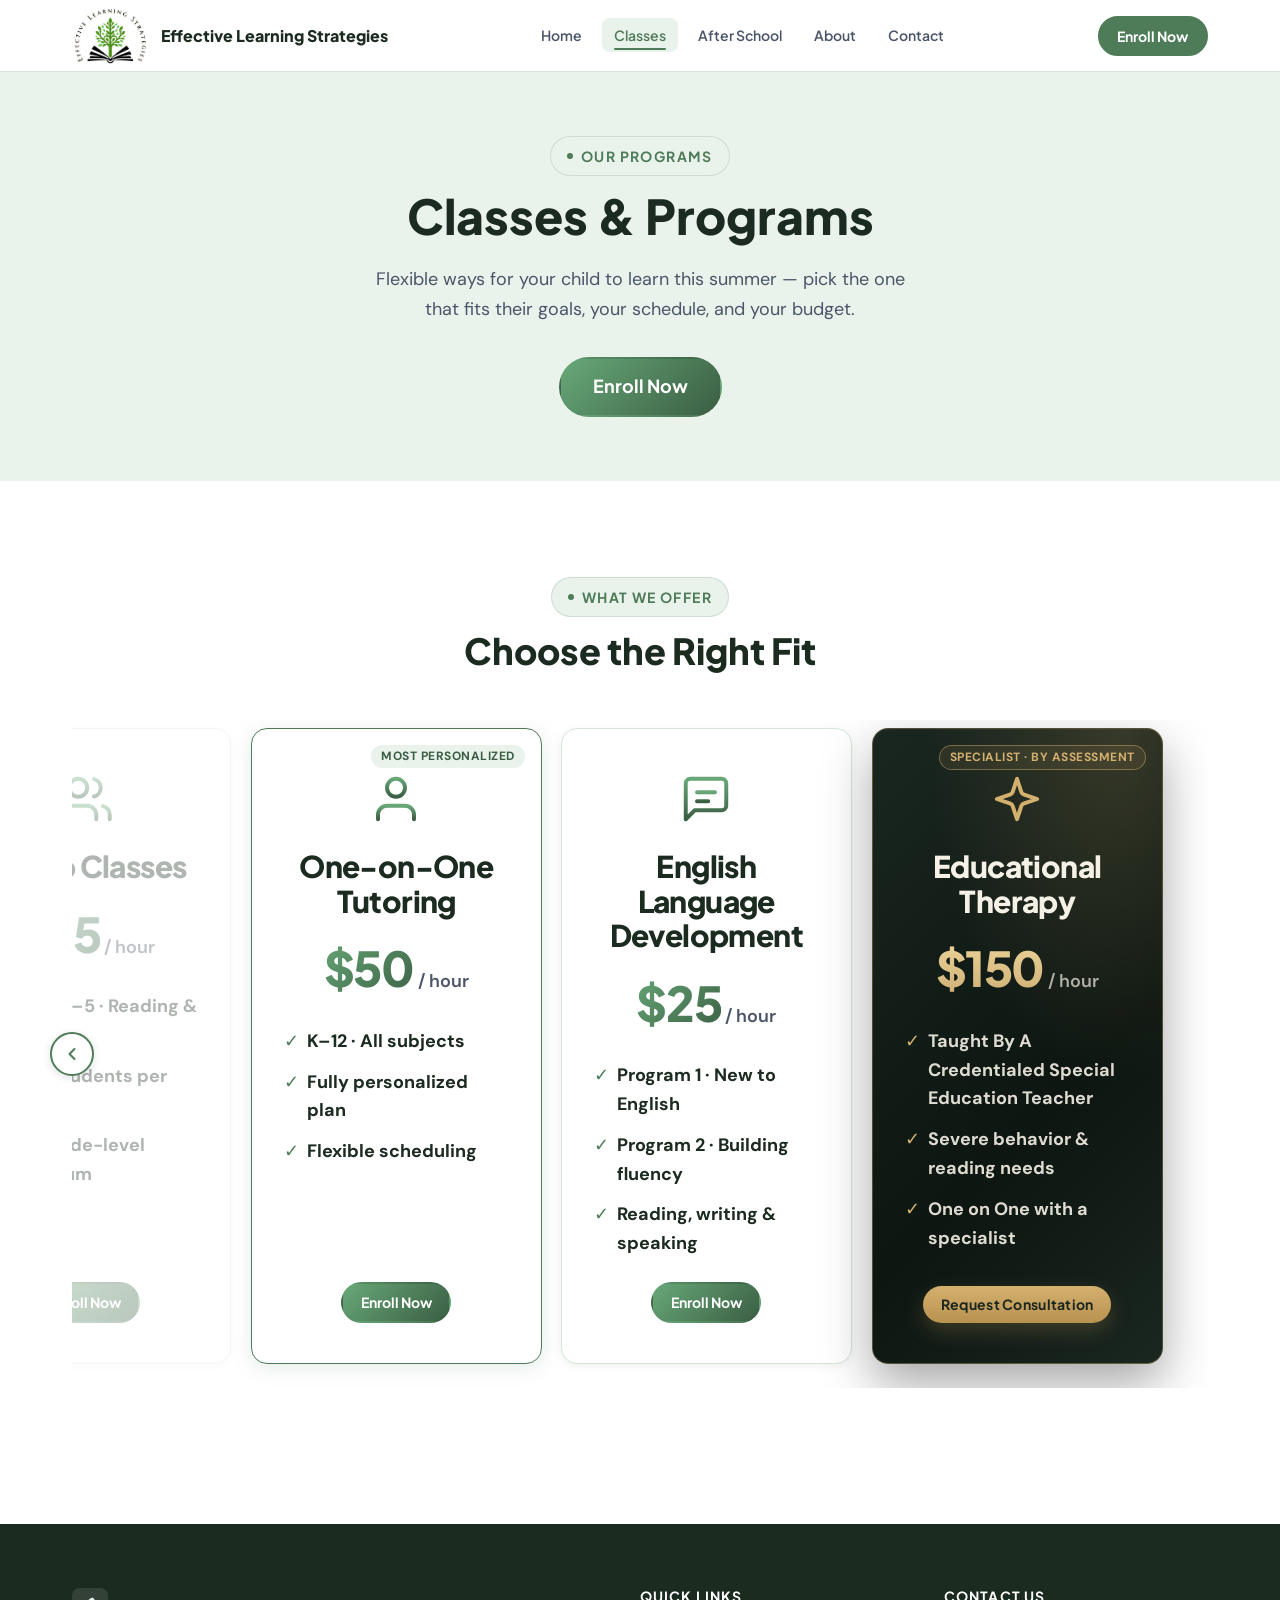
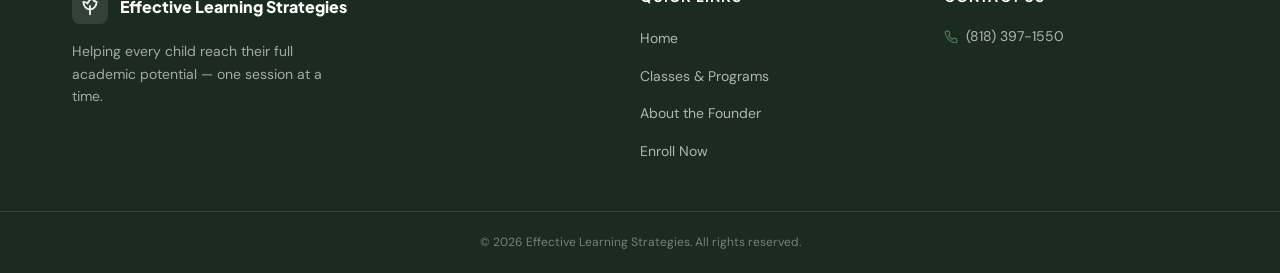
==== commit 2340777a: "Add After School Care section to the homepage Add an After School Care section directly after the pr" ====
--- a/classes.html
+++ b/classes.html
@@ -29,6 +29,7 @@
         <ul class="nav-list" id="nav-list">
           <li><a href="index.html" class="nav-link">Home</a></li>
           <li><a href="classes.html" class="nav-link nav-link--active" aria-current="page">Classes</a></li>
+          <li><a href="index.html#after-school" class="nav-link">After School</a></li>
           <li><a href="index.html#about" class="nav-link">About</a></li>
           <li><a href="index.html#contact" class="nav-link">Contact</a></li>
         </ul>
--- a/css/styles.css
+++ b/css/styles.css
@@ -1487,6 +1487,10 @@
   /* Same as why-grid but never goes to 4 cols */
 }
 
+.why-grid--two {
+  /* Same as why-grid but never goes past 2 cols */
+}
+
 /* ─── 13b. PROGRAMS / CLASSES ─────────────────────────────
    Homepage Programs section + Classes page editorial list.
 ─────────────────────────────────────────────────────────── */
@@ -2057,6 +2061,7 @@
   .why-grid { grid-template-columns: repeat(4, 1fr); }
   /* Tutors philosophy grid: max 3 cols */
   .why-grid--three { grid-template-columns: repeat(3, 1fr); }
+  .why-grid--two { grid-template-columns: repeat(2, 1fr); }
 
   /* Founder photo larger */
   .founder-inner { grid-template-columns: 300px 1fr; }
